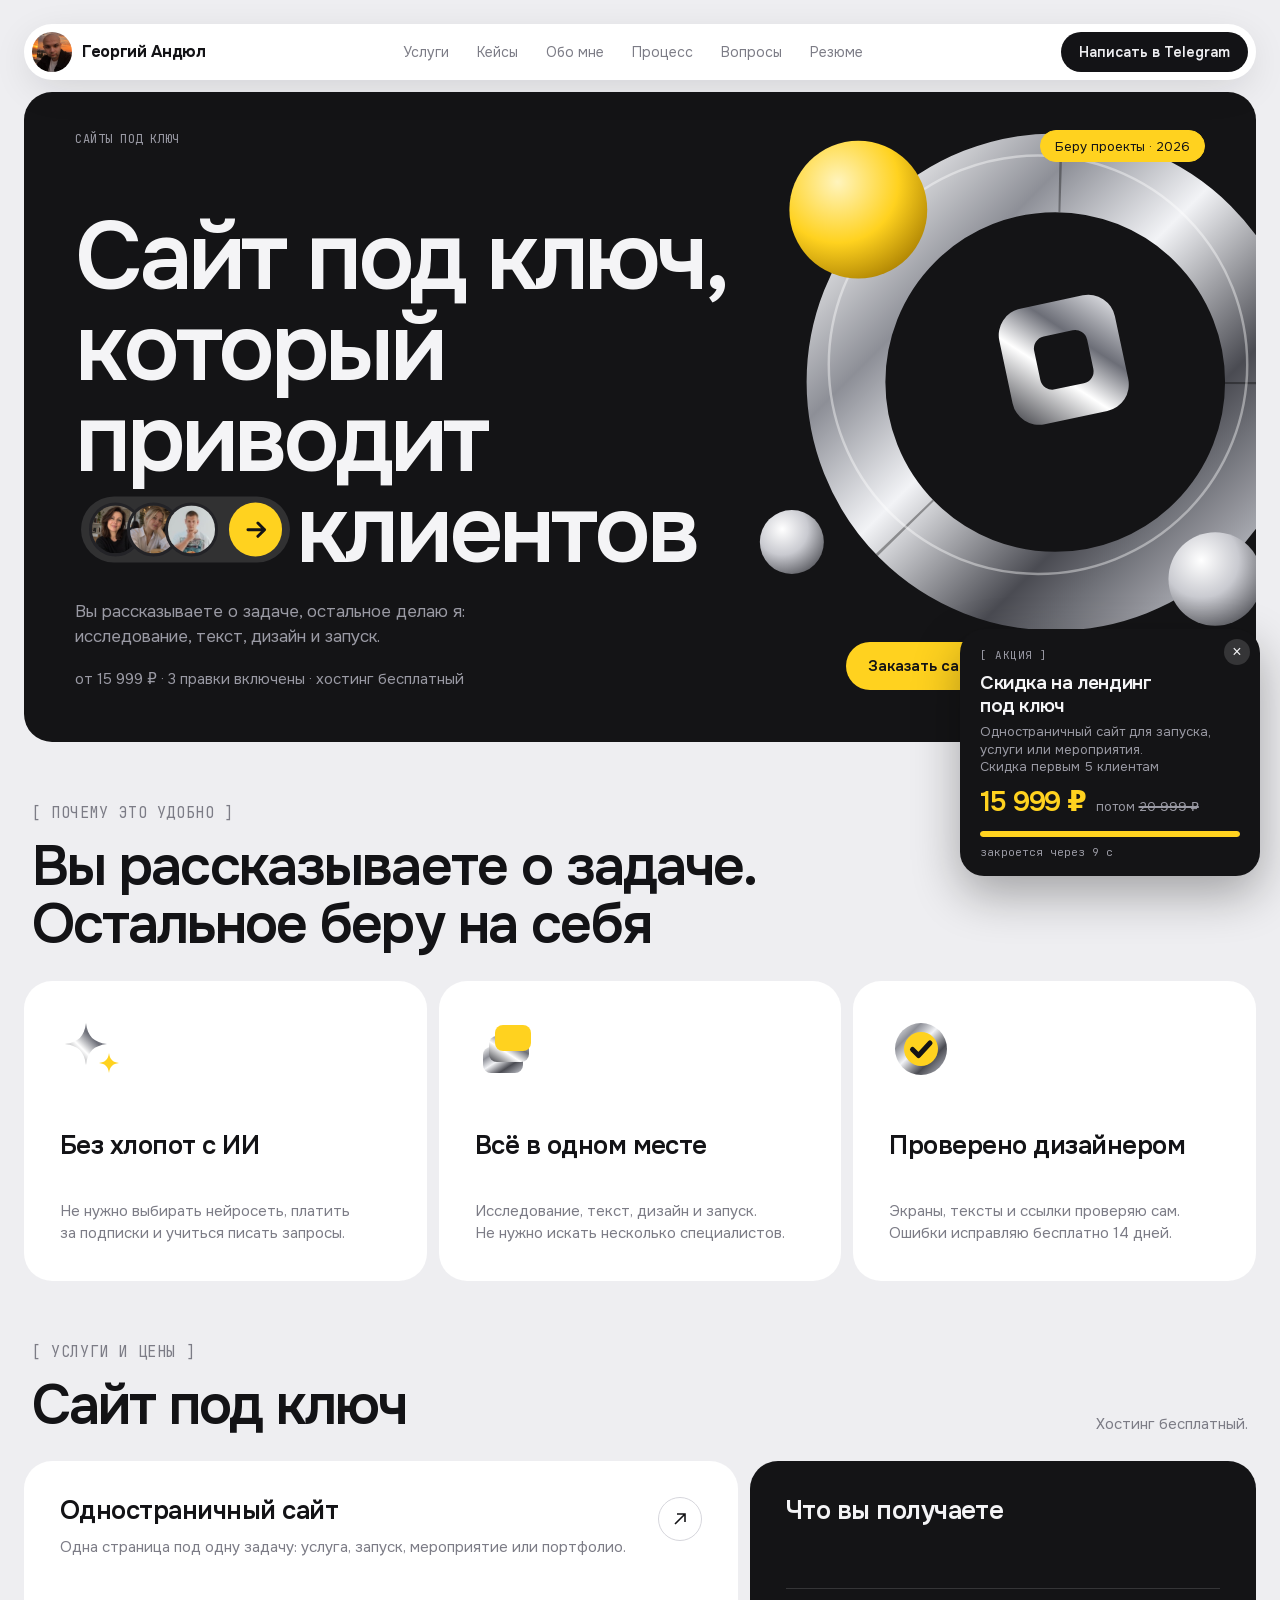
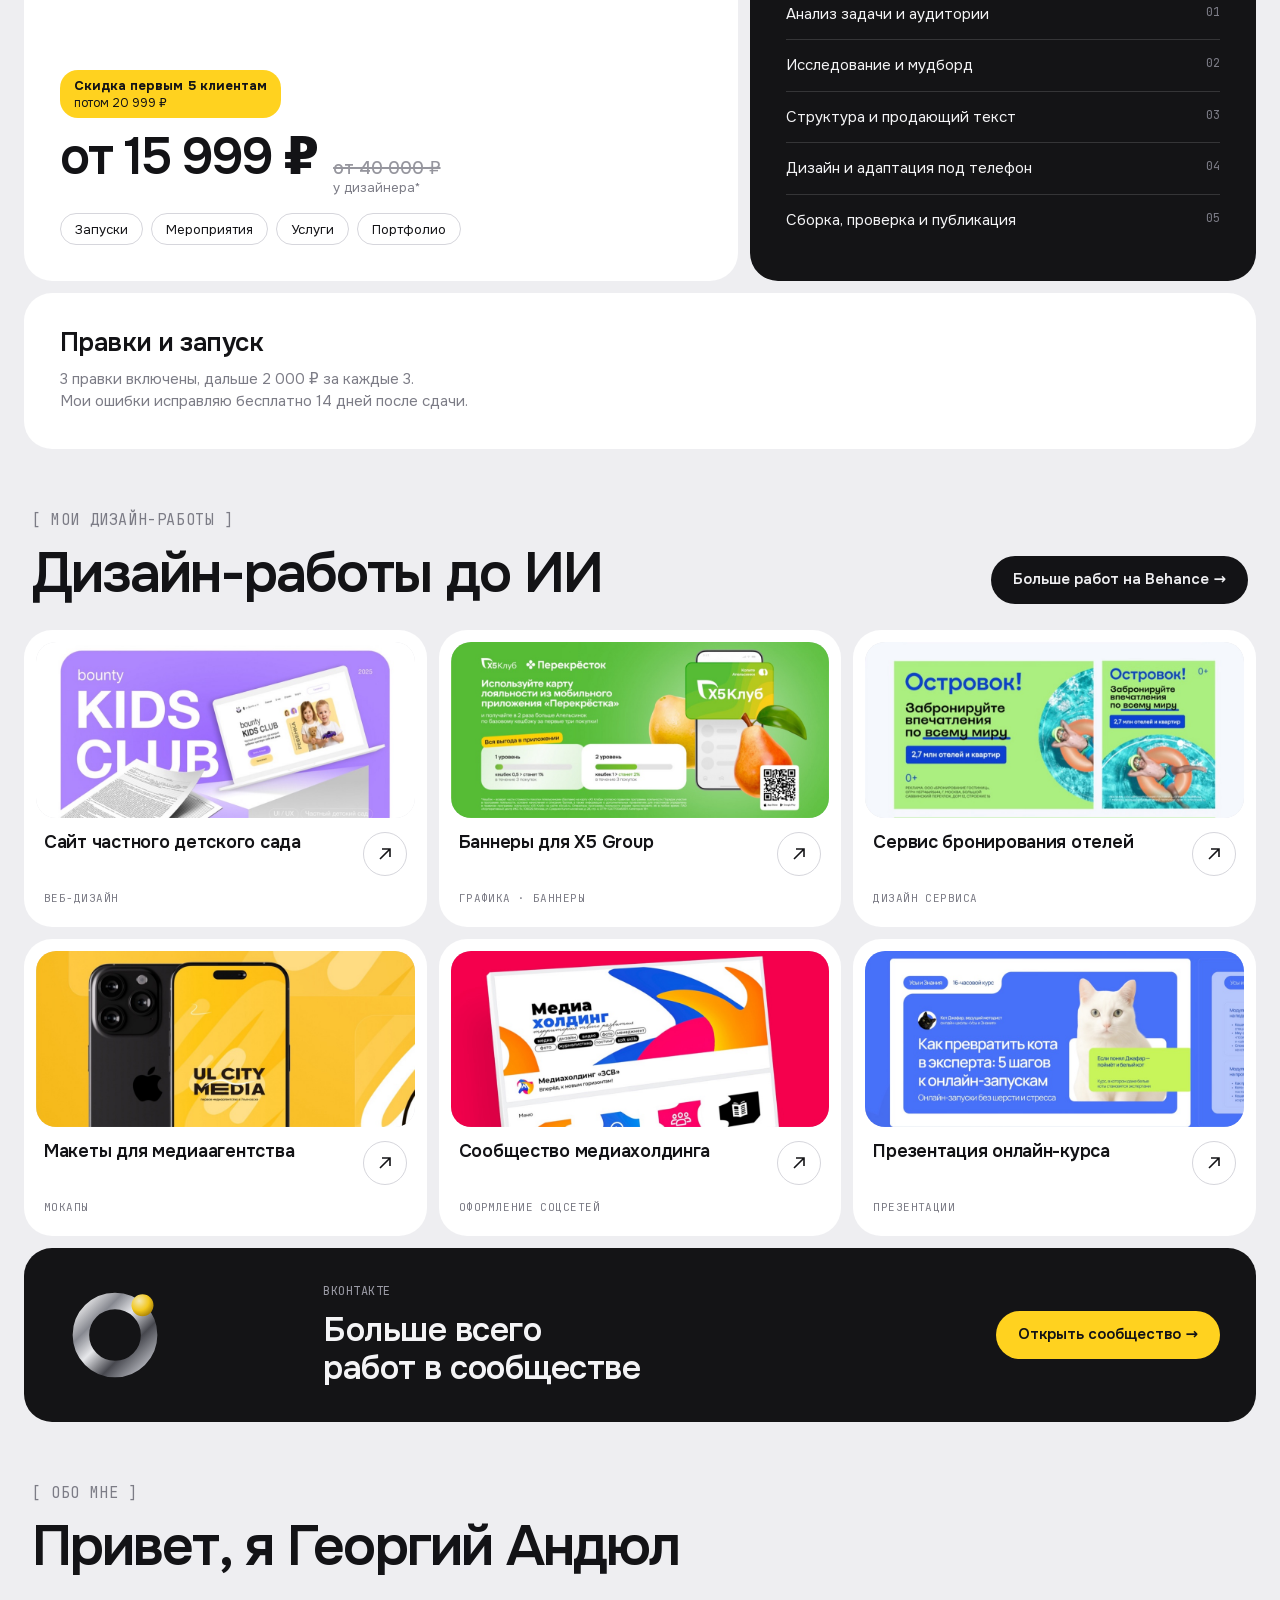
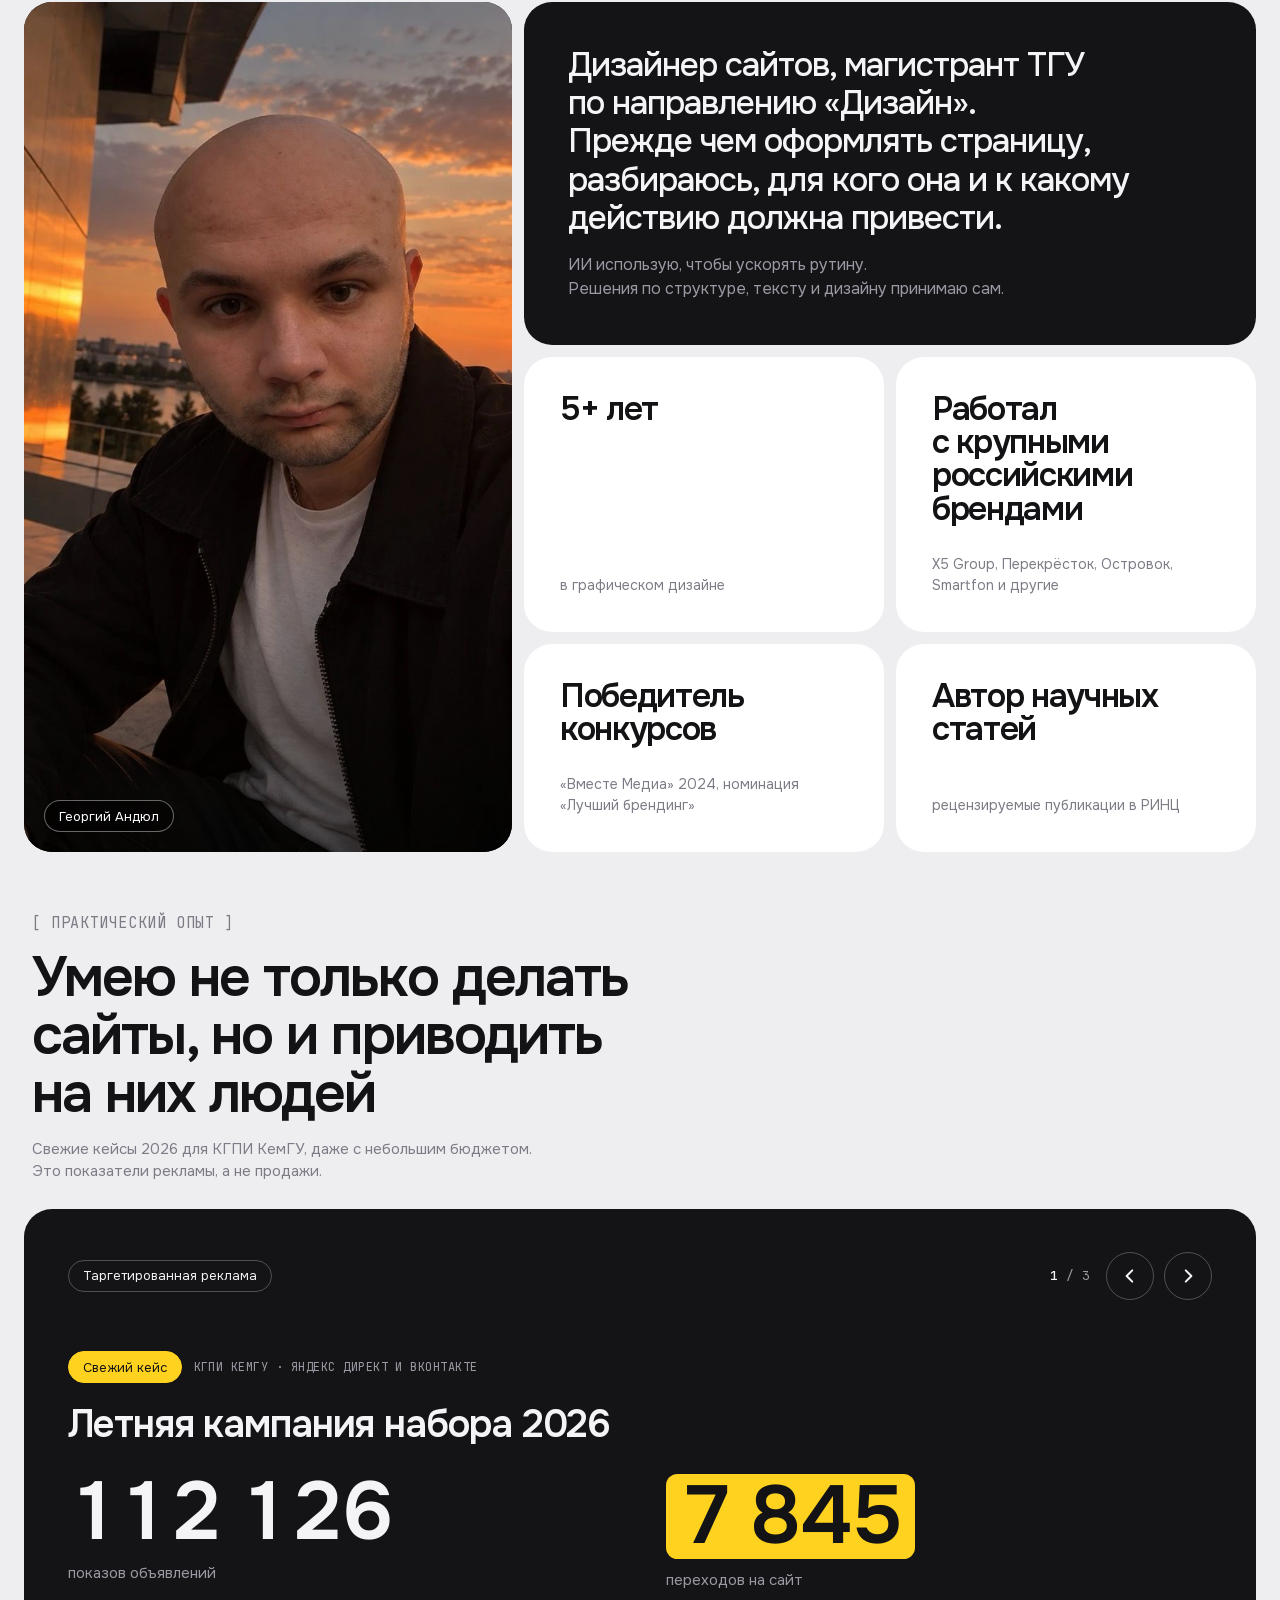
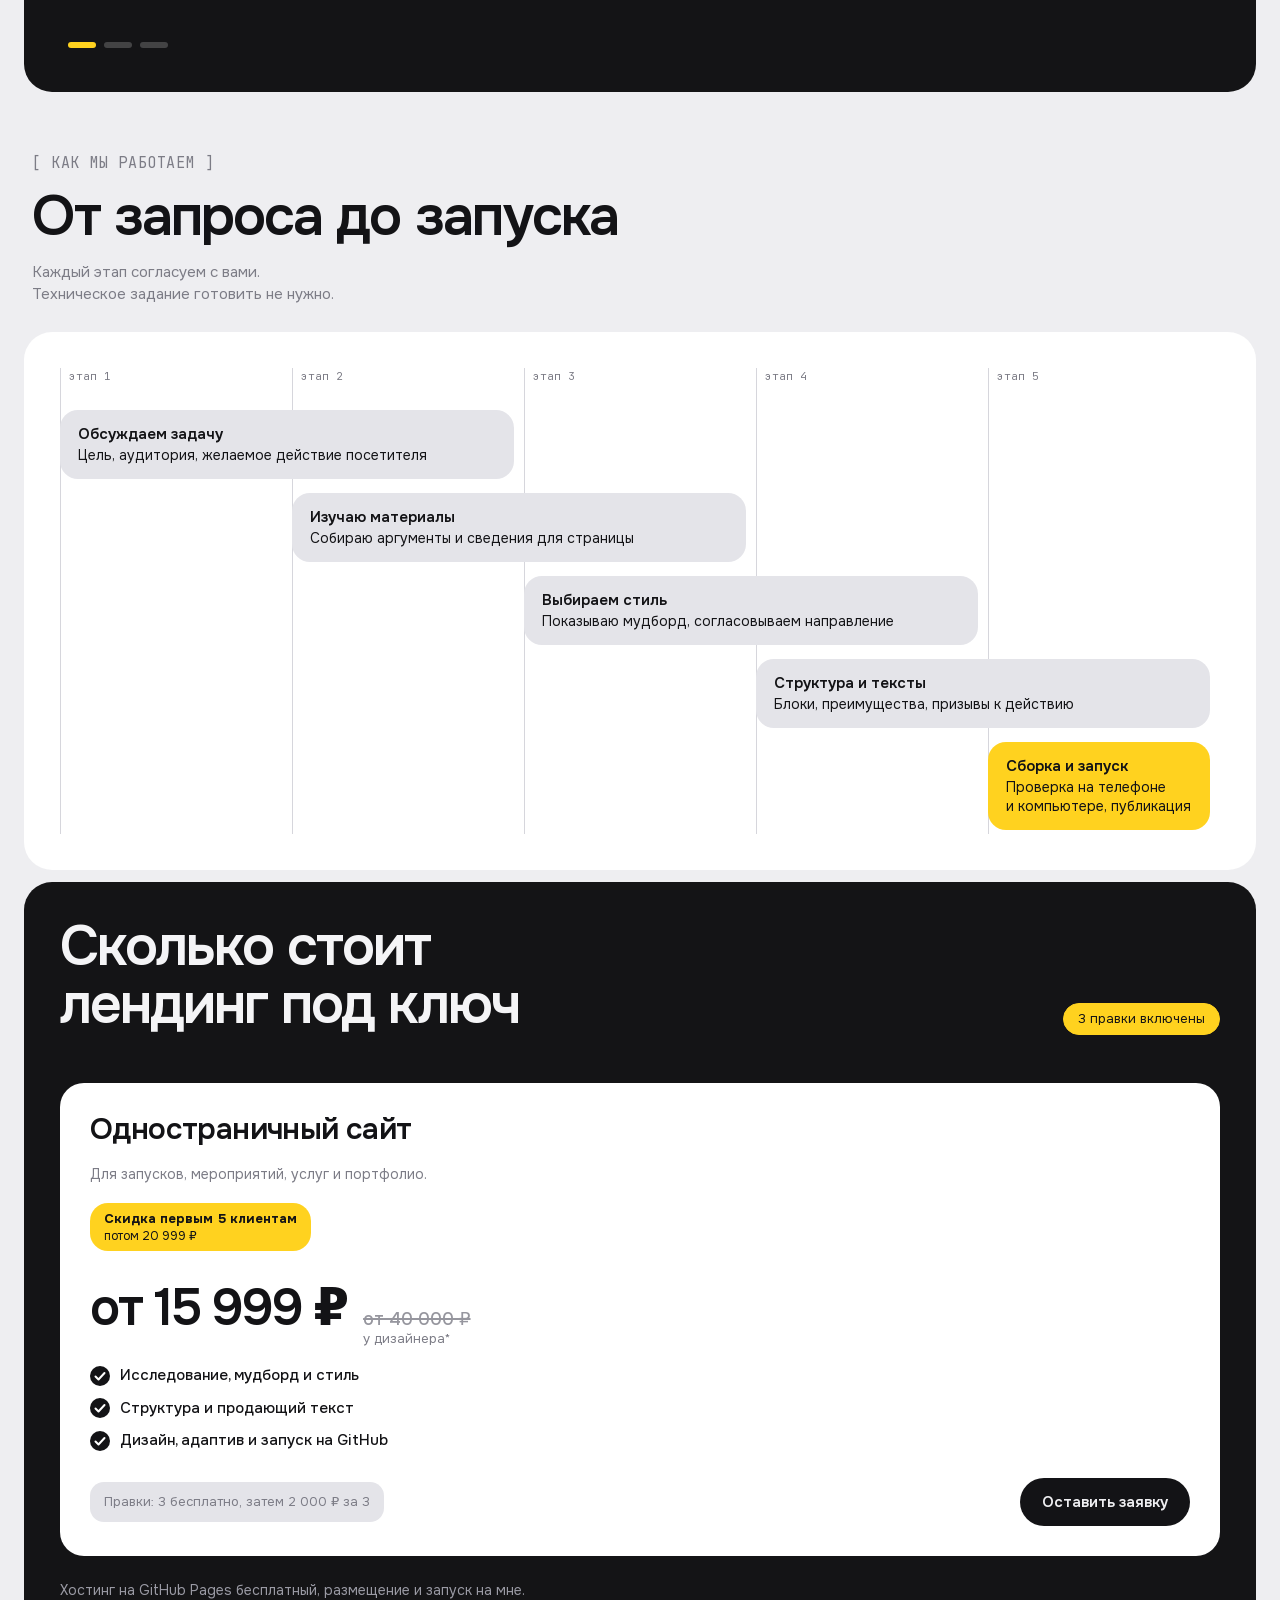
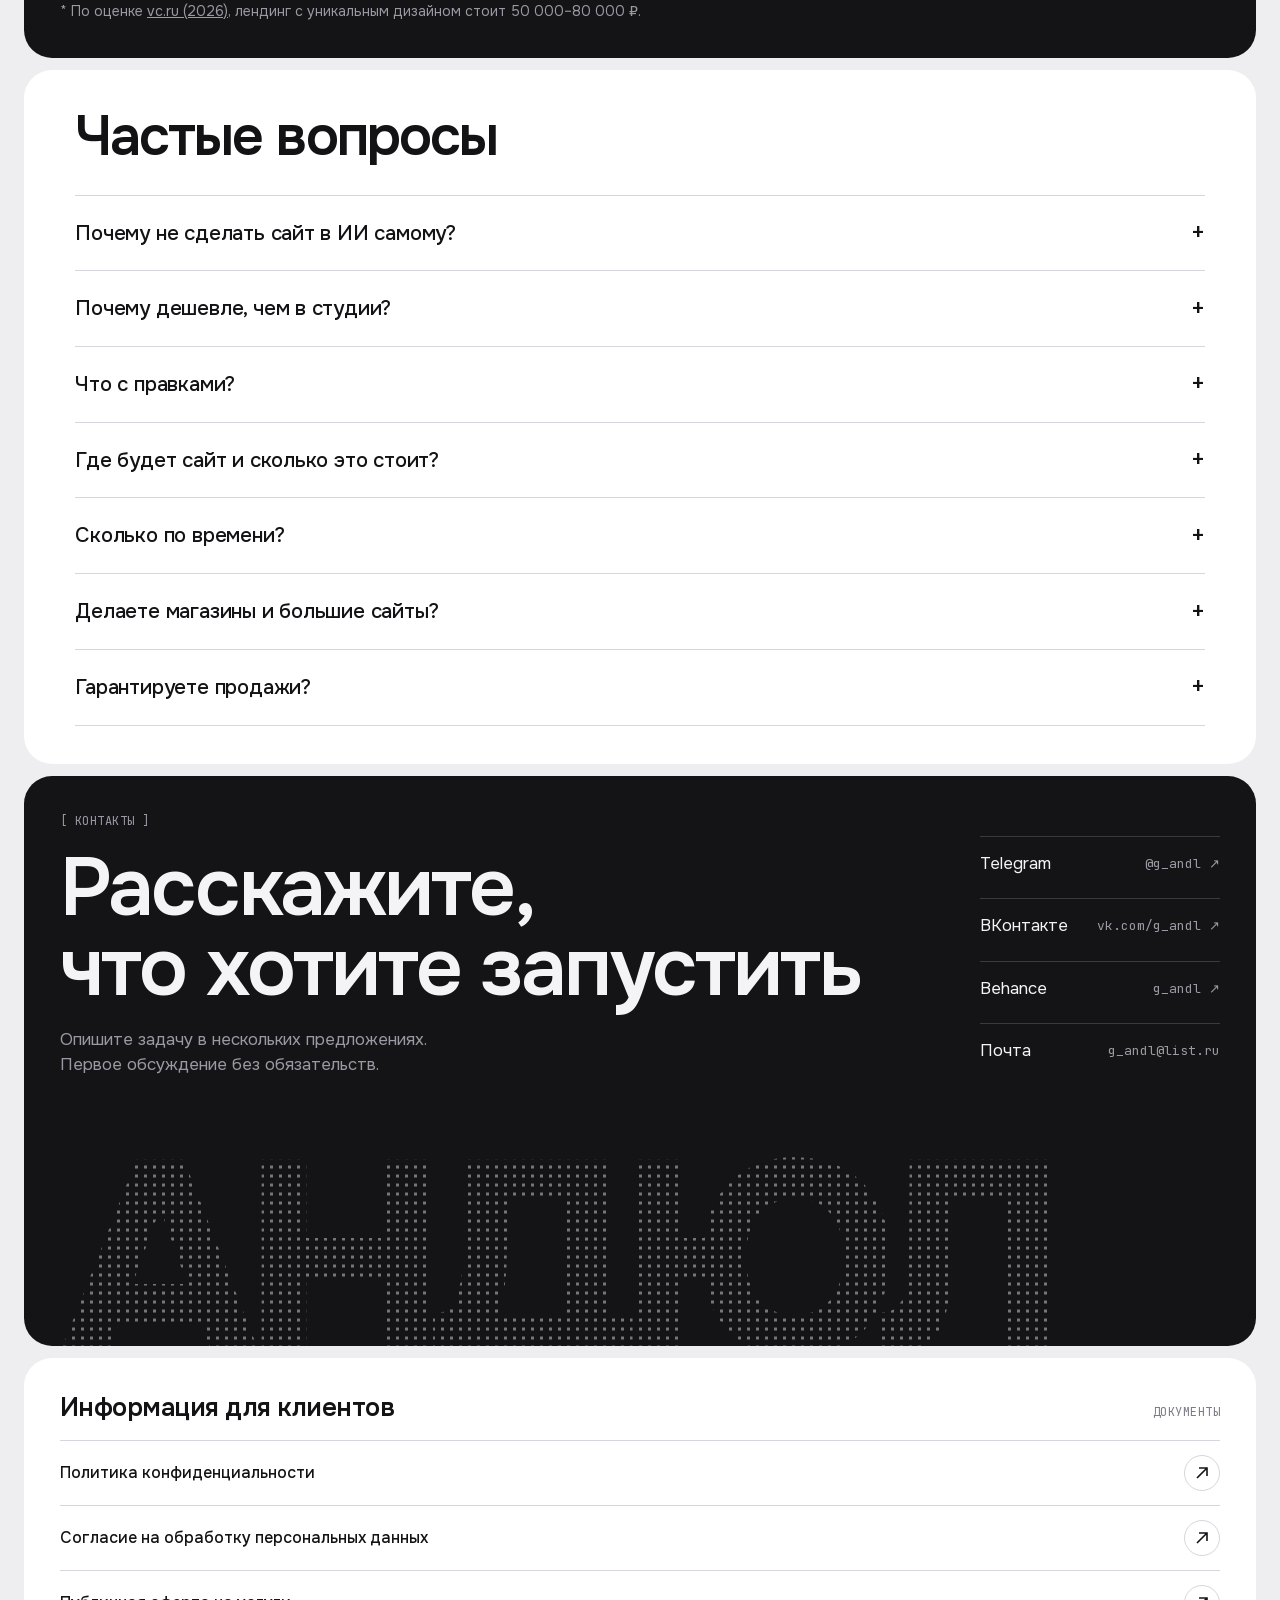
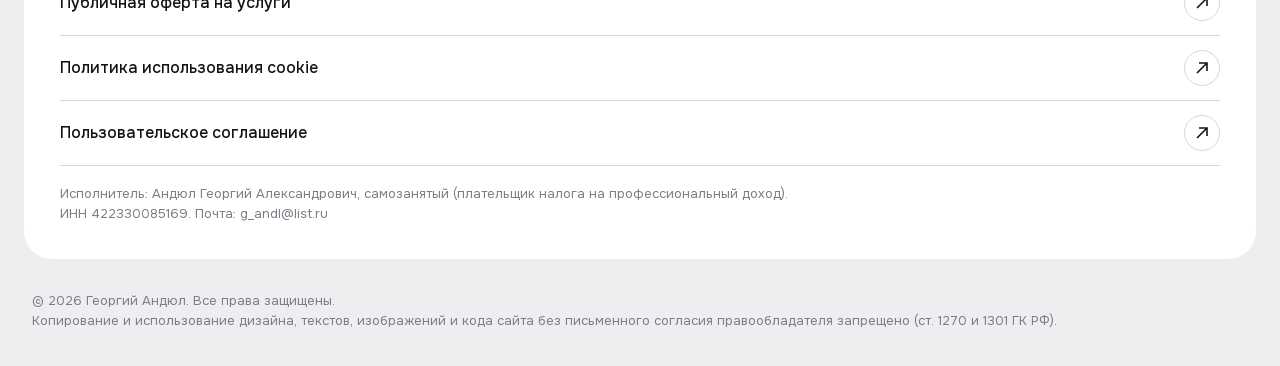
==== index.html @ c2d17c7f "Add files via upload" ====
<!doctype html>
<html lang="ru"><head>
<meta charset="utf-8">
<meta name="viewport" content="width=device-width, initial-scale=1">
<title>Георгий Андюл — дизайнер сайтов и лендингов</title>
<meta name="description" content="Георгий Андюл — дизайнер сайтов, магистрант ТГУ. Делаю лендинги и одностраничные сайты под ключ: от исследования и дизайна до запуска.">
<meta name="keywords" content="Георгий Андюл, Андюл Георгий, Андюл, Andyul, Georgy Andyul, сайт под ключ, лендинг под ключ, заказать лендинг, заказать сайт, одностраничный сайт, сайт с помощью ИИ, лендинг с нейросетью, сколько стоит лендинг, дизайнер сайтов, графический дизайнер">
<meta name="author" content="Георгий Андюл">
<meta name="robots" content="index,follow,max-image-preview:large,max-snippet:-1">
<link rel="canonical" href="https://andyul.ru/">
<meta name="theme-color" content="#EEEEF1" media="(prefers-color-scheme: light)">
<meta name="theme-color" content="#0B0B0D" media="(prefers-color-scheme: dark)">
<meta name="color-scheme" content="light dark">
<meta name="referrer" content="strict-origin-when-cross-origin">
<meta http-equiv="Content-Security-Policy" content="default-src 'self'; script-src 'self' 'unsafe-inline'; style-src 'self' 'unsafe-inline'; img-src 'self' data:; font-src 'self'; connect-src 'self'; object-src 'none'; base-uri 'self'; form-action 'none'">
<meta http-equiv="X-Content-Type-Options" content="nosniff">
<meta property="og:type" content="website">
<meta property="og:locale" content="ru_RU">
<meta property="og:site_name" content="Георгий Андюл">
<meta property="og:title" content="Георгий Андюл — дизайнер сайтов и лендингов">
<meta property="og:description" content="Георгий Андюл — дизайнер сайтов, магистрант ТГУ. Делаю лендинги и одностраничные сайты под ключ: от исследования и дизайна до запуска.">
<meta property="og:url" content="https://andyul.ru/">
<meta property="og:image" content="https://andyul.ru/me.jpg">
<meta property="og:image:width" content="1200">
<meta property="og:image:height" content="1200">
<meta property="og:image:alt" content="Георгий Андюл, графический дизайнер">
<meta name="twitter:card" content="summary_large_image">
<meta name="twitter:title" content="Георгий Андюл — дизайнер сайтов и лендингов">
<meta name="twitter:description" content="Георгий Андюл — дизайнер сайтов, магистрант ТГУ. Делаю лендинги и одностраничные сайты под ключ: от исследования и дизайна до запуска.">
<meta name="twitter:image" content="https://andyul.ru/me.jpg">
<link rel="preload" href="onest-lat-400.woff2" as="font" type="font/woff2" crossorigin>
<link rel="preload" href="onest-cyr-400.woff2" as="font" type="font/woff2" crossorigin>
<link rel="preload" href="avatar.jpg" as="image">
<script type="application/ld+json">{"@context":"https://schema.org","@type":"Person","@id":"https://andyul.ru/#person","name":"Георгий Андюл","alternateName":["Андюл","Андюл Георгий","Георгий Андюл","Андюл Георгий Александрович","Георгий Александрович Андюл","Georgy Andyul","Georgiy Andyul","Andyul"],"jobTitle":"Дизайнер сайтов","description":"Георгий Андюл — дизайнер сайтов, магистрант ТГУ. Делает лендинги и одностраничные сайты под ключ.","url":"https://andyul.ru/","image":"https://andyul.ru/me.jpg","sameAs":["https://vk.ru/andyul","https://vk.com/g_andl","https://www.behance.net/g_andl","https://t.me/g_andl"],"knowsAbout":["графический дизайн","веб-дизайн","лендинг","одностраничный сайт","ИИ"],"mainEntityOfPage":"https://andyul.ru/"}</script>
<script type="application/ld+json">{"@context":"https://schema.org","@type":"WebSite","@id":"https://andyul.ru/#website","url":"https://andyul.ru/","name":"Георгий Андюл","inLanguage":"ru","publisher":{"@id":"https://andyul.ru/#person"}}</script>
<script type="application/ld+json">{"@context":"https://schema.org","@type":"ProfessionalService","@id":"https://andyul.ru/#service","name":"Сайт под ключ: лендинг с ИИ","url":"https://andyul.ru/","image":"https://andyul.ru/me.jpg","provider":{"@id":"https://andyul.ru/#person"},"areaServed":"RU","serviceType":"Разработка одностраничных сайтов","offers":{"@type":"Offer","priceCurrency":"RUB","price":"15999","description":"Одностраничный сайт под ключ, 3 правки включены","url":"https://andyul.ru/#services","availability":"https://schema.org/InStock"}}</script>
<script type="application/ld+json">{"@context":"https://schema.org","@type":"FAQPage","mainEntity":[{"@type":"Question","name":"Почему не сделать сайт в ИИ самому?","acceptedAnswer":{"@type":"Answer","text":"Придётся выбрать нейросеть, платить за подписку или токены, учиться писать запросы, а потом ещё разместить сайт. Я беру это на себя: вы платите один раз и получаете готовый запущенный сайт."}},{"@type":"Question","name":"Почему дешевле, чем в студии?","acceptedAnswer":{"@type":"Answer","text":"Работаю один и использую ИИ на рутине, поэтому затрат меньше. Тексты, дизайн и проверку делаю сам."}},{"@type":"Question","name":"Что с правками?","acceptedAnswer":{"@type":"Answer","text":"3 правки включены, каждые следующие 3 стоят 2 000 ₽. Мои ошибки исправляю бесплатно 14 дней после сдачи."}},{"@type":"Question","name":"Где будет сайт и сколько это стоит?","acceptedAnswer":{"@type":"Answer","text":"На GitHub Pages: хостинг бесплатный. За доплату 5 000 ₽ могу перенести сайт на Тильду."}},{"@type":"Question","name":"Сколько по времени?","acceptedAnswer":{"@type":"Answer","text":"Зависит от задачи и материалов. Срок называю до начала работы."}},{"@type":"Question","name":"Делаете магазины и большие сайты?","acceptedAnswer":{"@type":"Answer","text":"Нет, только одностраничные сайты (лендинги). Для магазина или большого сайта лучше обратиться к другому специалисту."}},{"@type":"Question","name":"Гарантируете продажи?","acceptedAnswer":{"@type":"Answer","text":"Нет: они зависят ещё и от продукта, цены и трафика. Моя задача сделать страницу понятной и убедительной."}}]}</script>
<link rel="icon" href="/favicon.ico" sizes="any">
<link rel="icon" type="image/svg+xml" href="/favicon.svg">
<link rel="icon" type="image/png" sizes="48x48" href="/favicon-48.png">
<link rel="icon" type="image/png" sizes="32x32" href="/favicon-32.png">
<link rel="apple-touch-icon" sizes="180x180" href="/apple-touch-icon.png">
<link rel="manifest" href="/manifest.webmanifest">
<link rel="stylesheet" href="fonts.css">
<style>
/* Layout: bento-сетка скруглённых карточек на мягком сером; чёрные блоки для героя, стиля и цен; один акцент — лайм на чёрном */
:root{
  --bg:#EEEEF1; --card:#FFFFFF; --soft:#E4E4E9; --ink:#131316; --mute:#7C7C86; --line:#D6D6DC;
  --black:#141416; --on-black:#F4F4F6; --on-black-mute:#9A9AA4; --lime:#FFD21F; --on-lime:#131316;
  --font:'Onest',system-ui,-apple-system,'Segoe UI',sans-serif; --mono:'JetBrains Mono',ui-monospace,Menlo,monospace;
  --r:28px;
}
@media (prefers-color-scheme: dark){:root:not([data-theme="light"]){
  --bg:#0B0B0D; --card:#18181B; --soft:#232327; --ink:#F2F2F4; --mute:#8D8D97; --line:#2B2B30;
  --black:#000; --on-black:#F4F4F6; color-scheme:dark}}
:root[data-theme="dark"]{
  --bg:#0B0B0D; --card:#18181B; --soft:#232327; --ink:#F2F2F4; --mute:#8D8D97; --line:#2B2B30;
  --black:#000; --on-black:#F4F4F6; color-scheme:dark}

*{box-sizing:border-box}
body{background:var(--bg);color:var(--ink);font-family:var(--font);font-size:16px;line-height:1.5;
  padding-block:16px 24px;padding-left:max(16px,env(safe-area-inset-left,0px));padding-right:max(16px,env(safe-area-inset-right,0px));
  -webkit-font-smoothing:antialiased}
a{color:inherit;text-decoration:none}
.wrap{max-width:1240px;margin:0 auto;display:flex;flex-direction:column;gap:12px}
h1,h2,h3{margin:0;text-wrap:balance}
p{margin:0;text-wrap:pretty}
h2{font-size:clamp(30px,4.6vw,56px);line-height:1.04;letter-spacing:-.035em;font-weight:600}
h3{font-size:clamp(20px,2vw,26px);line-height:1.12;letter-spacing:-.02em;font-weight:600}
.label{font-family:var(--mono);font-size:12px;letter-spacing:.04em;color:var(--mute);text-transform:uppercase}
.card{background:var(--card);border-radius:var(--r);padding:clamp(20px,3vw,36px);min-width:0}
.dark{background:var(--black);color:var(--on-black)}
.dark .label{color:var(--on-black-mute)}
:focus-visible{outline:2px solid var(--lime);outline-offset:3px}

/* buttons / pills */
.btn{display:inline-flex;align-items:center;gap:10px;height:48px;padding:0 22px;border-radius:999px;font-weight:600;font-size:15px;white-space:nowrap;transition:transform .2s}
.btn:hover{transform:translateY(-2px)}
.btn-lime{background:var(--lime);color:var(--on-lime)}
.btn-ink{background:var(--ink);color:var(--bg)}
.btn-ghost{background:rgba(255,255,255,.1);color:var(--on-black)}
.pills{display:flex;flex-wrap:wrap;gap:8px}
.promo{display:flex;flex-direction:column;gap:2px;align-self:flex-start;width:fit-content;padding:8px 14px;margin-bottom:14px;border-radius:18px;background:var(--lime);color:var(--on-lime);font-size:12px;line-height:1.2}
.promo b{font-size:13px;font-weight:700}
.pill{display:inline-flex;align-items:center;height:32px;padding:0 14px;border-radius:999px;border:1px solid var(--line);font-size:13px;color:var(--ink);background:transparent}
.pill.fill{background:var(--ink);color:var(--bg);border-color:var(--ink)}
.dark .pill{border-color:rgba(255,255,255,.2);color:var(--on-black)}
.dark .pill.lime{background:var(--lime);color:var(--on-lime);border-color:var(--lime)}
.arrow{width:44px;height:44px;border-radius:50%;display:grid;place-items:center;border:1px solid var(--line);flex:none;transition:.2s}
.arrow svg{width:16px;height:16px}
.dark .arrow{border-color:rgba(255,255,255,.25)}
a:hover>.arrow,.hov:hover .arrow{background:var(--lime);border-color:var(--lime);color:var(--on-lime)}

/* header */
header.nav{background:var(--card);border-radius:999px;padding:8px;display:flex;align-items:center;gap:16px;justify-content:space-between;position:sticky;top:max(8px,env(safe-area-inset-top,0px));z-index:20;box-shadow:0 10px 40px -8px rgba(19,19,22,.16)}
.logo span{white-space:nowrap}
.logo{font-weight:700;letter-spacing:-.02em;display:flex;align-items:center;gap:10px}
.logo img{width:40px;height:40px;border-radius:50%;object-fit:cover;display:block}
.logo i{width:30px;height:30px;border-radius:9px;background:var(--black);color:var(--lime);display:grid;place-items:center;font-style:normal;font-size:12px;font-weight:800}
.nav nav{display:flex;gap:28px;font-size:14px;color:var(--mute)}
.nav nav a:hover{color:var(--ink)}
.nav .btn{height:40px;padding:0 18px;font-size:14px}

.nav-r{display:flex;align-items:center;gap:8px}
.burger{display:none;width:40px;height:40px;border-radius:50%;border:1px solid var(--line);background:transparent;color:var(--ink);cursor:pointer;padding:0;position:relative}
.burger i{position:absolute;left:12px;right:12px;height:2px;border-radius:2px;background:currentColor;transition:transform .25s,top .25s}
.burger i:nth-child(1){top:15px}.burger i:nth-child(2){top:22px}
.burger[aria-expanded="true"] i:nth-child(1){top:19px;transform:rotate(45deg)}
.burger[aria-expanded="true"] i:nth-child(2){top:19px;transform:rotate(-45deg)}
.mnav{position:absolute;left:0;right:0;top:calc(100% + 8px);background:var(--card);border-radius:24px;padding:8px 20px;display:flex;flex-direction:column;box-shadow:0 12px 40px rgba(0,0,0,.18)}
.mnav[hidden]{display:none}
.mnav a{padding:16px 0;font-size:20px;font-weight:500;letter-spacing:-.02em;border-top:1px solid var(--line)}
.mnav a:first-child{border-top:0}
.amount-row{display:flex;align-items:baseline;gap:16px;flex-wrap:wrap}
.was{display:flex;flex-direction:column;font-size:13px;line-height:1.2;color:var(--mute)}
.was s{font-size:18px;font-weight:500;text-decoration-thickness:2px;opacity:.8}
.dark .was{color:var(--on-black-mute)}
.plan .was{color:var(--mute)}
.amount{font-size:clamp(34px,4vw,52px);font-weight:600;letter-spacing:-.04em;line-height:1}
.tilda-note{font-size:14px;color:var(--on-black-mute);margin-top:4px}
/* motion */
.rv{transition:opacity .7s ease,transform .7s cubic-bezier(.2,.7,.2,1)}
.js .rv:not(.in){opacity:.3;transform:translateY(22px)}
.rv.in{opacity:1;transform:none}
@media (hover:hover){
  .ben.rv.in:hover,.plan.rv.in:hover,.tile.rv.in:hover,.case.rv.in:hover,.svc.rv.in:hover{transform:translateY(-4px)}
}
@keyframes rise{from{opacity:.35;transform:translateY(18px)}to{opacity:1;transform:none}}
.hero-copy>*,.facts .fact{animation:rise .8s cubic-bezier(.2,.7,.2,1) backwards}
.hero-copy>*:nth-child(2){animation-delay:.08s}.hero-copy>*:nth-child(3){animation-delay:.16s}
.facts .fact:nth-child(1){animation-delay:.2s}.facts .fact:nth-child(2){animation-delay:.3s}.facts .fact:nth-child(3){animation-delay:.4s}
@keyframes spin{to{transform:rotate(360deg)}}
.hero-art circle:first-of-type{transform-origin:300px 260px;animation:spin 40s linear infinite}
.word{cursor:default}
.word::after{content:"АНДЮЛ";position:absolute;left:0;top:0;white-space:nowrap;background:none;-webkit-text-fill-color:#fff;color:#fff;opacity:0;transition:opacity .3s;pointer-events:none;
  -webkit-mask-image:radial-gradient(circle 170px at var(--mx,50%) var(--my,50%),#000 0,#000 30%,transparent 100%);mask-image:radial-gradient(circle 170px at var(--mx,50%) var(--my,50%),#000 0,#000 30%,transparent 100%)}
.word.hov::after{opacity:1}
@media (prefers-reduced-motion:reduce){.rv,.hero-copy>*,.facts .fact,.hero-art circle:first-of-type{animation:none!important;transition:none!important}.js .rv:not(.in){opacity:1;transform:none}}
.lead.dark .lead-sub{color:var(--on-black-mute)}
.lead .lead-sub{font-size:16px;line-height:1.5;color:var(--mute);margin-top:16px;letter-spacing:0;font-weight:400}
.cta-sub{font-size:17px;color:var(--on-black-mute);margin-top:18px;max-width:780px}
.hero-pills{margin-top:18px;position:relative;z-index:2}
.hero-ctas{align-self:end;justify-self:end;display:flex;gap:10px;position:relative;z-index:2}
.hero-meta{font-size:15px;color:var(--on-black-mute);margin-top:18px;position:relative;z-index:2}
.hero-card{align-self:end;justify-self:end;width:100%;max-width:320px;position:relative;z-index:2;display:flex;flex-direction:column;gap:14px;padding:24px;border-radius:24px;background:rgba(255,255,255,.07);border:1px solid rgba(255,255,255,.12);-webkit-backdrop-filter:blur(14px);backdrop-filter:blur(14px)}
.hero-card p{font-size:22px;line-height:1.15;letter-spacing:-.03em;font-weight:600;color:var(--on-black)}
.hero-card small{font-size:13px;color:var(--on-black-mute)}
.hc-btns{display:flex;gap:8px;flex-wrap:wrap}
.hc-btns .btn{height:44px;padding:0 18px;font-size:14px}
#practice,#process{flex-direction:column;align-items:flex-start;gap:14px}
#practice p,#process p{max-width:900px}
@media (max-width:640px){.sub br,.sec-head p br,.cta-sub br,.lead br,.lead-sub br,.svc p br,.faq p br{display:none}}
/* hero */
.hero{position:relative;overflow:hidden;min-height:560px;display:grid;grid-template-columns:1.25fr .75fr;gap:20px;align-items:end;padding:clamp(24px,4vw,56px)}
.hero h1{font-size:clamp(40px,7.4vw,100px);line-height:.96;letter-spacing:-.045em;font-weight:600;position:relative;z-index:2}
.hero h1 .chip{display:inline-flex;vertical-align:middle;align-items:center;gap:0;background:rgba(255,255,255,.12);border-radius:999px;padding:6px 8px;margin:0 6px;transform:translateY(-.08em)}
.hero h1 .chip img{width:.56em;height:.56em;border-radius:50%;border:3px solid #232327;margin-left:-.16em;object-fit:cover;display:block}
.hero h1 .chip img:first-child{margin:0}
.hero h1 .chip em{width:.56em;height:.56em;border-radius:50%;background:var(--lime);margin-left:.12em;display:grid;place-items:center;color:var(--on-lime)}
.hero h1 .chip em svg{width:.28em;height:.28em;display:block}
.hero .sub{max-width:680px;color:var(--on-black-mute);font-size:17px;margin-top:22px;position:relative;z-index:2}
.hero .ctas{display:flex;flex-wrap:wrap;gap:10px;margin-top:26px;position:relative;z-index:2}
.hero .top{position:absolute;left:clamp(24px,4vw,56px);top:clamp(24px,3vw,40px);right:clamp(24px,4vw,56px);display:flex;justify-content:space-between;gap:12px;z-index:2}
.hero-copy{padding-top:70px;min-width:0}
.hero-art{position:absolute;right:-70px;top:-30px;width:min(52%,640px);z-index:1;pointer-events:none}
.facts{display:flex;flex-direction:column;gap:2px;align-self:end;position:relative;z-index:2;justify-self:end;width:100%;max-width:260px;background:var(--black);box-shadow:0 0 28px 22px var(--black)}
.fact{display:flex;flex-direction:column;align-items:flex-start;gap:4px;padding:14px 0;border-top:1px solid rgba(255,255,255,.14)}
.fact b{font-size:22px;line-height:1.1;letter-spacing:-.03em;font-weight:600}
.fact span{font-size:13px;color:var(--on-black-mute);line-height:1.3;margin:0}

/* trust */
.trust{display:flex;align-items:center;justify-content:space-between;gap:24px;flex-wrap:wrap;padding-block:22px}
.brands{display:flex;gap:clamp(20px,4vw,56px);flex-wrap:wrap;align-items:center}
.brands span{font-weight:800;font-size:clamp(20px,2.4vw,28px);letter-spacing:-.04em;color:var(--ink);opacity:.82}
.brands span:nth-child(2){font-weight:500;letter-spacing:.02em;font-style:italic}
.brands span:nth-child(3){font-weight:600;letter-spacing:.08em;text-transform:uppercase;font-size:clamp(16px,1.8vw,22px)}

/* section head */
.sec-head{display:flex;justify-content:space-between;align-items:flex-end;gap:24px;flex-wrap:wrap;padding:48px 8px 14px}
.sec-head h2{max-width:760px}
.sec-head p{max-width:780px;color:var(--mute);font-size:15px}

/* benefits */
.grid3{display:grid;grid-template-columns:repeat(3,1fr);gap:12px}
.ben{min-height:300px;display:flex;flex-direction:column;justify-content:space-between;gap:30px}
.ben .ico{width:64px;height:64px}
.ben h3{min-height:2.24em}
.ben p{color:var(--mute);font-size:15px;margin-top:10px;min-height:3em}

/* services bento */
.bento{display:grid;grid-template-columns:repeat(12,1fr);gap:12px}
.svc{min-width:0;display:flex;flex-direction:column;justify-content:space-between;gap:28px;position:relative;overflow:hidden}
.svc .row{display:flex;justify-content:space-between;gap:16px;align-items:flex-start}
.svc p{color:var(--mute);font-size:15px;max-width:620px;margin-top:10px}
.svc .row>div{min-width:0}
.svc .arrow{flex:none}
.dark.svc p{color:var(--on-black-mute)}
.svc .art{width:100%;max-width:260px;align-self:flex-end;margin-top:-10px}
.s1{grid-column:span 7;min-height:420px}
.s2{grid-column:span 5;min-height:420px}
.s3{grid-column:span 5;min-height:300px}
.s4{grid-column:1/-1;min-height:0}
.list{list-style:none;margin:0;padding:0;display:flex;flex-direction:column}
.list li{display:flex;justify-content:space-between;gap:16px;padding:14px 0;border-top:1px solid var(--line);font-size:15px}
.list li span:last-child{color:var(--mute);font-family:var(--mono);font-size:12px;white-space:nowrap}
.dark .list li{border-color:rgba(255,255,255,.14)}

/* cases */
.cases{display:grid;grid-template-columns:repeat(3,1fr);gap:12px}
.case{display:flex;flex-direction:column;gap:14px;padding:12px 12px 20px;border-radius:var(--r);background:var(--card);transition:transform .25s;min-width:0}
.case:hover{transform:translateY(-4px)}
.case .vis{aspect-ratio:1680/783;border-radius:20px;overflow:hidden;position:relative;background:var(--soft)}
.case .vis img{position:absolute;inset:0;width:100%;height:100%;object-fit:cover;display:block}
.case .meta{display:flex;justify-content:space-between;gap:12px;align-items:flex-start;padding:0 8px}
.case h3{font-size:18px;letter-spacing:-.015em}
.case .tag{font-family:var(--mono);font-size:11px;color:var(--mute);text-transform:uppercase;letter-spacing:.04em;padding:0 8px}
.case.more{grid-column:1/-1;flex-direction:row;align-items:center;justify-content:space-between;gap:24px;flex-wrap:wrap;background:var(--black);color:var(--on-black);padding:32px 36px;min-height:0;position:relative;overflow:hidden}
.case.more .label{color:var(--on-black-mute);margin-bottom:12px}
.case.more h3{font-size:clamp(24px,2.6vw,34px);max-width:260px}
.case.more .btn{align-self:center}
.case.more h3{max-width:520px}
.more-art{width:110px;opacity:.95}

/* about */
.about{display:grid;grid-template-columns:.8fr 1.2fr;gap:12px}
.photo{margin:0;padding:0;position:relative;overflow:hidden;min-height:520px;background:var(--black)}
.photo img{width:100%;height:100%;object-fit:cover;object-position:38% 0%;position:absolute;inset:0}
.photo::after{content:"";position:absolute;inset:auto 0 0 0;height:30%;background:linear-gradient(to top,rgba(0,0,0,.45),transparent);pointer-events:none}
.photo figcaption.pill{z-index:1;color:#fff;background:rgba(0,0,0,.35);-webkit-backdrop-filter:blur(8px);backdrop-filter:blur(8px);border-color:rgba(255,255,255,.4)}
.photo figcaption{position:absolute;left:20px;bottom:20px}
.about-r{display:flex;flex-direction:column;gap:12px;min-width:0}
.lead{padding:clamp(24px,3.4vw,44px)}
.lead p{font-size:clamp(22px,2.6vw,34px);line-height:1.15;letter-spacing:-.03em;font-weight:500;max-width:640px}
.tiles{display:grid;grid-template-columns:1fr 1fr;gap:12px;flex:1}
.tile{display:flex;flex-direction:column;justify-content:space-between;gap:28px;min-height:180px}
.tile b{font-size:clamp(24px,2.6vw,34px);letter-spacing:-.04em;font-weight:600;line-height:1}
.tile span{font-size:14px;color:var(--mute)}
.tile.wide{grid-column:1/-1}
.tile.dark span{color:var(--on-black-mute)}

/* ads */
.ads{display:grid;grid-template-columns:1fr 1fr;gap:12px}
.ads-main{grid-column:1/-1;display:flex;flex-direction:column;gap:36px;padding:clamp(24px,3.4vw,44px)}
.ads-top{display:flex;justify-content:space-between;gap:12px;flex-wrap:wrap;align-items:center}
.ads-stats{display:grid;grid-template-columns:repeat(3,1fr);gap:24px}
.ads-stats div{display:flex;flex-direction:column;gap:10px;min-width:0}
.ads-stats b{font-size:clamp(44px,6vw,88px);font-weight:600;letter-spacing:-.05em;line-height:.95;font-variant-numeric:tabular-nums}
.ads-stats div:first-child b{color:var(--lime)}
.ads-stats span{font-size:14px;color:var(--on-black-mute);max-width:220px}
.ads-lead{font-size:clamp(17px,1.6vw,21px);line-height:1.35;letter-spacing:-.01em;max-width:680px;color:var(--on-black)}
.ads-top .pill{border-color:rgba(255,255,255,.2);color:var(--on-black)}
.ads-top .pill.lime{background:var(--lime);color:var(--on-lime);border-color:var(--lime)}
.ads-split .bar{height:12px;border-radius:99px;background:rgba(255,255,255,.18);overflow:hidden}
.ads-split .bar i{display:block;height:100%;background:var(--lime);border-radius:99px}
.ads-split .legend{display:flex;gap:24px;flex-wrap:wrap;margin-top:12px;font-size:13px;color:var(--on-black-mute)}
.ads-split .dot{display:inline-block;width:10px;height:10px;border-radius:50%;margin-right:8px}
.ads-split .dot.y{background:var(--lime)}.ads-split .dot.w{background:rgba(255,255,255,.45)}
.ads-ch{display:flex;flex-direction:column;gap:18px}
.ads-ch .list li{align-items:baseline}
.ads-ch .list .v{font-family:var(--font);font-size:20px;font-weight:600;letter-spacing:-.02em;color:var(--ink);font-variant-numeric:tabular-nums}
.ads-note{font-size:13px;color:var(--mute)}
.car{grid-column:1/-1;padding:clamp(24px,3.4vw,44px);display:flex;flex-direction:column;gap:clamp(28px,4vw,56px)}
.car-head{display:flex;justify-content:space-between;align-items:center;gap:16px;flex-wrap:wrap}
.car-nav{display:flex;align-items:center;gap:10px}
.car-count{font-family:var(--mono);font-size:13px;color:var(--on-black-mute);margin-right:6px;font-variant-numeric:tabular-nums}
.car-count b{color:var(--on-black);font-weight:500}
.car-btn{width:48px;height:48px;border-radius:50%;border:1px solid rgba(255,255,255,.25);background:transparent;color:var(--on-black);display:grid;place-items:center;cursor:pointer;padding:0;transition:background .2s,border-color .2s}
.car-btn svg{width:18px;height:18px}
.car-btn:hover{background:var(--lime);border-color:var(--lime);color:var(--on-lime)}
.car-view{overflow:hidden}
.car-track{display:flex;transition:transform .45s cubic-bezier(.3,.7,.2,1)}
.slide{flex:0 0 100%;min-width:0;display:flex;flex-direction:column;gap:20px}
.slide-title{font-size:clamp(26px,3vw,40px);letter-spacing:-.03em}
.car .ads-stats{grid-template-columns:repeat(2,1fr);gap:clamp(20px,4vw,56px);margin-top:8px}
.car .ads-stats b,.car .ads-stats div:first-child b{font-size:clamp(40px,6.4vw,104px);color:var(--on-black);white-space:nowrap}
.car .ads-stats b.hl{background:var(--lime);color:var(--on-lime);border-radius:.14em;padding:.04em .16em;align-self:flex-start;display:inline-block;width:fit-content}
.car .ads-stats span{color:var(--on-black-mute);font-size:15px}
.car-dots{display:flex;gap:8px}
.dot-b{width:28px;height:6px;border-radius:99px;border:0;background:rgba(255,255,255,.2);padding:0;cursor:pointer}
.dot-b[aria-current="true"]{background:var(--lime)}
.slide-meta{display:flex;align-items:center;gap:12px;flex-wrap:wrap;min-height:32px}
.slide-meta .label{margin:0}
.car-head .pill{border-color:rgba(255,255,255,.25);color:var(--on-black)}
@media (prefers-reduced-motion:reduce){.car-track{transition:none}}
/* process timeline */
.tl{position:relative;padding:8px 0 4px}
.tl-cols{display:grid;grid-template-columns:repeat(5,1fr);position:absolute;inset:0;pointer-events:none}
.tl-cols i{border-left:1px solid var(--line);position:relative;font-style:normal;font-family:var(--mono);font-size:11px;color:var(--mute);padding:0 0 0 8px}
.tl-rows{position:relative;display:grid;grid-template-columns:repeat(5,1fr);row-gap:14px;padding-top:34px}
.tp{background:var(--soft);border-radius:18px;padding:14px 18px;font-size:14px;line-height:1.35;min-width:0;margin-right:10px}
.tp b{display:block;font-weight:600;font-size:15px;margin-bottom:2px}
.tp.l{background:var(--lime);color:var(--on-lime)}
.tp:nth-child(1){grid-column:1/3}.tp:nth-child(2){grid-column:2/4}.tp:nth-child(3){grid-column:3/5}.tp:nth-child(4){grid-column:4/6}.tp:nth-child(5){grid-column:5/6;min-width:0}

/* pricing */
.price{display:flex;flex-direction:column;gap:20px}
.price-wrap{display:grid;grid-template-columns:1fr;gap:12px;margin-top:28px}
.plan{background:var(--card);color:var(--ink);border-radius:24px;padding:clamp(20px,2.4vw,30px);display:flex;flex-direction:column;gap:18px;min-width:0}
.plan h3{font-size:clamp(22px,2.4vw,30px)}
.plan .d{color:var(--mute);font-size:14px}
.checks{list-style:none;margin:0;padding:0;display:flex;flex-direction:column;gap:10px;font-size:15px;font-weight:500}
.checks li{display:flex;gap:10px;align-items:center}
.checks li::before{content:"";width:20px;height:20px;border-radius:50%;background:var(--ink) url("data:image/svg+xml,%3Csvg xmlns='http://www.w3.org/2000/svg' viewBox='0 0 20 20'%3E%3Cpath d='M5.5 10.5l3 3 6-6.5' fill='none' stroke='white' stroke-width='2' stroke-linecap='round' stroke-linejoin='round'/%3E%3C/svg%3E") center/100% no-repeat;flex:none}
@media (prefers-color-scheme:dark){:root:not([data-theme="light"]) .checks li::before{background-image:url("data:image/svg+xml,%3Csvg xmlns='http://www.w3.org/2000/svg' viewBox='0 0 20 20'%3E%3Cpath d='M5.5 10.5l3 3 6-6.5' fill='none' stroke='%23131316' stroke-width='2' stroke-linecap='round' stroke-linejoin='round'/%3E%3C/svg%3E")}}
:root[data-theme="dark"] .checks li::before{background-image:url("data:image/svg+xml,%3Csvg xmlns='http://www.w3.org/2000/svg' viewBox='0 0 20 20'%3E%3Cpath d='M5.5 10.5l3 3 6-6.5' fill='none' stroke='%23131316' stroke-width='2' stroke-linecap='round' stroke-linejoin='round'/%3E%3C/svg%3E")}
.plan .foot{margin-top:auto;display:flex;align-items:center;justify-content:space-between;gap:12px;flex-wrap:wrap;padding-top:8px}
.plan .foot .p{background:var(--soft);border-radius:14px;padding:10px 14px;font-size:13px;color:var(--mute)}

/* faq */
.faq{padding:clamp(20px,3vw,40px) clamp(20px,4vw,56px)}
.faq details{border-top:1px solid var(--line)}
.faq details:last-child{border-bottom:1px solid var(--line)}
.faq summary{list-style:none;cursor:pointer;display:flex;justify-content:space-between;align-items:center;gap:20px;padding:22px 0;font-size:clamp(17px,1.6vw,21px);font-weight:500;letter-spacing:-.01em}
.faq summary::-webkit-details-marker{display:none}
.faq summary::after{content:"+";font-size:28px;font-weight:300;transition:transform .25s;line-height:1}
.faq details[open] summary::after{transform:rotate(45deg)}
.faq details p{color:var(--mute);padding:0 40px 24px 0;max-width:720px}

/* contact / footer */
.cta{overflow:hidden;position:relative;padding-bottom:0}
.cta-top{display:flex;justify-content:space-between;gap:24px;flex-wrap:wrap;align-items:flex-end}
.cta h2{font-size:clamp(36px,6.4vw,88px);line-height:.98;max-width:820px}
.contacts{display:flex;flex-direction:column;gap:8px;min-width:240px}
.contacts a{display:flex;justify-content:space-between;align-items:center;gap:20px;padding:14px 0;border-top:1px solid rgba(255,255,255,.16);font-size:17px}
.contacts a span:last-child{color:var(--on-black-mute);font-family:var(--mono);font-size:13px}
.contacts a:hover span:first-child{color:var(--lime)}
.word{position:relative;font-size:clamp(70px,21.5vw,290px);font-weight:800;letter-spacing:-.065em;line-height:.8;margin-top:48px;white-space:nowrap;
  background:radial-gradient(circle at 50% 50%,rgba(255,255,255,.42) 1.6px,transparent 2px) 0 0/9px 9px;-webkit-background-clip:text;background-clip:text;color:transparent;transform:translateY(.1em);user-select:none}
.legal-card{display:flex;flex-direction:column;gap:18px}
.legal-head{display:flex;justify-content:space-between;align-items:baseline;gap:16px;flex-wrap:wrap}
.docs a{display:flex;justify-content:space-between;align-items:center;gap:16px;padding:14px 0;border-top:1px solid var(--line);font-size:16px;font-weight:500}
.docs a .arrow{width:36px;height:36px}
.docs a:hover span:first-child{text-decoration:underline;text-underline-offset:4px}
.docs a:last-child{border-bottom:1px solid var(--line)}
.docs details{border-top:1px solid var(--line)}
.docs summary{list-style:none;cursor:pointer;display:flex;justify-content:space-between;align-items:center;gap:16px;padding:16px 0;font-size:16px;font-weight:500}
.docs summary::-webkit-details-marker{display:none}
.docs summary::after{content:"+";font-size:24px;font-weight:300;line-height:1;transition:transform .25s}
.docs details[open] summary::after{transform:rotate(45deg)}
.doc{display:flex;flex-direction:column;gap:10px;padding:0 0 22px;max-width:760px;font-size:14px;color:var(--mute)}
.doc b{color:var(--ink);font-weight:600}
.req{font-size:13px;color:var(--mute);max-width:760px}
.legal{display:flex;justify-content:space-between;gap:16px;flex-wrap:wrap;padding:20px 8px 4px;font-size:13px;color:var(--mute)}

@media (max-width:960px){
  .hero-ctas{justify-self:stretch;flex-wrap:wrap}
  .ben h3{min-height:0}
  .ads{grid-template-columns:1fr}
  .ads-stats{grid-template-columns:1fr;gap:20px}
  .car .ads-stats{grid-template-columns:1fr}
  .nav nav{display:none}
  .burger{display:block}
  .hero{grid-template-columns:1fr;min-height:0}
  .hero-art{width:70%;right:-60px;top:20px;opacity:.9}
  .facts{max-width:none;justify-self:stretch;flex-direction:column;gap:0}
  .fact{flex:1;flex-direction:column;gap:2px}
  .grid3,.price-wrap{grid-template-columns:1fr}
  .ben{min-height:0}
  .bento{grid-template-columns:minmax(0,1fr)}
  .s1,.s2,.s3,.s4{grid-column:1/-1;min-height:0}
  .cases{grid-template-columns:repeat(2,1fr)}.case.more{grid-column:1/-1;min-height:0}
  .about{grid-template-columns:1fr}
  .photo{min-height:0;aspect-ratio:3/4}
}
@media (max-width:640px){
  .cases{grid-template-columns:1fr}
  .tiles{grid-template-columns:1fr}
  .tl-cols{display:none}
  .tl-rows{grid-template-columns:1fr;padding-top:6px}
  .tp:nth-child(n){grid-column:auto;margin-right:0}
  .hero .top .pill{display:none}
  .hero{padding:20px}
  .hero .top{left:20px;right:20px;top:20px}
  .hero-copy{padding-top:236px}
  .hero h1{font-size:clamp(36px,11.5vw,56px)}
  .hero-art{width:74%;right:-22px;top:28px;opacity:.95}
  .hero .sub{font-size:16px}
  .hero-ctas .btn{flex:1;justify-content:center}
  .facts{flex-direction:column;gap:0}
  .sec-head{padding:36px 4px 12px}
  .hide-sm{display:none}
  .tile{min-height:130px;gap:18px}
  header.nav{padding:6px}
  .logo{font-size:15px;gap:8px}
  .nav .btn{height:38px;padding:0 16px}
  .trust{padding:20px}
  .brands{gap:18px}
  .card{padding:20px}
  .s1,.s2,.s3,.s4{min-height:0}
  .svc .art{display:none}
  .case{padding:10px 10px 18px}
  .cta h2{font-size:clamp(30px,9vw,44px)}
  .contacts{min-width:0;width:100%}
  .word{margin-top:32px;transform:none;font-size:21vw;line-height:.95;padding-bottom:20px;background-size:6px 6px;background-image:radial-gradient(circle at 50% 50%,rgba(255,255,255,.6) 1.3px,transparent 1.7px)}
  .cta{padding-bottom:8px}
  .faq{padding:20px}
  .faq details p{padding-right:0}
  .legal{padding-inline:4px}
}
@media (prefers-reduced-motion:reduce){*{transition:none!important;animation:none!important}}
@keyframes float{0%,100%{transform:translateY(0) rotate(0)}50%{transform:translateY(-10px) rotate(2deg)}}
.float{animation:float 7s ease-in-out infinite;transform-origin:center}

.promo-pop{position:fixed;right:20px;bottom:24px;z-index:60;width:300px;padding:18px 20px 16px;border-radius:24px;background:var(--black);color:var(--on-black);box-shadow:0 18px 48px rgba(0,0,0,.32);overflow:hidden;opacity:0;transform:translateX(28px);pointer-events:none;transition:opacity .4s,transform .4s}
.promo-pop.show{opacity:1;transform:none;pointer-events:auto}
.promo-pop.out{opacity:0;transform:none;pointer-events:none;transition:opacity 1s ease}
.promo-pop .tag{position:relative;font-family:var(--mono);font-size:11px;letter-spacing:.5px;text-transform:uppercase;color:var(--on-black-mute)}
.promo-pop b{position:relative;display:block;margin-top:8px;font-size:19px;font-weight:600;line-height:1.2;letter-spacing:-.02em;padding-right:30px}
.promo-pop p{position:relative;margin-top:6px;font-size:13px;line-height:1.35;color:var(--on-black-mute)}
.promo-pop .pr{position:relative;display:flex;align-items:baseline;gap:10px;margin-top:12px}
.promo-pop .pr strong{font-size:28px;font-weight:600;letter-spacing:-.04em;color:var(--lime);line-height:1}
.promo-pop .pr span{font-size:13px;color:var(--on-black-mute)}
.promo-pop .pr s{text-decoration-thickness:2px}
.promo-pop .x{position:absolute;top:10px;right:10px;z-index:2;width:26px;height:26px;border:0;border-radius:50%;background:rgba(255,255,255,.14);color:var(--on-black);font-size:16px;line-height:1;cursor:pointer;display:grid;place-items:center;padding:0}
.promo-pop .x:hover{background:rgba(255,255,255,.26)}
.promo-pop .bars{position:relative;margin-top:14px;height:6px;border-radius:3px;background:rgba(255,255,255,.16);overflow:hidden}
.promo-pop .bars i{position:absolute;inset:0;border-radius:3px;background:var(--lime);transform-origin:left;transform:scaleX(0)}
.promo-pop.run .bars i{animation:pfill 10s linear forwards}
@keyframes pfill{to{transform:scaleX(1)}}
.promo-pop .left{position:relative;margin-top:7px;font-family:var(--mono);font-size:11px;color:var(--on-black-mute)}
@media (max-width:640px){.promo-pop{right:10px;bottom:12px;width:min(236px,calc(100vw - 20px));padding:14px 16px 13px;border-radius:20px}.promo-pop b{font-size:16px}.promo-pop .pr strong{font-size:22px}}
@media (prefers-reduced-motion:reduce){.promo-pop{transition:none;transform:none}}

html.is-loading{overflow:hidden}
#loader{position:fixed;inset:0;z-index:200;display:grid;place-items:center;background:#0B0B0D;color:#F4F4F6;transition:opacity .5s,visibility .5s}
#loader.done{opacity:0;visibility:hidden;pointer-events:none}
#loader .ld{display:flex;flex-direction:column;align-items:center;gap:22px;padding:24px;width:min(340px,100%)}
#loader .win{position:relative;width:100%;height:210px;flex:none;border-radius:18px;background:#18181B;border:1px solid #2B2B30;padding:12px;display:flex;flex-direction:column;gap:8px;box-shadow:0 20px 60px rgba(0,0,0,.5)}
#loader .tb{display:flex;align-items:center;gap:5px}
#loader .tb i{width:7px;height:7px;border-radius:50%;background:#3A3A40}
#loader .tb span{flex:1;height:8px;border-radius:4px;background:#232327;margin-left:8px}
#loader .bk{border-radius:10px;background:#232327;opacity:0;animation:ldpop 3.2s ease-in-out infinite}
#loader .lhero{flex:1.25;position:relative;overflow:hidden;background:#141416;animation-delay:.1s}
#loader .lhero em{position:absolute;left:14px;top:14px;width:46px;height:46px;border-radius:50%;border:7px solid #D9DADF;border-right-color:transparent;animation:ldspin 1.2s linear infinite}
#loader .lhero b{position:absolute;left:50px;top:8px;width:14px;height:14px;border-radius:50%;background:#FFD21F;animation:ldbob 1.1s ease-in-out infinite}
#loader .lhero u{position:absolute;right:14px;bottom:14px;width:46%;height:9px;border-radius:5px;background:#2F2F34;box-shadow:0 -16px 0 #2F2F34}
#loader .lrow{display:flex;gap:8px;flex:1}
#loader .lrow .bk{flex:1}
#loader .lrow .bk:nth-child(1){animation-delay:.9s}
#loader .lrow .bk:nth-child(2){animation-delay:1.3s;background:#FFD21F}
#loader .cur{position:absolute;left:0;top:0;width:20px;height:20px;animation:ldcur 3.2s ease-in-out infinite;filter:drop-shadow(0 2px 4px rgba(0,0,0,.6))}
#loader .nm{font-weight:600;font-size:19px;letter-spacing:-.02em}
#loader .ph{min-height:20px;font-family:var(--mono);font-size:13px;color:#9A9AA4;text-align:center}
#loader .pc{display:flex;align-items:center;gap:12px;width:100%}
#loader .bar{flex:1;height:4px;border-radius:2px;background:#2B2B30;overflow:hidden}
#loader .bar i{display:block;height:100%;width:100%;background:#FFD21F;transform-origin:left;transform:scaleX(0)}
#loader .n{font-family:var(--mono);font-size:12px;color:#9A9AA4;min-width:34px;text-align:right}
@keyframes ldspin{to{transform:rotate(360deg)}}
@keyframes ldbob{50%{transform:translate(-5px,6px)}}
@keyframes ldpop{0%{opacity:0;transform:translateY(10px) scale(.9)}14%,82%{opacity:1;transform:none}96%,100%{opacity:0;transform:translateY(-6px) scale(.97)}}
@keyframes ldcur{0%{transform:translate(220px,150px)}18%{transform:translate(60px,50px)}30%{transform:translate(60px,50px) scale(.8)}34%{transform:translate(60px,50px)}52%{transform:translate(120px,120px)}60%{transform:translate(120px,120px) scale(.8)}64%{transform:translate(120px,120px)}85%{transform:translate(230px,125px)}100%{transform:translate(260px,170px)}}
@media (prefers-reduced-motion:reduce){#loader .bk,#loader .lhero em,#loader .lhero b,#loader .cur{animation:none;opacity:1}}
</style>
</head><body>
<div id="loader" role="status" aria-live="polite"><div class="ld">
<div class="win" aria-hidden="true"><div class="tb"><i></i><i></i><i></i><span></span></div><div class="bk lhero"><em></em><b></b><u></u></div><div class="lrow"><div class="bk"></div><div class="bk"></div></div>
<svg class="cur" viewBox="0 0 20 20"><path d="M3 2l13 6.5-5.5 1.8L8.2 16z" fill="#fff" stroke="#0B0B0D" stroke-width="1.2" stroke-linejoin="round"/></svg></div>
<div class="nm">Георгий Андюл</div><div class="ph" id="ldPh"></div>
<div class="pc"><div class="bar" aria-hidden="true"><i id="ldBar"></i></div><div class="n" id="ldN">0%</div></div>
</div></div>
<noscript><style>#loader{display:none}html.is-loading{overflow:auto}</style></noscript>
<script>
(function(){
  var de=document.documentElement,L=document.getElementById('loader'),ph=document.getElementById('ldPh'),bar=document.getElementById('ldBar'),nn=document.getElementById('ldN');
  if(!L)return;
  de.classList.add('is-loading');
  var P=['Расставляю пиксели по\u00a0линейке','Уговариваю шрифты загрузиться','Наливаю кофе в\u00a0код','Полирую скругления до\u00a0блеска','Чешу затылок над\u00a0отступами','Проверяю, что кнопки нажимаются','Грею пиксели перед\u00a0показом'],pi=0,ci=0,t0=Date.now(),done=false,loaded=false,pct=0;
  var reduce=window.matchMedia&&matchMedia('(prefers-reduced-motion: reduce)').matches;
  function show(){if(done)return;ph.textContent=P[pi];pi=(pi+1)%P.length}
  show();
  var pv=setInterval(show,650);
  var iv=setInterval(function(){
    var el=Date.now()-t0,target=loaded?100:Math.min(94,el/1800*94);
    pct+=(target-pct)*.2;if(loaded&&pct>99)pct=100;
    var v=Math.round(pct);bar.style.transform='scaleX('+(pct/100)+')';nn.textContent=v+'%';
    if(loaded&&v>=100){hide()}
  },50);
  function hide(){
    if(done)return;done=true;clearInterval(iv);clearInterval(pv);
    bar.style.transform='scaleX(1)';nn.textContent='100%';
    L.classList.add('done');de.classList.remove('is-loading');
    setTimeout(function(){if(L.parentNode)L.parentNode.removeChild(L)},700);
  }
  function ready(){var w=Math.max(0,1800-(Date.now()-t0));setTimeout(function(){loaded=true},w)}
  if(document.readyState==='complete')ready();else window.addEventListener('load',ready);
  setTimeout(hide,4500);
})();
</script>


<svg width="0" height="0" style="position:absolute" aria-hidden="true">
  <defs>
    <linearGradient id="chrome" x1="0" y1="0" x2="1" y2="1">
      <stop offset="0" stop-color="#fff"/><stop offset=".25" stop-color="#8d8f97"/><stop offset=".45" stop-color="#f2f3f6"/>
      <stop offset=".7" stop-color="#4a4b52"/><stop offset="1" stop-color="#c9cbd2"/>
    </linearGradient>
    <linearGradient id="chrome2" x1="1" y1="0" x2="0" y2="1">
      <stop offset="0" stop-color="#e9eaee"/><stop offset=".35" stop-color="#6c6e77"/><stop offset=".6" stop-color="#fff"/><stop offset="1" stop-color="#3c3d43"/>
    </linearGradient>
    <radialGradient id="ball" cx=".35" cy=".3" r=".8">
      <stop offset="0" stop-color="#fff"/><stop offset=".5" stop-color="#c9cad0"/><stop offset="1" stop-color="#55565c"/>
    </radialGradient>
    <radialGradient id="ballL" cx=".35" cy=".3" r=".8">
      <stop offset="0" stop-color="#FFF4BD"/><stop offset=".55" stop-color="#FFD21F"/><stop offset="1" stop-color="#A67C00"/>
    </radialGradient>
  </defs>
</svg>

<div class="wrap">

<header class="nav">
  <a class="logo" href="#top"><img decoding="async" src="avatar.jpg" alt=""><span>Георгий Андюл</span></a>
  <nav>
    <a href="#services">Услуги</a><a href="#cases">Кейсы</a><a href="#about">Обо мне</a><a href="#process">Процесс</a><a href="#faq">Вопросы</a><a href="/resume">Резюме</a>
  </nav>
  <div class="nav-r"><a class="btn btn-ink" href="https://t.me/g_andl"><span>Написать<span class="hide-sm"> в Telegram</span></span></a><button class="burger" id="burger" type="button" aria-label="Открыть меню" aria-expanded="false" aria-controls="mnav"><i></i><i></i></button></div>

  <div class="mnav" id="mnav" hidden>
    <a href="#services">Услуги</a><a href="#cases">Кейсы</a><a href="#about">Обо мне</a><a href="#process">Процесс</a><a href="#faq">Вопросы</a><a href="#contact">Контакты</a><a href="/resume">Резюме</a>
  </div>
</header>

<!-- HERO -->
<section class="card dark hero" id="top">
  <div class="top"><span class="label">Сайты под ключ</span><span class="pill lime">Беру проекты · 2026</span></div>
  <svg class="hero-art float" viewBox="0 0 520 520" aria-hidden="true">
    <circle cx="300" cy="260" r="170" fill="none" stroke="url(#chrome)" stroke-width="64"/>
    <circle cx="300" cy="260" r="170" fill="none" stroke="rgba(0,0,0,.35)" stroke-width="64" stroke-dasharray="2 400"/>
    <ellipse cx="300" cy="260" rx="170" ry="170" fill="none" stroke="rgba(255,255,255,.4)" stroke-width="2" transform="translate(-14 -14)"/>
    <circle cx="140" cy="120" r="56" fill="url(#ballL)"/>
    <circle cx="430" cy="420" r="38" fill="url(#ball)"/>
    <circle cx="86" cy="390" r="26" fill="url(#ball)"/>
    <g transform="translate(250 205) rotate(-12)"><rect width="96" height="96" rx="22" fill="url(#chrome2)"/><rect x="26" y="26" width="44" height="44" rx="10" fill="#141416"/></g>
  </svg>
  <div class="hero-copy">
    <h1>Сайт под ключ, который приводит <span class="chip"><img decoding="async" src="client1.jpg" alt="" style="object-position:50% 35%"><img decoding="async" src="client2.jpg" alt="" style="object-position:50% 40%"><img decoding="async" src="client3.jpg" alt="" style="object-position:50% 40%"><em><svg viewBox="0 0 16 16" aria-hidden="true"><path d="M3 8h10M9 4l4 4-4 4" fill="none" stroke="currentColor" stroke-width="1.8" stroke-linecap="round" stroke-linejoin="round"/></svg></em></span>клиентов</h1>
    <p class="sub">Вы рассказываете о задаче, остальное делаю я: <br>исследование, текст, дизайн и запуск.</p>
    <p class="hero-meta">от 15&nbsp;999 ₽ · 3 правки включены · хостинг бесплатный</p>
  </div>
  <div class="hero-ctas"><a class="btn btn-lime" href="https://t.me/g_andl">Заказать сайт →</a><a class="btn btn-ghost" href="#cases">Смотреть работы</a></div>
</section>

<!-- BENEFITS -->
<div class="sec-head"><div><p class="label" style="margin-bottom:14px">[ почему это удобно ]</p><h2>Вы рассказываете о задаче. Остальное беру на себя</h2></div></div>
<section class="grid3">
  <article class="card ben">
    <svg class="ico" viewBox="0 0 64 64" aria-hidden="true"><path d="M26 6c1.8 13.5 7.5 19.2 21 21-13.5 1.8-19.2 7.5-21 21-1.8-13.5-7.5-19.2-21-21 13.5-1.8 19.2-7.5 21-21z" fill="url(#chrome2)"/><path d="M49 36c.9 6.4 3.6 9.1 10 10-6.4.9-9.1 3.6-10 10-.9-6.4-3.6-9.1-10-10 6.4-.9 9.1-3.6 10-10z" fill="var(--lime)"/></svg>
    <div><h3>Без хлопот с ИИ</h3><p>Не нужно выбирать нейросеть, платить за подписки и учиться писать запросы.</p></div>
  </article>
  <article class="card ben">
    <svg class="ico" viewBox="0 0 64 64" aria-hidden="true"><rect x="8" y="30" width="40" height="26" rx="8" fill="url(#chrome)"/><rect x="14" y="19" width="40" height="26" rx="8" fill="url(#chrome2)"/><rect x="20" y="8" width="36" height="26" rx="8" fill="var(--lime)"/></svg>
    <div><h3>Всё в одном месте</h3><p>Исследование, текст, дизайн и запуск. Не нужно искать несколько специалистов.</p></div>
  </article>
  <article class="card ben">
    <svg class="ico" viewBox="0 0 64 64" aria-hidden="true"><circle cx="32" cy="32" r="26" fill="url(#chrome)"/><circle cx="32" cy="32" r="17" fill="var(--lime)"/><path d="M23.5 32.5l6 6 11.5-12.5" fill="none" stroke="#131316" stroke-width="5" stroke-linecap="round" stroke-linejoin="round"/></svg>
    <div><h3>Проверено дизайнером</h3><p>Экраны, тексты и ссылки проверяю сам. <br>Ошибки исправляю бесплатно 14 дней.</p></div>
  </article>
</section>

<!-- SERVICES -->
<div class="sec-head" id="services"><div><p class="label" style="margin-bottom:14px">[ услуги и цены ]</p><h2>Сайт под ключ</h2></div><p>Хостинг бесплатный.</p></div>
<section class="bento">
  <article class="card svc s1">
    <div class="row"><div><h3>Одностраничный сайт</h3><p>Одна страница под одну задачу: услуга, запуск, мероприятие или портфолио.</p></div><a class="arrow" href="https://t.me/g_andl" aria-label="Заказать сайт"><svg viewBox="0 0 16 16"><path d="M3 13L13 3M5 3h8v8" fill="none" stroke="currentColor" stroke-width="1.6"/></svg></a></div>
    <div><div class="promo"><b>Скидка первым 5 клиентам</b><span>потом 20&nbsp;999&nbsp;₽</span></div><div class="amount-row"><div class="amount">от 15&nbsp;999&nbsp;₽</div><div class="was"><s>от 40&nbsp;000&nbsp;₽</s><span>у дизайнера*</span></div></div><div class="pills" style="margin-top:18px"><span class="pill">Запуски</span><span class="pill">Мероприятия</span><span class="pill">Услуги</span><span class="pill">Портфолио</span></div></div>
  </article>
  <article class="card dark svc s2">
    <div class="row"><div><h3>Что вы получаете</h3></div></div>
    <ul class="list"><li><span>Анализ задачи и аудитории</span><span>01</span></li><li><span>Исследование и мудборд</span><span>02</span></li><li><span>Структура и продающий текст</span><span>03</span></li><li><span>Дизайн и адаптация под телефон</span><span>04</span></li><li><span>Сборка, проверка и публикация</span><span>05</span></li></ul>
  </article>
  <article class="card svc s4">
    <div class="row"><div><h3>Правки и запуск</h3><p>3 правки включены, дальше 2 000 ₽ за каждые 3. <br>Мои ошибки исправляю бесплатно 14 дней после сдачи.</p></div></div>
  </article>
</section>

<!-- CASES -->
<div class="sec-head" id="cases"><div><p class="label" style="margin-bottom:14px">[ мои дизайн-работы ]</p><h2>Дизайн-работы до ИИ</h2></div><a class="btn btn-ink" href="https://www.behance.net/g_andl" target="_blank" rel="noopener">Больше работ на Behance →</a></div>
<section class="cases">
  <a class="case hov" href="https://www.behance.net/gallery/225764279/dizajn-sajta-chastnogo-detskogo-sada">
    <div class="vis"><img src="case1.jpg" alt="Сайт частного детского сада Bounty Kids Club" loading="lazy"></div>
    <div class="meta"><h3>Сайт частного детского сада</h3><span class="arrow"><svg viewBox="0 0 16 16"><path d="M3 13L13 3M5 3h8v8" fill="none" stroke="currentColor" stroke-width="1.6"/></svg></span></div>
    <span class="tag">Веб-дизайн</span>
  </a>
  <a class="case hov" href="https://vk.ru/wall575166598_302" target="_blank" rel="noopener"><div class="vis"><img src="case3.jpg" alt="Баннер X5 Клуб и Перекрёсток" loading="lazy"></div><div class="meta"><h3>Баннеры для X5 Group</h3><span class="arrow"><svg viewBox="0 0 16 16"><path d="M3 13L13 3M5 3h8v8" fill="none" stroke="currentColor" stroke-width="1.6"/></svg></span></div><span class="tag">Графика · Баннеры</span></a>
  <a class="case hov" href="https://vk.ru/wall575166598_309" target="_blank" rel="noopener"><div class="vis"><img src="case4.jpg" alt="Баннеры Островок" loading="lazy"></div><div class="meta"><h3>Сервис бронирования отелей</h3><span class="arrow"><svg viewBox="0 0 16 16"><path d="M3 13L13 3M5 3h8v8" fill="none" stroke="currentColor" stroke-width="1.6"/></svg></span></div><span class="tag">Дизайн сервиса</span></a>
  <a class="case hov" href="https://vk.ru/wall575166598_268" target="_blank" rel="noopener"><div class="vis"><img src="case5.jpg" alt="Макеты UL City Media" loading="lazy"></div><div class="meta"><h3>Макеты для медиаагентства</h3><span class="arrow"><svg viewBox="0 0 16 16"><path d="M3 13L13 3M5 3h8v8" fill="none" stroke="currentColor" stroke-width="1.6"/></svg></span></div><span class="tag">Мокапы</span></a>
  <a class="case hov" href="https://vk.ru/wall575166598_194" target="_blank" rel="noopener"><div class="vis"><img src="case6.jpg" alt="Оформление сообщества медиахолдинга" loading="lazy"></div><div class="meta"><h3>Сообщество медиахолдинга</h3><span class="arrow"><svg viewBox="0 0 16 16"><path d="M3 13L13 3M5 3h8v8" fill="none" stroke="currentColor" stroke-width="1.6"/></svg></span></div><span class="tag">Оформление соцсетей</span></a>
  <a class="case hov" href="https://vk.ru/wall-219478167_84" target="_blank" rel="noopener"><div class="vis"><img src="case8.jpg" alt="Презентация онлайн-курса" loading="lazy"></div><div class="meta"><h3>Презентация онлайн-курса</h3><span class="arrow"><svg viewBox="0 0 16 16"><path d="M3 13L13 3M5 3h8v8" fill="none" stroke="currentColor" stroke-width="1.6"/></svg></span></div><span class="tag">Презентации</span></a>
  <a class="case more hov" href="https://vk.ru/andyul" target="_blank" rel="noopener">
    <svg class="more-art" viewBox="0 0 200 200" aria-hidden="true"><circle cx="100" cy="100" r="62" fill="none" stroke="url(#chrome)" stroke-width="30"/><circle cx="150" cy="46" r="20" fill="url(#ballL)"/></svg>
    <div><p class="label">ВКонтакте</p><h3>Больше всего работ в&nbsp;сообществе</h3></div>
    <span class="btn btn-lime">Открыть сообщество →</span>
  </a>
</section>

<!-- ABOUT -->
<div class="sec-head" id="about"><div><p class="label" style="margin-bottom:14px">[ обо мне ]</p><h2>Привет, я Георгий Андюл</h2></div></div>
<section class="about">
  <figure class="card photo" aria-label="Фото Георгия Андюла"><img loading="lazy" decoding="async" src="me.jpg" alt="Георгий Андюл"><figcaption class="pill lime">Георгий Андюл</figcaption></figure>
  <div class="about-r">
    <article class="card dark lead"><p>Дизайнер сайтов, магистрант ТГУ по направлению «Дизайн». <br>Прежде чем оформлять страницу, разбираюсь, для кого она и к какому действию должна привести.</p><p class="lead-sub">ИИ использую, чтобы ускорять рутину. <br>Решения по структуре, тексту и дизайну принимаю сам.</p></article>
    <div class="tiles">
      <article class="card tile"><b>5+ лет</b><span>в графическом дизайне</span></article>
      <article class="card tile"><b>Работал с крупными российскими брендами</b><span>X5 Group, Перекрёсток, Островок, Smartfon и другие</span></article>
      <article class="card tile"><b>Победитель конкурсов</b><span>«Вместе Медиа» 2024, номинация «Лучший брендинг»</span></article>
      <article class="card tile"><b>Автор научных статей</b><span>рецензируемые публикации в РИНЦ</span></article>
    </div>
  </div>
</section>

<!-- ADS -->
<div class="sec-head" id="practice"><div><p class="label" style="margin-bottom:14px">[ практический опыт ]</p><h2>Умею не только делать сайты, но и приводить на них людей</h2></div><p>Свежие кейсы 2026 для КГПИ КемГУ, даже с небольшим бюджетом. <br>Это показатели рекламы, а не продажи.</p></div>
<section class="ads">
  <div class="card dark car" id="adsCar" aria-roledescription="карусель" aria-label="Рекламные кейсы">
    <div class="car-head">
      <div class="pills"><span class="pill">Таргетированная реклама</span></div>
      <div class="car-nav"><span class="car-count"><b id="carIdx">1</b> / 3</span>
        <button class="car-btn" id="carPrev" type="button" aria-label="Предыдущий кейс"><svg viewBox="0 0 16 16" aria-hidden="true"><path d="M10 3L5 8l5 5" fill="none" stroke="currentColor" stroke-width="1.8" stroke-linecap="round" stroke-linejoin="round"/></svg></button>
        <button class="car-btn" id="carNext" type="button" aria-label="Следующий кейс"><svg viewBox="0 0 16 16" aria-hidden="true"><path d="M6 3l5 5-5 5" fill="none" stroke="currentColor" stroke-width="1.8" stroke-linecap="round" stroke-linejoin="round"/></svg></button></div>
    </div>
    <div class="car-view" aria-live="polite"><div class="car-track" id="carTrack">
      <div class="slide" role="group" aria-roledescription="слайд" aria-label="1 из 3">
        <div class="slide-meta"><span class="pill lime">Свежий кейс</span><p class="label">КГПИ КемГУ · Яндекс Директ и ВКонтакте</p></div>
        <h3 class="slide-title">Летняя кампания набора 2026</h3>
        <div class="ads-stats"><div><b data-n="112126">112 126</b><span>показов объявлений</span></div><div><b class="hl" data-n="7845">7 845</b><span>переходов на сайт</span></div></div>
      </div>
      <div class="slide" role="group" aria-roledescription="слайд" aria-label="2 из 3">
        <div class="slide-meta"><p class="label">КГПИ КемГУ · ВКонтакте · 25 марта – 9 апреля 2026</p></div>
        <h3 class="slide-title">День открытых дверей</h3>
        <div class="ads-stats"><div><b data-n="62076">62 076</b><span>показов объявлений</span></div><div><b class="hl" data-n="2703">2 703</b><span>переходов на сайт</span></div></div>
      </div>
      <div class="slide" role="group" aria-roledescription="слайд" aria-label="3 из 3">
        <div class="slide-meta"><p class="label">КГПИ КемГУ · ВКонтакте · апрель 2026</p></div>
        <h3 class="slide-title">День открытых дверей</h3>
        <div class="ads-stats"><div><b data-n="44923">44 923</b><span>показов объявлений</span></div><div><b class="hl" data-n="1165">1 165</b><span>переходов на сайт</span></div></div>
      </div>
      </div></div>
    <div class="car-dots"><button class="dot-b" type="button" aria-label="Кейс 1" aria-current="true"></button><button class="dot-b" type="button" aria-label="Кейс 2"></button><button class="dot-b" type="button" aria-label="Кейс 3"></button></div>
  </div>
</section>

<!-- PROCESS -->
<div class="sec-head" id="process"><div><p class="label" style="margin-bottom:14px">[ как мы работаем ]</p><h2>От запроса до запуска</h2></div><p>Каждый этап согласуем с вами. <br>Техническое задание готовить не нужно.</p></div>
<section class="card">
  <div class="tl">
    <div class="tl-cols"><i>этап 1</i><i>этап 2</i><i>этап 3</i><i>этап 4</i><i>этап 5</i></div>
    <div class="tl-rows">
      <div class="tp"><b>Обсуждаем задачу</b>Цель, аудитория, желаемое действие посетителя</div>
      <div class="tp"><b>Изучаю материалы</b>Собираю аргументы и сведения для страницы</div>
      <div class="tp"><b>Выбираем стиль</b>Показываю мудборд, согласовываем направление</div>
      <div class="tp"><b>Структура и тексты</b>Блоки, преимущества, призывы к действию</div>
      <div class="tp l"><b>Сборка и запуск</b>Проверка на телефоне и компьютере, публикация</div>
    </div>
  </div>
</section>

<!-- PRICING -->
<section class="card dark price">
  <div style="display:flex;justify-content:space-between;gap:20px;flex-wrap:wrap;align-items:flex-end"><h2 style="max-width:680px">Сколько стоит лендинг под ключ</h2><span class="pill lime">3 правки включены</span></div>
  <div class="price-wrap">
    <article class="plan">
      <h3>Одностраничный сайт</h3>
      <p class="d">Для запусков, мероприятий, услуг и портфолио.</p>
            <div class="promo"><b>Скидка первым 5 клиентам</b><span>потом 20&nbsp;999&nbsp;₽</span></div><div class="amount-row"><div class="amount">от 15&nbsp;999&nbsp;₽</div><div class="was"><s>от 40&nbsp;000&nbsp;₽</s><span>у дизайнера*</span></div></div>
      <ul class="checks"><li>Исследование, мудборд и стиль</li><li>Структура и продающий текст</li><li>Дизайн, адаптив и запуск на GitHub</li></ul>
      <div class="foot"><span class="p">Правки: 3 бесплатно, затем 2 000 ₽ за 3</span><a class="btn btn-ink" href="https://t.me/g_andl">Оставить заявку</a></div>
    </article>
    </div>
  <p class="tilda-note">Хостинг на GitHub Pages бесплатный, размещение и запуск на мне. <br>* По оценке <a href="https://vc.ru/dev/2802478-chestnye-tseny-na-razrabotku-sayta" target="_blank" rel="noopener" style="text-decoration:underline">vc.ru (2026)</a>, лендинг с уникальным дизайном стоит 50 000–80 000 ₽.</p>
</section>

<!-- FAQ -->
<section class="card faq" id="faq">
  <h2 style="margin-bottom:28px">Частые вопросы</h2>
  <details><summary>Почему не сделать сайт в ИИ самому?</summary><p>Придётся выбрать нейросеть, платить за подписку или токены, учиться писать запросы, а потом ещё разместить сайт. Я беру это на себя: вы платите один раз и получаете готовый запущенный сайт.</p></details>
  <details><summary>Почему дешевле, чем в студии?</summary><p>Работаю один и использую ИИ на рутине, поэтому затрат меньше. Тексты, дизайн и проверку делаю сам.</p></details>
  <details><summary>Что с правками?</summary><p>3 правки включены, каждые следующие 3 стоят 2 000 ₽. <br>Мои ошибки исправляю бесплатно 14 дней после сдачи.</p></details>
  <details><summary>Где будет сайт и сколько это стоит?</summary><p>На GitHub Pages: хостинг бесплатный. <br>За&nbsp;доплату 5&nbsp;000 ₽ могу перенести сайт на&nbsp;Тильду.</p></details>
  <details><summary>Сколько по времени?</summary><p>Зависит от задачи и материалов. Срок называю до начала работы.</p></details>
  <details><summary>Делаете магазины и большие сайты?</summary><p>Нет, только одностраничные сайты (лендинги). Для магазина или большого сайта лучше обратиться к другому специалисту.</p></details>
  <details><summary>Гарантируете продажи?</summary><p>Нет: они зависят ещё и от продукта, цены и трафика. Моя задача сделать страницу понятной и убедительной.</p></details>
</section>

<!-- CONTACT -->
<section class="card dark cta" id="contact">
  <div class="cta-top">
    <div><p class="label" style="margin-bottom:18px">[ контакты ]</p><h2>Расскажите, что хотите запустить</h2><p class="cta-sub">Опишите задачу в нескольких предложениях. <br>Первое обсуждение без обязательств.</p></div>
    <div class="contacts">
      <a href="https://t.me/g_andl"><span>Telegram</span><span>@g_andl ↗</span></a>
      <a href="https://vk.com/g_andl"><span>ВКонтакте</span><span>vk.com/g_andl ↗</span></a>
      <a href="https://www.behance.net/g_andl"><span>Behance</span><span>g_andl ↗</span></a>
      <a href="mailto:g_andl@list.ru"><span>Почта</span><span>g_andl@list.ru</span></a>
    </div>
  </div>
  <!--noindex--><div class="word" aria-hidden="true" data-nosnippet>АНДЮЛ</div><!--/noindex-->
</section>
<!--noindex--><section class="card legal-card" id="legal" data-nosnippet>
  <div class="legal-head"><h3>Информация для клиентов</h3><span class="label">Документы</span></div>
  <div class="docs">
    <a href="/privacy"><span>Политика конфиденциальности</span><span class="arrow"><svg viewBox="0 0 16 16"><path d="M3 13L13 3M5 3h8v8" fill="none" stroke="currentColor" stroke-width="1.6"/></svg></span></a>
    <a href="/consent"><span>Согласие на обработку персональных данных</span><span class="arrow"><svg viewBox="0 0 16 16"><path d="M3 13L13 3M5 3h8v8" fill="none" stroke="currentColor" stroke-width="1.6"/></svg></span></a>
    <a href="/offer"><span>Публичная оферта на услуги</span><span class="arrow"><svg viewBox="0 0 16 16"><path d="M3 13L13 3M5 3h8v8" fill="none" stroke="currentColor" stroke-width="1.6"/></svg></span></a>
    <a href="/cookies"><span>Политика использования cookie</span><span class="arrow"><svg viewBox="0 0 16 16"><path d="M3 13L13 3M5 3h8v8" fill="none" stroke="currentColor" stroke-width="1.6"/></svg></span></a>
    <a href="/terms"><span>Пользовательское соглашение</span><span class="arrow"><svg viewBox="0 0 16 16"><path d="M3 13L13 3M5 3h8v8" fill="none" stroke="currentColor" stroke-width="1.6"/></svg></span></a>
    </div>
  <p class="req">Исполнитель: Андюл Георгий Александрович, самозанятый (плательщик налога на профессиональный доход). <br>ИНН 422330085169. Почта: g_andl@list.ru</p>
</section><!--/noindex-->
<!--noindex--><div class="legal" data-nosnippet><span>© 2026 Георгий Андюл. Все права защищены. <br>Копирование и использование дизайна, текстов, изображений и кода сайта без письменного согласия правообладателя запрещено (ст. 1270 и 1301 ГК РФ).</span></div><!--/noindex-->

</div>
<script>
(function(){
  var b=document.getElementById('burger'),m=document.getElementById('mnav');
  if(!b||!m)return;
  function set(o){b.setAttribute('aria-expanded',o?'true':'false');b.setAttribute('aria-label',o?'Закрыть меню':'Открыть меню');m.hidden=!o}
  b.addEventListener('click',function(){set(m.hidden)});
  m.addEventListener('click',function(e){if(e.target.tagName==='A')set(false)});
  document.addEventListener('keydown',function(e){if(e.key==='Escape')set(false)});
  window.addEventListener('resize',function(){if(innerWidth>960)set(false)});
})();
</script>
<script>
(function(){
  var car=document.getElementById('adsCar');if(!car)return;
  var track=document.getElementById('carTrack'),idx=document.getElementById('carIdx'),
      dots=car.querySelectorAll('.dot-b'),n=dots.length,i=0;
  function go(k){i=(k+n)%n;track.style.transform='translateX(-'+(i*100)+'%)';idx.textContent=i+1;
    dots.forEach(function(d,j){if(j===i)d.setAttribute('aria-current','true');else d.removeAttribute('aria-current')});}
  document.getElementById('carPrev').addEventListener('click',function(){go(i-1)});
  document.getElementById('carNext').addEventListener('click',function(){go(i+1)});
  dots.forEach(function(d,j){d.addEventListener('click',function(){go(j)})});
  car.addEventListener('keydown',function(e){if(e.key==='ArrowLeft')go(i-1);if(e.key==='ArrowRight')go(i+1)});
  var x0=null;
  track.addEventListener('touchstart',function(e){x0=e.touches[0].clientX},{passive:true});
  track.addEventListener('touchend',function(e){if(x0===null)return;var dx=e.changedTouches[0].clientX-x0;if(Math.abs(dx)>40)go(i+(dx<0?1:-1));x0=null});
})();
</script>
<script>
(function(){
  var car=document.getElementById('adsCar');if(!car)return;
  var reduce=window.matchMedia&&matchMedia('(prefers-reduced-motion: reduce)').matches;
  function fmt(n){return String(n).replace(/\B(?=(\d{3})+(?!\d))/g,'\u00a0')}
  function run(el){
    var end=+el.getAttribute('data-n');if(!end)return;
    if(!el.style.minWidth)el.style.minWidth=el.offsetWidth+'px';
    var t0=null,dur=900;
    function step(t){if(t0===null)t0=t;var p=Math.min(1,(t-t0)/dur),e=1-Math.pow(1-p,3);
      el.textContent=fmt(Math.round(end*e));if(p<1)requestAnimationFrame(step);else el.textContent=fmt(end)}
    el.textContent='0';requestAnimationFrame(step);
  }
  function play(slide){if(reduce||!slide)return;slide.querySelectorAll('b[data-n]').forEach(run)}
  var slides=car.querySelectorAll('.slide'),idx=document.getElementById('carIdx'),started=false;
  function current(){return slides[(+idx.textContent||1)-1]}
  function onNav(){setTimeout(function(){play(current())},60)}
  ['carPrev','carNext'].forEach(function(id){document.getElementById(id).addEventListener('click',onNav)});
  car.querySelectorAll('.dot-b').forEach(function(d){d.addEventListener('click',onNav)});
  car.addEventListener('keydown',onNav);
  car.addEventListener('touchend',onNav);
  if('IntersectionObserver' in window){
    new IntersectionObserver(function(es,ob){es.forEach(function(e){if(e.isIntersecting&&!started){started=true;play(current());ob.disconnect()}})},{threshold:.4}).observe(car);
  }
})();
</script>
<script>
(function(){
  var root=document.documentElement,reduce=window.matchMedia&&matchMedia('(prefers-reduced-motion: reduce)').matches;
  if('IntersectionObserver' in window&&!reduce){
    var sel=['.sec-head','.grid3>*','.bento>*','.about>*','.tiles>*','.ads>*','.tl-rows>*','.price>h2','.price-wrap>*','.faq>*','.legal-card','.cta'];
    var els=[].slice.call(document.querySelectorAll(sel.join(',')));
    els.forEach(function(el){
      var sib=[].slice.call(el.parentNode.children),k=Math.max(0,sib.indexOf(el));
      el.classList.add('rv');el.style.transitionDelay=Math.min(k,5)*70+'ms';
    });
    root.classList.add('js');
    var io=new IntersectionObserver(function(es){es.forEach(function(e){if(e.isIntersecting){e.target.classList.add('in');io.unobserve(e.target)}})},{threshold:.12,rootMargin:'0px 0px -6% 0px'});
    els.forEach(function(el){io.observe(el)});
    setTimeout(function(){els.forEach(function(el){el.classList.add('in')})},6000);
  }
  var w=document.querySelector('.word');
  if(w&&window.matchMedia&&matchMedia('(hover:hover)').matches){
    w.addEventListener('pointermove',function(e){var r=w.getBoundingClientRect();w.style.setProperty('--mx',(e.clientX-r.left)+'px');w.style.setProperty('--my',(e.clientY-r.top)+'px');w.classList.add('hov')});
    w.addEventListener('pointerleave',function(){w.classList.remove('hov')});
  }
})();
</script>
<script>
(function(){
  var fine=window.matchMedia&&matchMedia('(hover:hover) and (pointer:fine)').matches,
      reduce=window.matchMedia&&matchMedia('(prefers-reduced-motion: reduce)').matches;
  if(!fine||reduce)return;
  /* плавный скролл колесом */
  var cur=scrollY,tar=scrollY,raf=0,own=false;
  function max(){return document.documentElement.scrollHeight-innerHeight}
  var an=null;
  function ease(t){return t<.5?4*t*t*t:1-Math.pow(-2*t+2,3)/2}
  function tick(now){
    if(an){
      var t=Math.min(1,(now-an.t0)/an.dur);
      cur=an.from+(an.to-an.from)*ease(t);own=true;scrollTo(0,cur);
      if(t>=1){tar=cur=an.to;an=null;own=false}
    }else{
      var d=tar-cur;
      if(Math.abs(d)>.4){cur+=d*.1;own=true;scrollTo(0,cur)}else if(own){cur=tar;scrollTo(0,cur);own=false}
    }
    requestAnimationFrame(tick);
  }
  addEventListener('scroll',function(){if(!own){cur=tar=scrollY}},{passive:true});
  addEventListener('wheel',function(e){
    if(e.ctrlKey||Math.abs(e.deltaX)>Math.abs(e.deltaY))return;
    e.preventDefault();an=null;
    var dy=e.deltaMode===1?e.deltaY*32:e.deltaMode===2?e.deltaY*innerHeight:e.deltaY;
    tar=Math.max(0,Math.min(max(),tar+dy));
  },{passive:false});
  document.addEventListener('click',function(e){
    var a=e.target.closest&&e.target.closest('a[href^="#"]');
    if(!a||a.getAttribute('href').length<2)return;
    var el=document.querySelector(a.getAttribute('href'));
    if(!el)return;
    e.preventDefault();
    var to=Math.max(0,Math.min(max(),el.getBoundingClientRect().top+scrollY-84));
    an={from:scrollY,to:to,t0:performance.now(),dur:Math.max(700,Math.min(1400,Math.abs(to-scrollY)*.45))};cur=scrollY;tar=to;
    if(history.replaceState)history.replaceState(null,'',a.getAttribute('href'));
  });
  requestAnimationFrame(tick);
})();
</script>
<div class="promo-pop" id="promoPop" role="status" aria-live="polite">
<button class="x" type="button" aria-label="Закрыть">×</button>
<div class="tag">[ акция ]</div>
<b>Скидка на&nbsp;лендинг под&nbsp;ключ</b>
<p>Одностраничный сайт для&nbsp;запуска, услуги или&nbsp;мероприятия.<br>Скидка первым 5&nbsp;клиентам</p>
<div class="pr"><strong>15&nbsp;999&nbsp;₽</strong><span>потом&nbsp;<s>20&nbsp;999&nbsp;₽</s></span></div>
<div class="bars"><i></i></div>
<div class="left">закроется через <span id="promoLeft">10</span> с</div>
</div>
<script>
(function(){
  var pop=document.getElementById('promoPop'),sec=document.querySelector('section.price');
  if(!pop||!sec||!('IntersectionObserver' in window))return;
  var left=document.getElementById('promoLeft'),T=10000,tick=null,end=null,shown=false;
  function close(){pop.classList.remove('show');pop.classList.add('out');clearInterval(tick);clearTimeout(end)}
  function open(){
    if(shown)return;shown=true;
    var t0=Date.now();
    pop.classList.add('show','run');
    tick=setInterval(function(){left.textContent=Math.max(0,Math.ceil((T-(Date.now()-t0))/1000))},200);
    end=setTimeout(close,T);
  }
  pop.querySelector('.x').addEventListener('click',close);
  var io=new IntersectionObserver(function(es){
    if(es[0].isIntersecting){open();io.disconnect()}
  },{threshold:.25});
  io.observe(sec);
})();
</script>
</body></html>
---- fonts.css ----
@font-face {
  font-family: 'JetBrains Mono';
  font-style: normal;
  font-weight: 400;
  font-display: swap;
  src: url(jetbrains-mono-cyr-400.woff2) format('woff2');
  unicode-range: U+0301, U+0400-045F, U+0490-0491, U+04B0-04B1, U+2116;
}
@font-face {
  font-family: 'JetBrains Mono';
  font-style: normal;
  font-weight: 400;
  font-display: swap;
  src: url(jetbrains-mono-lat-400.woff2) format('woff2');
  unicode-range: U+0000-00FF, U+0131, U+0152-0153, U+02BB-02BC, U+02C6, U+02DA, U+02DC, U+0304, U+0308, U+0329, U+2000-206F, U+20AC, U+2122, U+2191, U+2193, U+2212, U+2215, U+FEFF, U+FFFD;
}
@font-face {
  font-family: 'JetBrains Mono';
  font-style: normal;
  font-weight: 500;
  font-display: swap;
  src: url(jetbrains-mono-cyr-400.woff2) format('woff2');
  unicode-range: U+0301, U+0400-045F, U+0490-0491, U+04B0-04B1, U+2116;
}
@font-face {
  font-family: 'JetBrains Mono';
  font-style: normal;
  font-weight: 500;
  font-display: swap;
  src: url(jetbrains-mono-lat-400.woff2) format('woff2');
  unicode-range: U+0000-00FF, U+0131, U+0152-0153, U+02BB-02BC, U+02C6, U+02DA, U+02DC, U+0304, U+0308, U+0329, U+2000-206F, U+20AC, U+2122, U+2191, U+2193, U+2212, U+2215, U+FEFF, U+FFFD;
}
@font-face {
  font-family: 'Onest';
  font-style: normal;
  font-weight: 400;
  font-display: swap;
  src: url(onest-cyr-400.woff2) format('woff2');
  unicode-range: U+0301, U+0400-045F, U+0490-0491, U+04B0-04B1, U+2116;
}
@font-face {
  font-family: 'Onest';
  font-style: normal;
  font-weight: 400;
  font-display: swap;
  src: url(onest-lat-400.woff2) format('woff2');
  unicode-range: U+0000-00FF, U+0131, U+0152-0153, U+02BB-02BC, U+02C6, U+02DA, U+02DC, U+0304, U+0308, U+0329, U+2000-206F, U+20AC, U+2122, U+2191, U+2193, U+2212, U+2215, U+FEFF, U+FFFD;
}
@font-face {
  font-family: 'Onest';
  font-style: normal;
  font-weight: 500;
  font-display: swap;
  src: url(onest-cyr-400.woff2) format('woff2');
  unicode-range: U+0301, U+0400-045F, U+0490-0491, U+04B0-04B1, U+2116;
}
@font-face {
  font-family: 'Onest';
  font-style: normal;
  font-weight: 500;
  font-display: swap;
  src: url(onest-lat-400.woff2) format('woff2');
  unicode-range: U+0000-00FF, U+0131, U+0152-0153, U+02BB-02BC, U+02C6, U+02DA, U+02DC, U+0304, U+0308, U+0329, U+2000-206F, U+20AC, U+2122, U+2191, U+2193, U+2212, U+2215, U+FEFF, U+FFFD;
}
@font-face {
  font-family: 'Onest';
  font-style: normal;
  font-weight: 600;
  font-display: swap;
  src: url(onest-cyr-400.woff2) format('woff2');
  unicode-range: U+0301, U+0400-045F, U+0490-0491, U+04B0-04B1, U+2116;
}
@font-face {
  font-family: 'Onest';
  font-style: normal;
  font-weight: 600;
  font-display: swap;
  src: url(onest-lat-400.woff2) format('woff2');
  unicode-range: U+0000-00FF, U+0131, U+0152-0153, U+02BB-02BC, U+02C6, U+02DA, U+02DC, U+0304, U+0308, U+0329, U+2000-206F, U+20AC, U+2122, U+2191, U+2193, U+2212, U+2215, U+FEFF, U+FFFD;
}
@font-face {
  font-family: 'Onest';
  font-style: normal;
  font-weight: 700;
  font-display: swap;
  src: url(onest-cyr-400.woff2) format('woff2');
  unicode-range: U+0301, U+0400-045F, U+0490-0491, U+04B0-04B1, U+2116;
}
@font-face {
  font-family: 'Onest';
  font-style: normal;
  font-weight: 700;
  font-display: swap;
  src: url(onest-lat-400.woff2) format('woff2');
  unicode-range: U+0000-00FF, U+0131, U+0152-0153, U+02BB-02BC, U+02C6, U+02DA, U+02DC, U+0304, U+0308, U+0329, U+2000-206F, U+20AC, U+2122, U+2191, U+2193, U+2212, U+2215, U+FEFF, U+FFFD;
}
@font-face {
  font-family: 'Onest';
  font-style: normal;
  font-weight: 800;
  font-display: swap;
  src: url(onest-cyr-400.woff2) format('woff2');
  unicode-range: U+0301, U+0400-045F, U+0490-0491, U+04B0-04B1, U+2116;
}
@font-face {
  font-family: 'Onest';
  font-style: normal;
  font-weight: 800;
  font-display: swap;
  src: url(onest-lat-400.woff2) format('woff2');
  unicode-range: U+0000-00FF, U+0131, U+0152-0153, U+02BB-02BC, U+02C6, U+02DA, U+02DC, U+0304, U+0308, U+0329, U+2000-206F, U+20AC, U+2122, U+2191, U+2193, U+2212, U+2215, U+FEFF, U+FFFD;
}
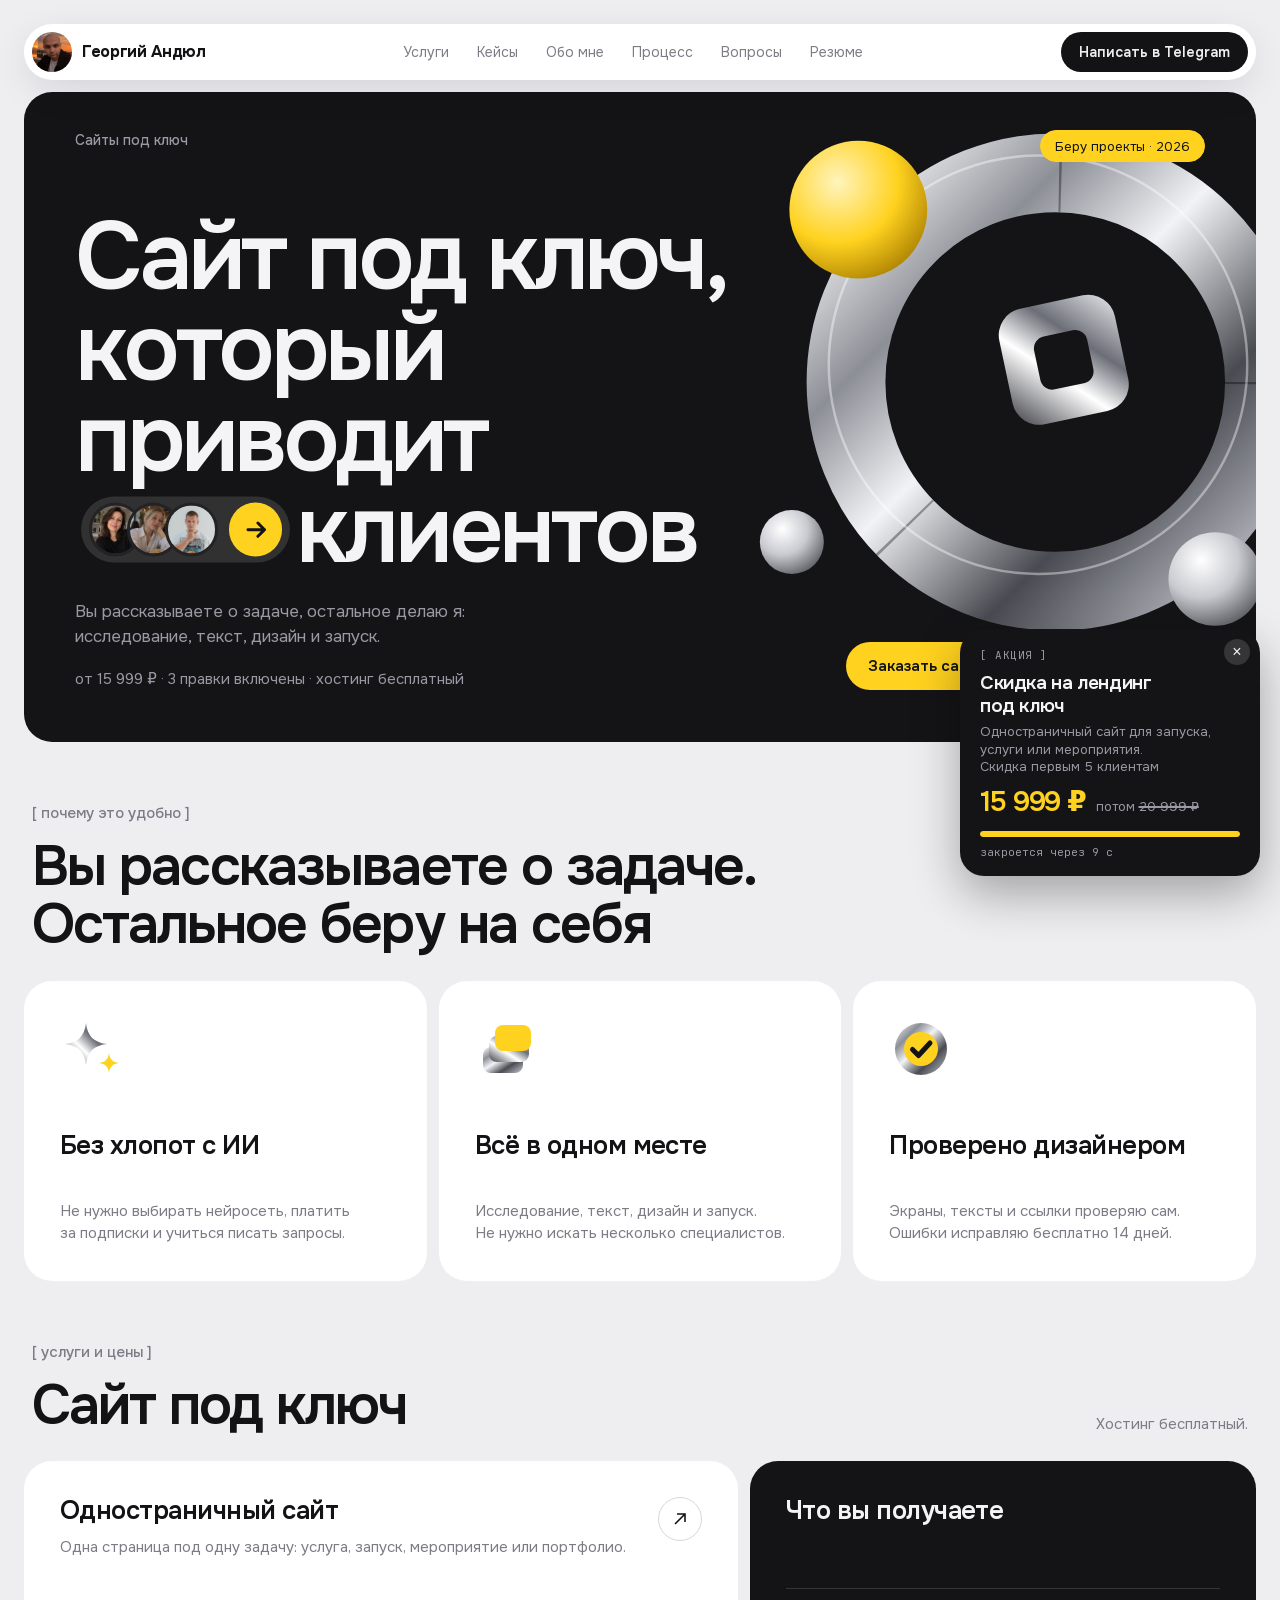
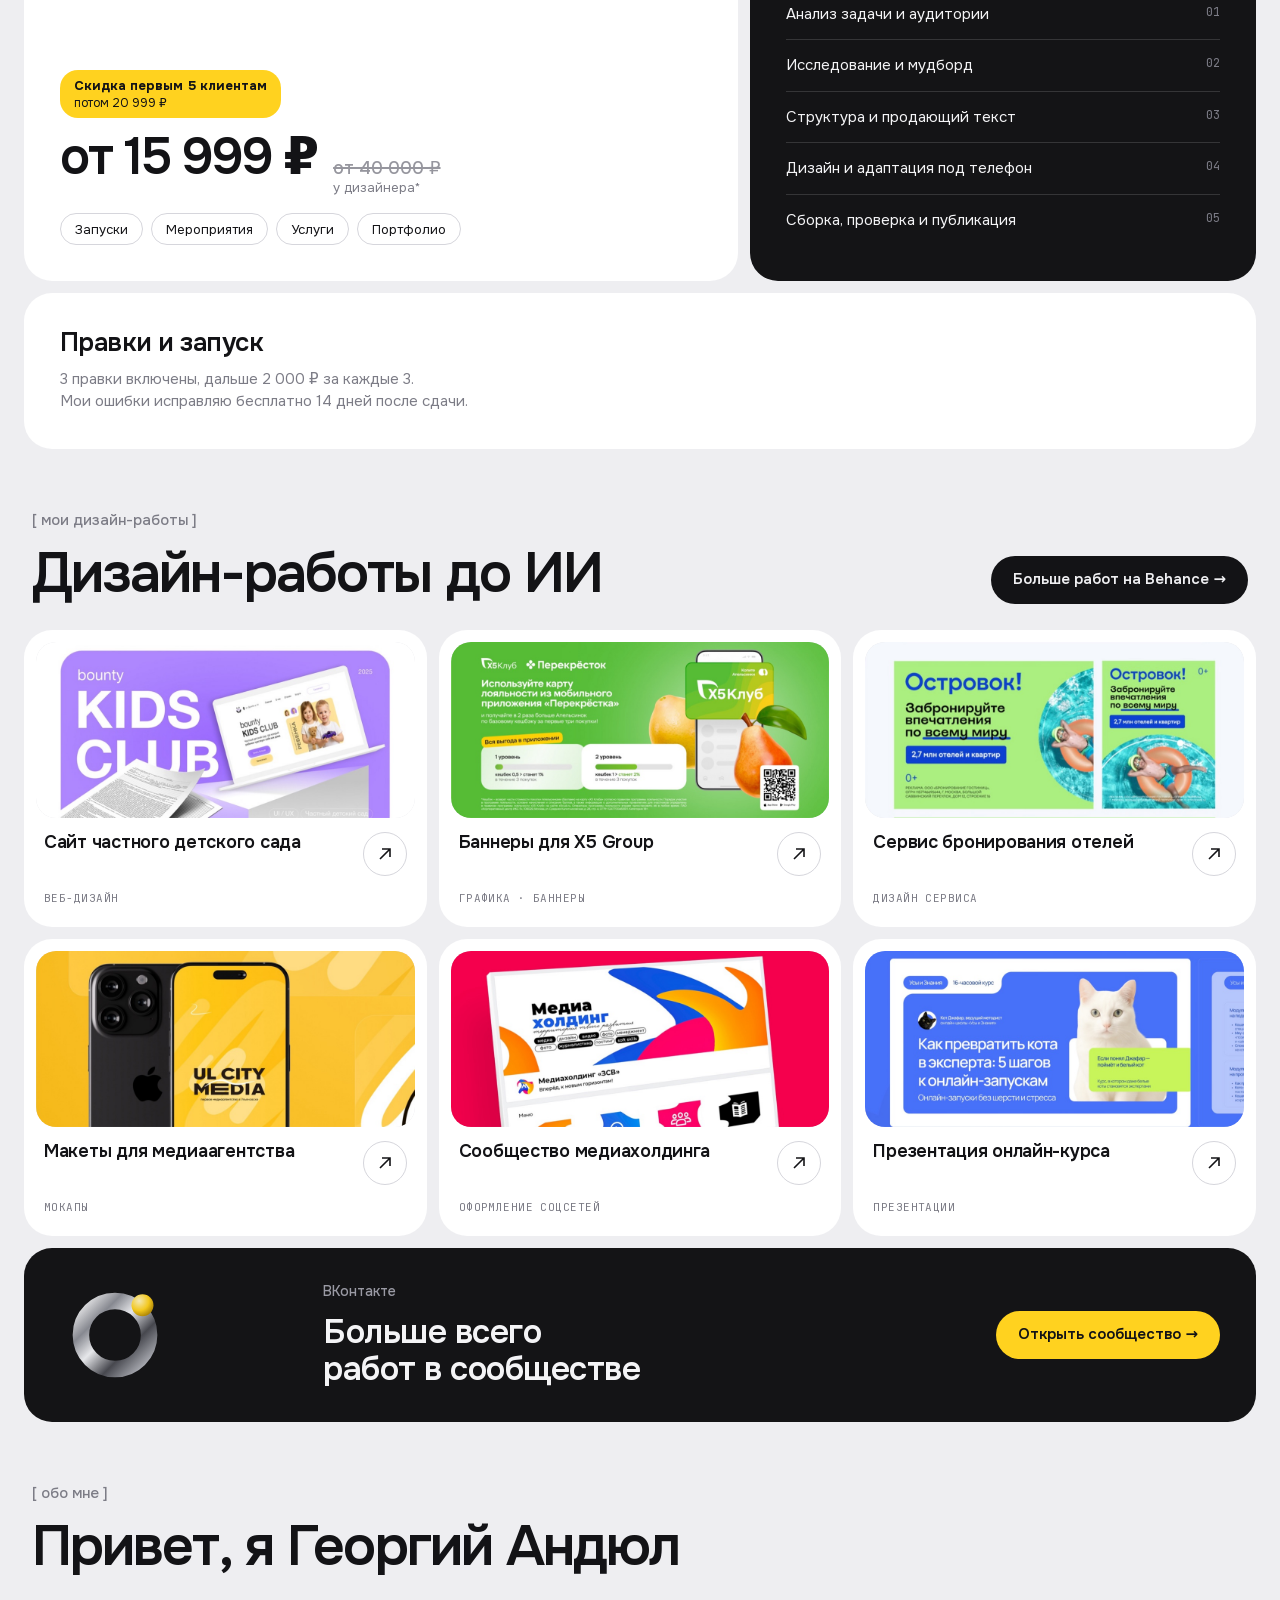
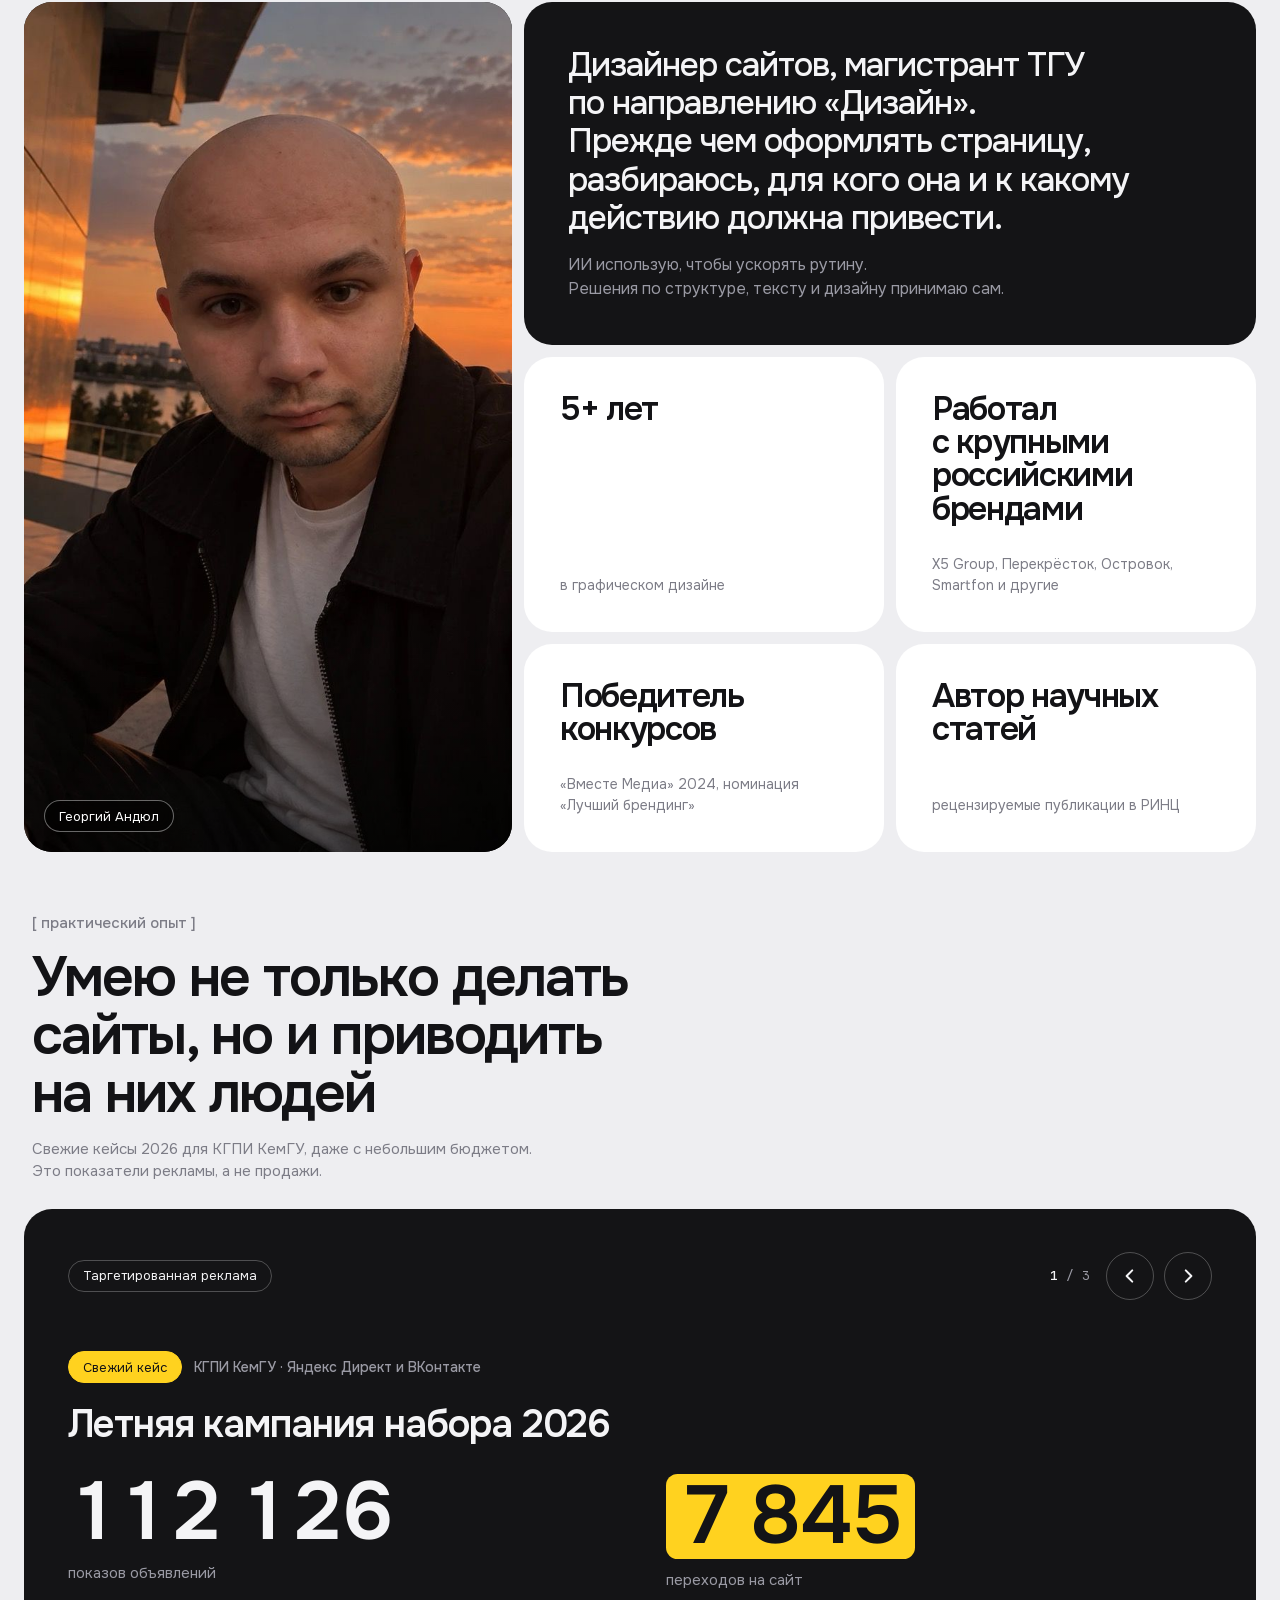
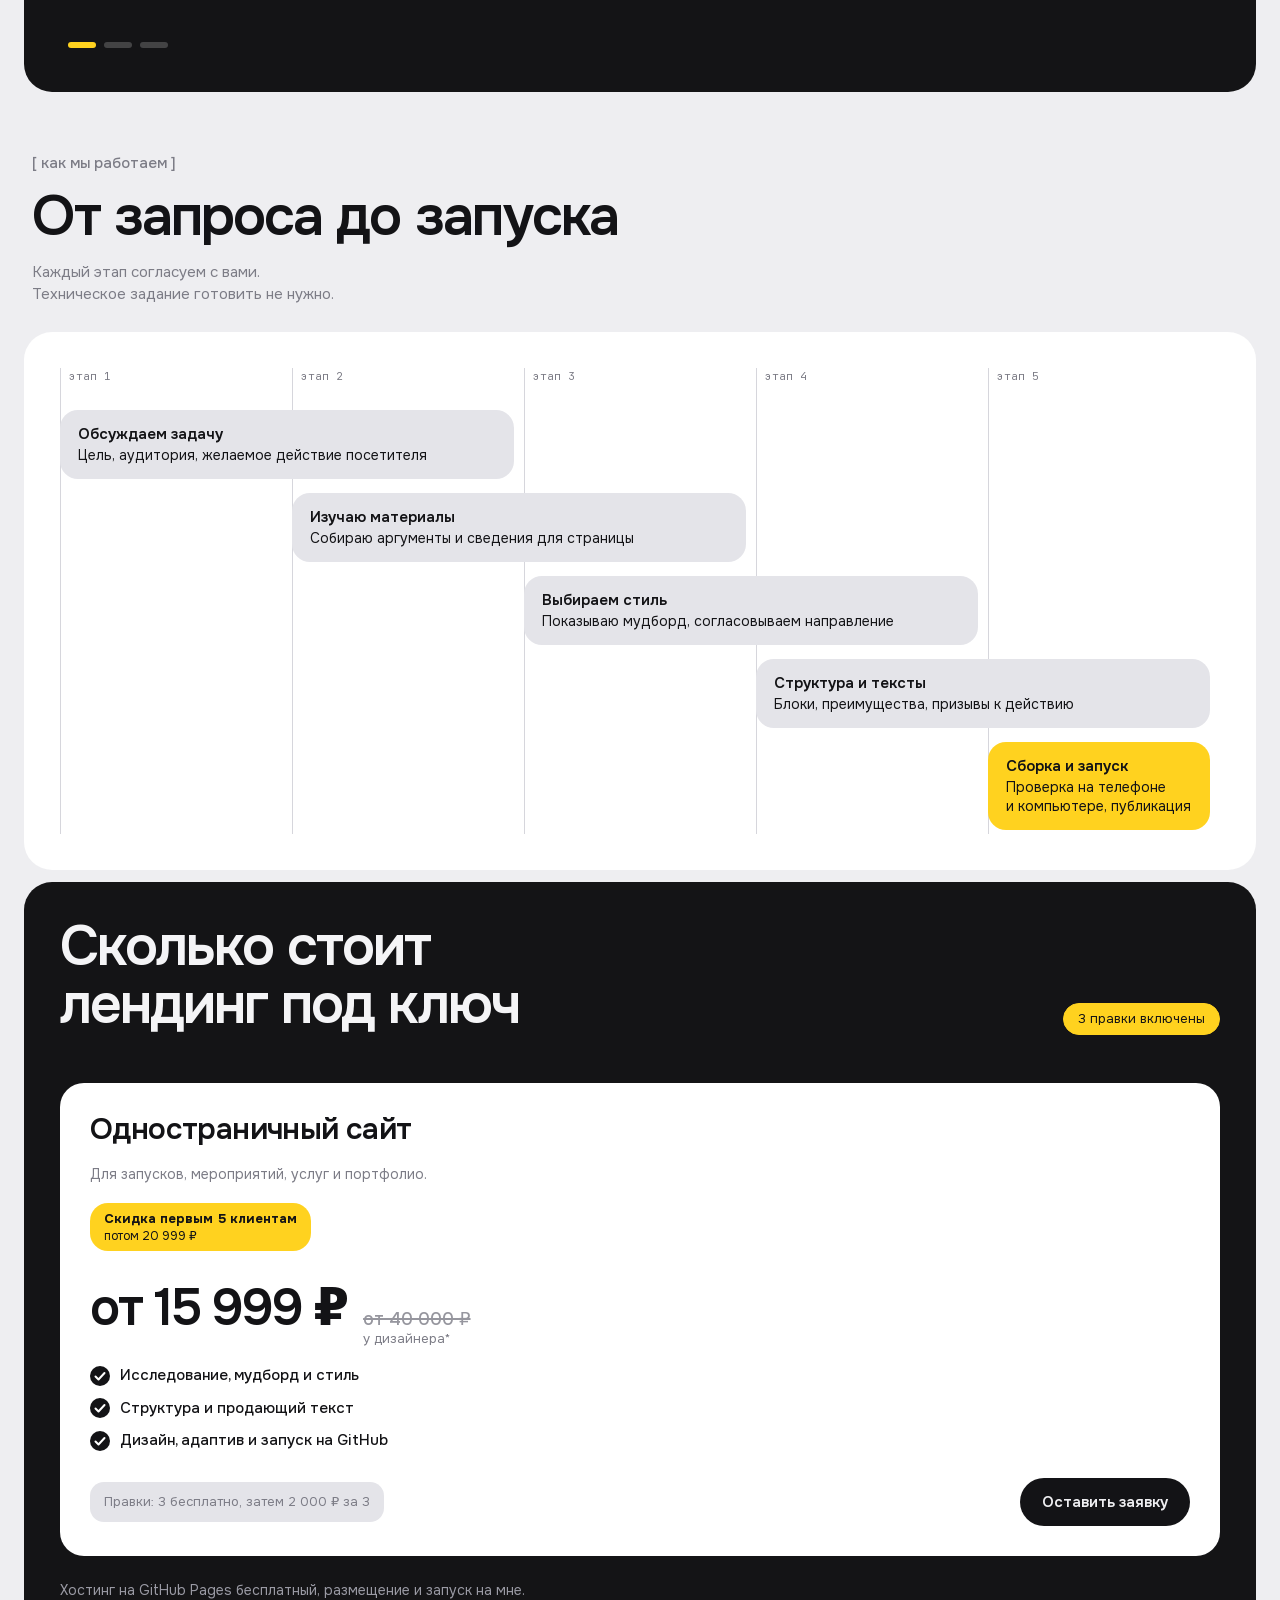
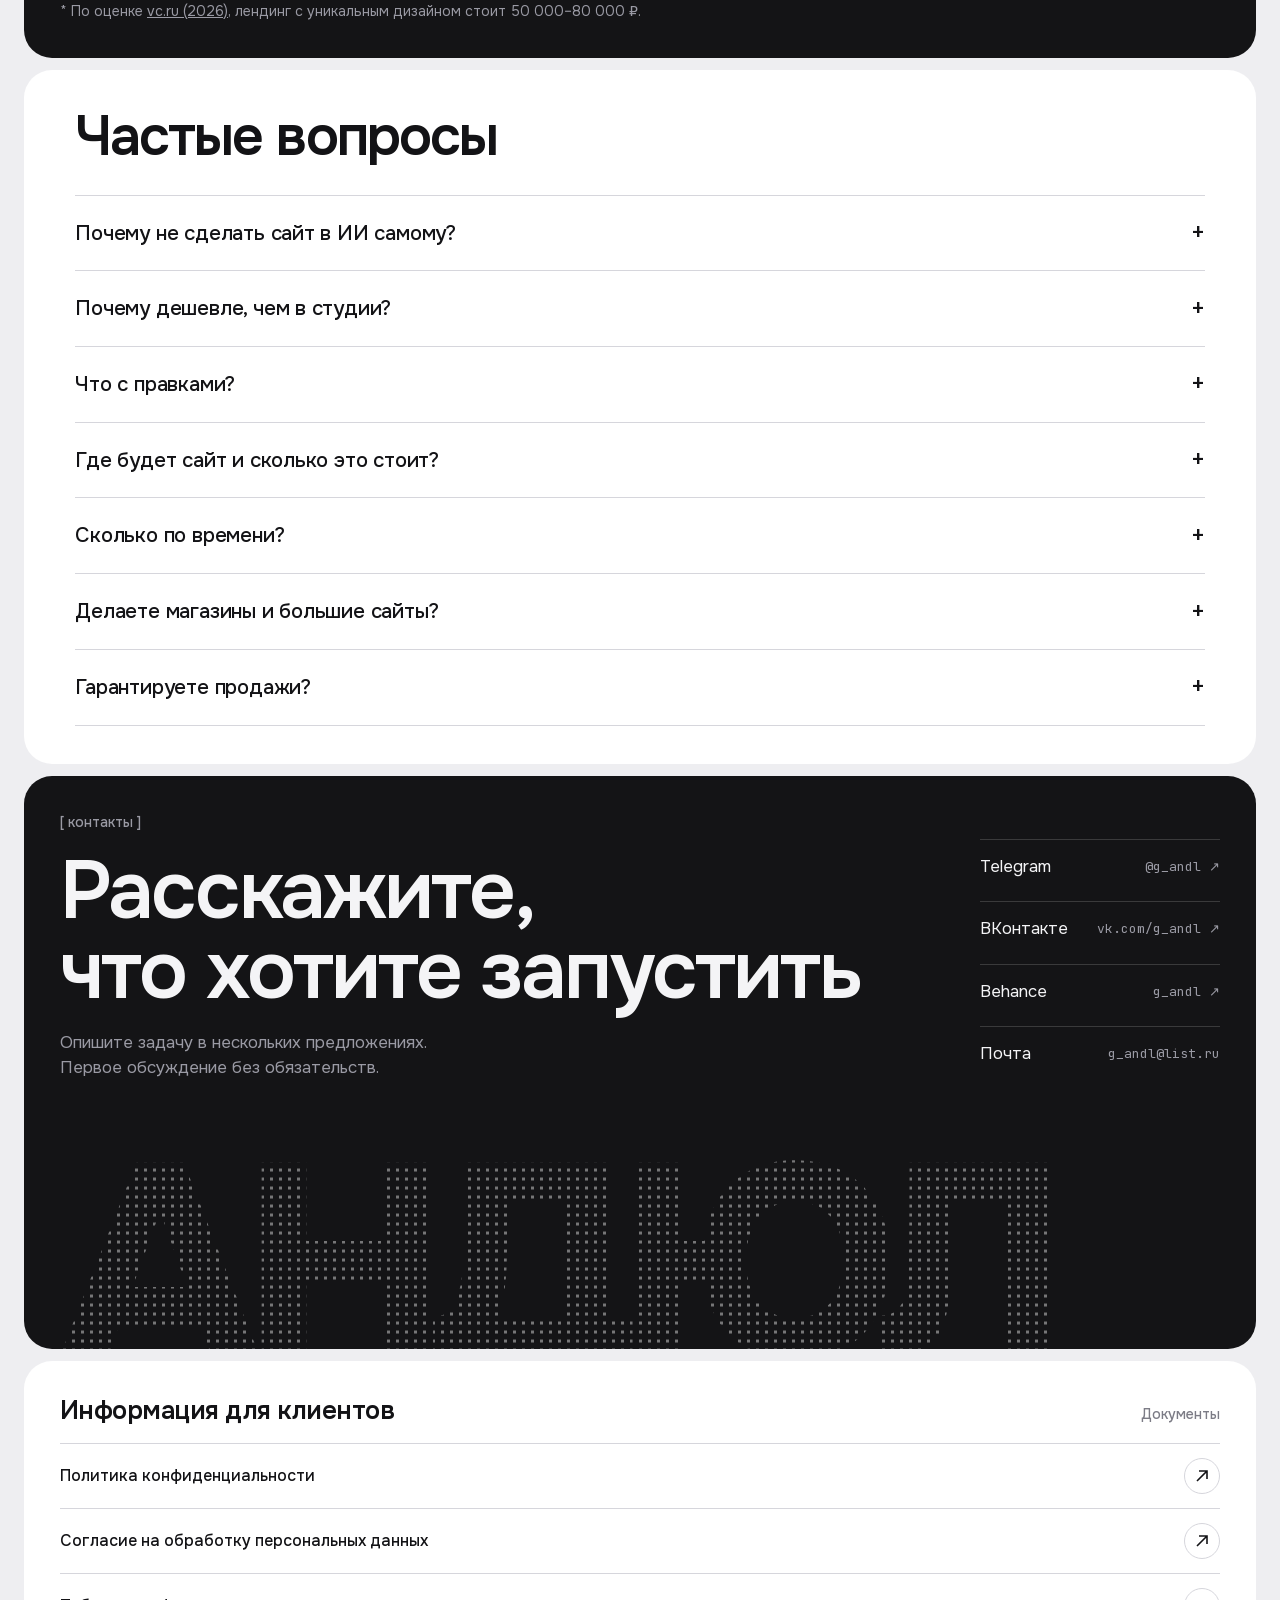
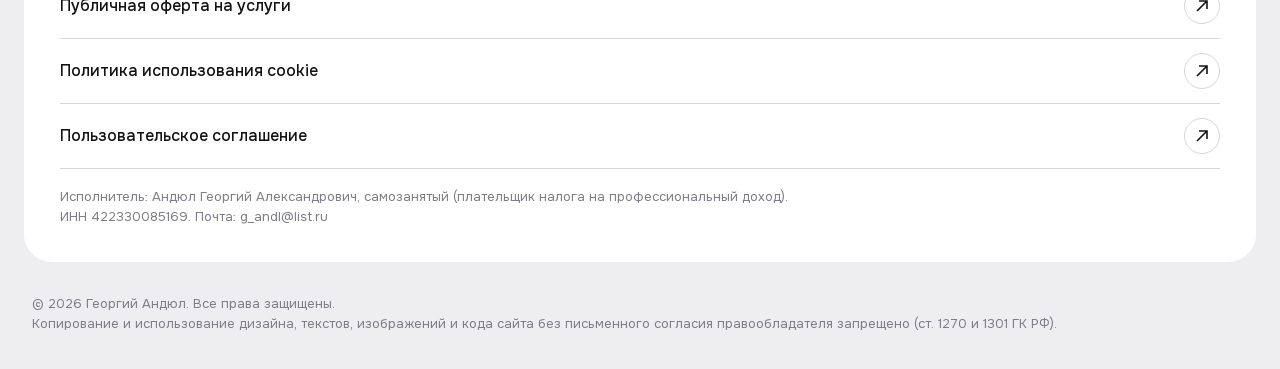
==== commit 18157a37: "Add files via upload" ====
--- a/index.html
+++ b/index.html
@@ -67,7 +67,7 @@
 p{margin:0;text-wrap:pretty}
 h2{font-size:clamp(30px,4.6vw,56px);line-height:1.04;letter-spacing:-.035em;font-weight:600}
 h3{font-size:clamp(20px,2vw,26px);line-height:1.12;letter-spacing:-.02em;font-weight:600}
-.label{font-family:var(--mono);font-size:12px;letter-spacing:.04em;color:var(--mute);text-transform:uppercase}
+.label{font-family:var(--font);font-size:14px;font-weight:500;letter-spacing:0;color:var(--mute)}
 .card{background:var(--card);border-radius:var(--r);padding:clamp(20px,3vw,36px);min-width:0}
 .dark{background:var(--black);color:var(--on-black)}
 .dark .label{color:var(--on-black-mute)}
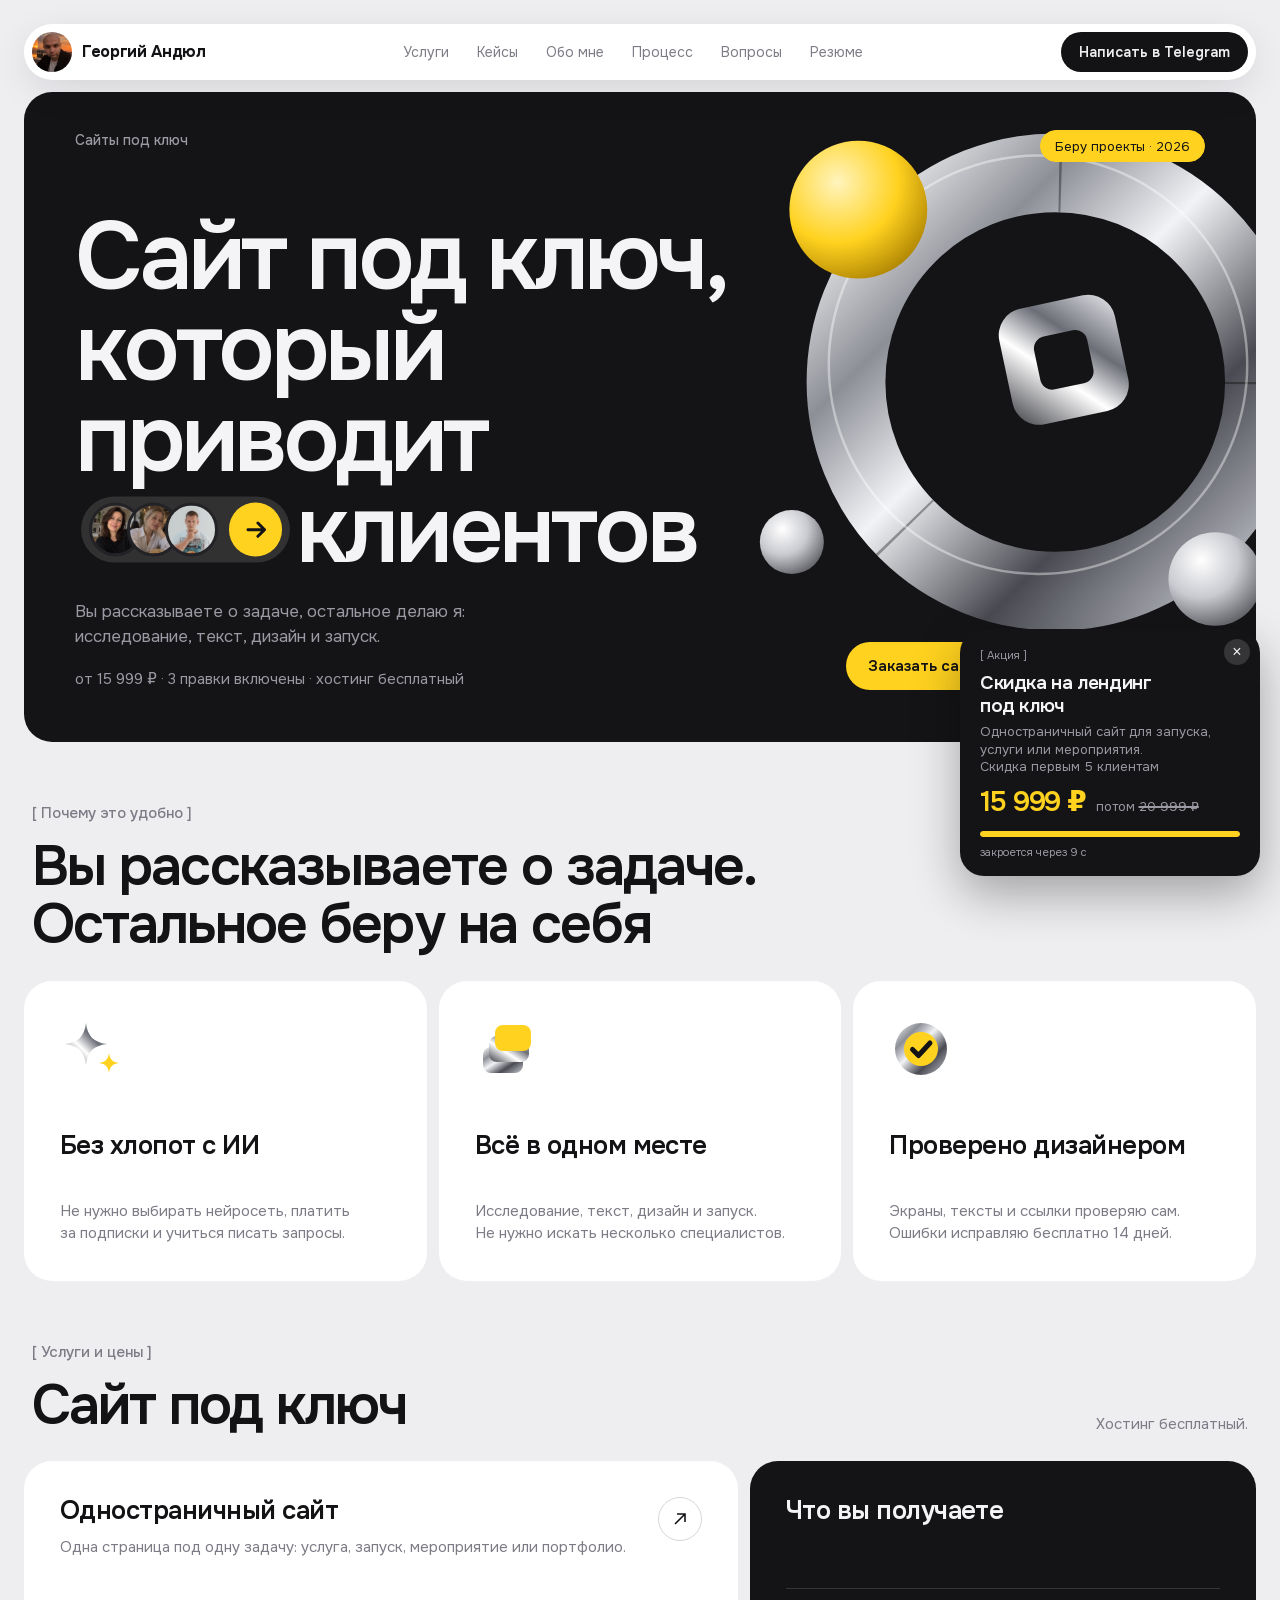
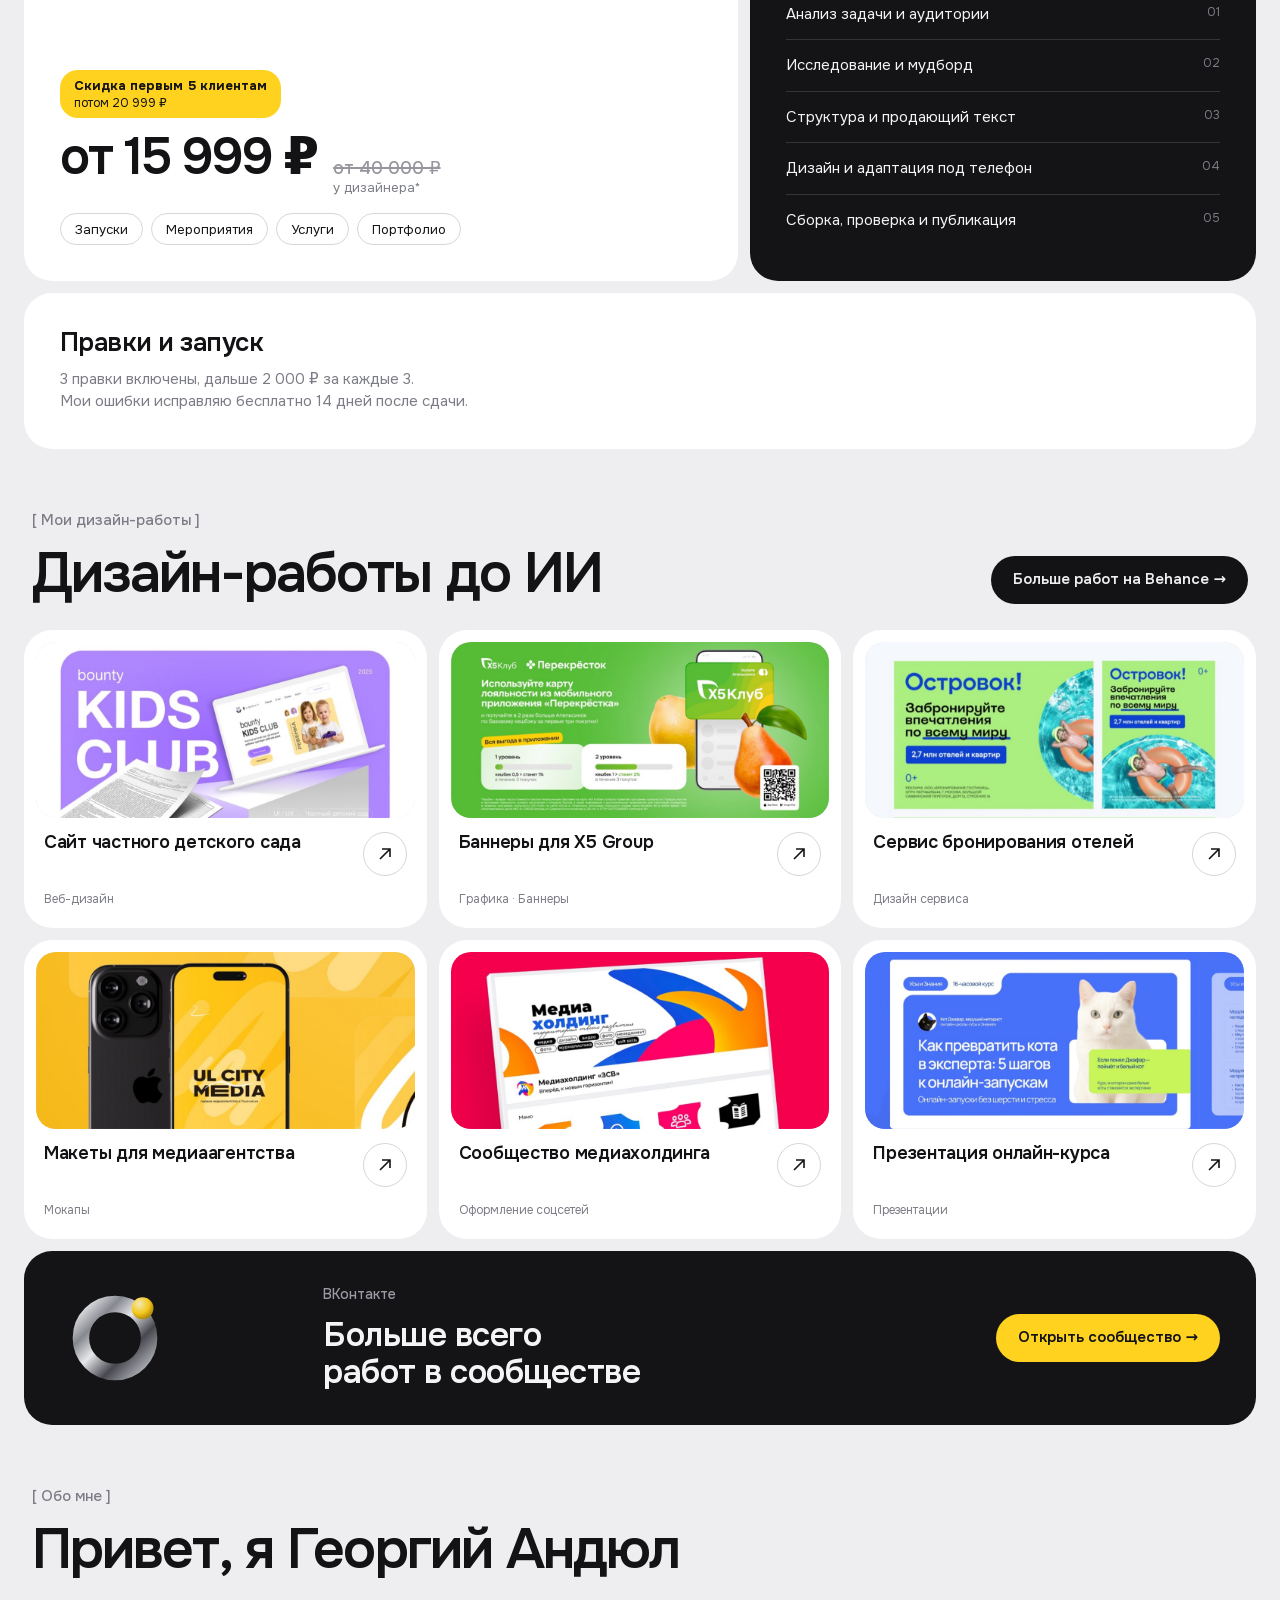
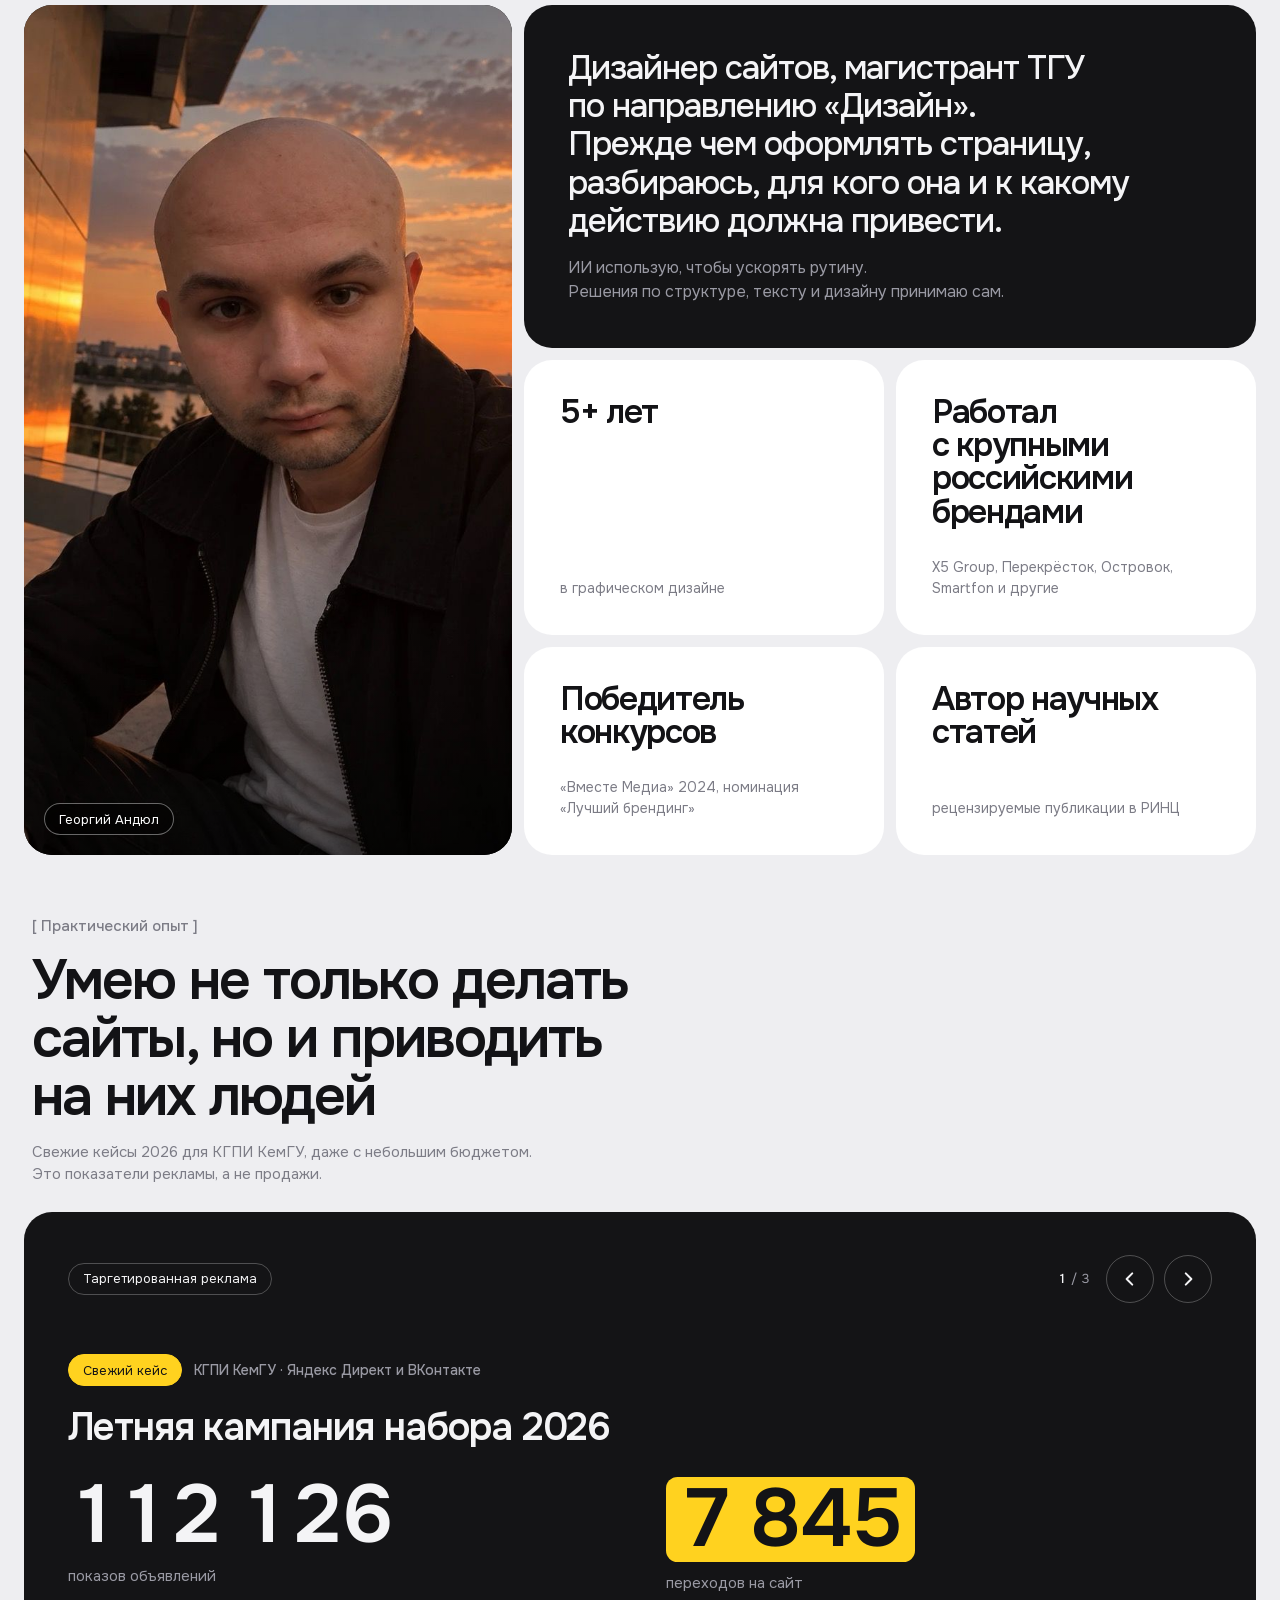
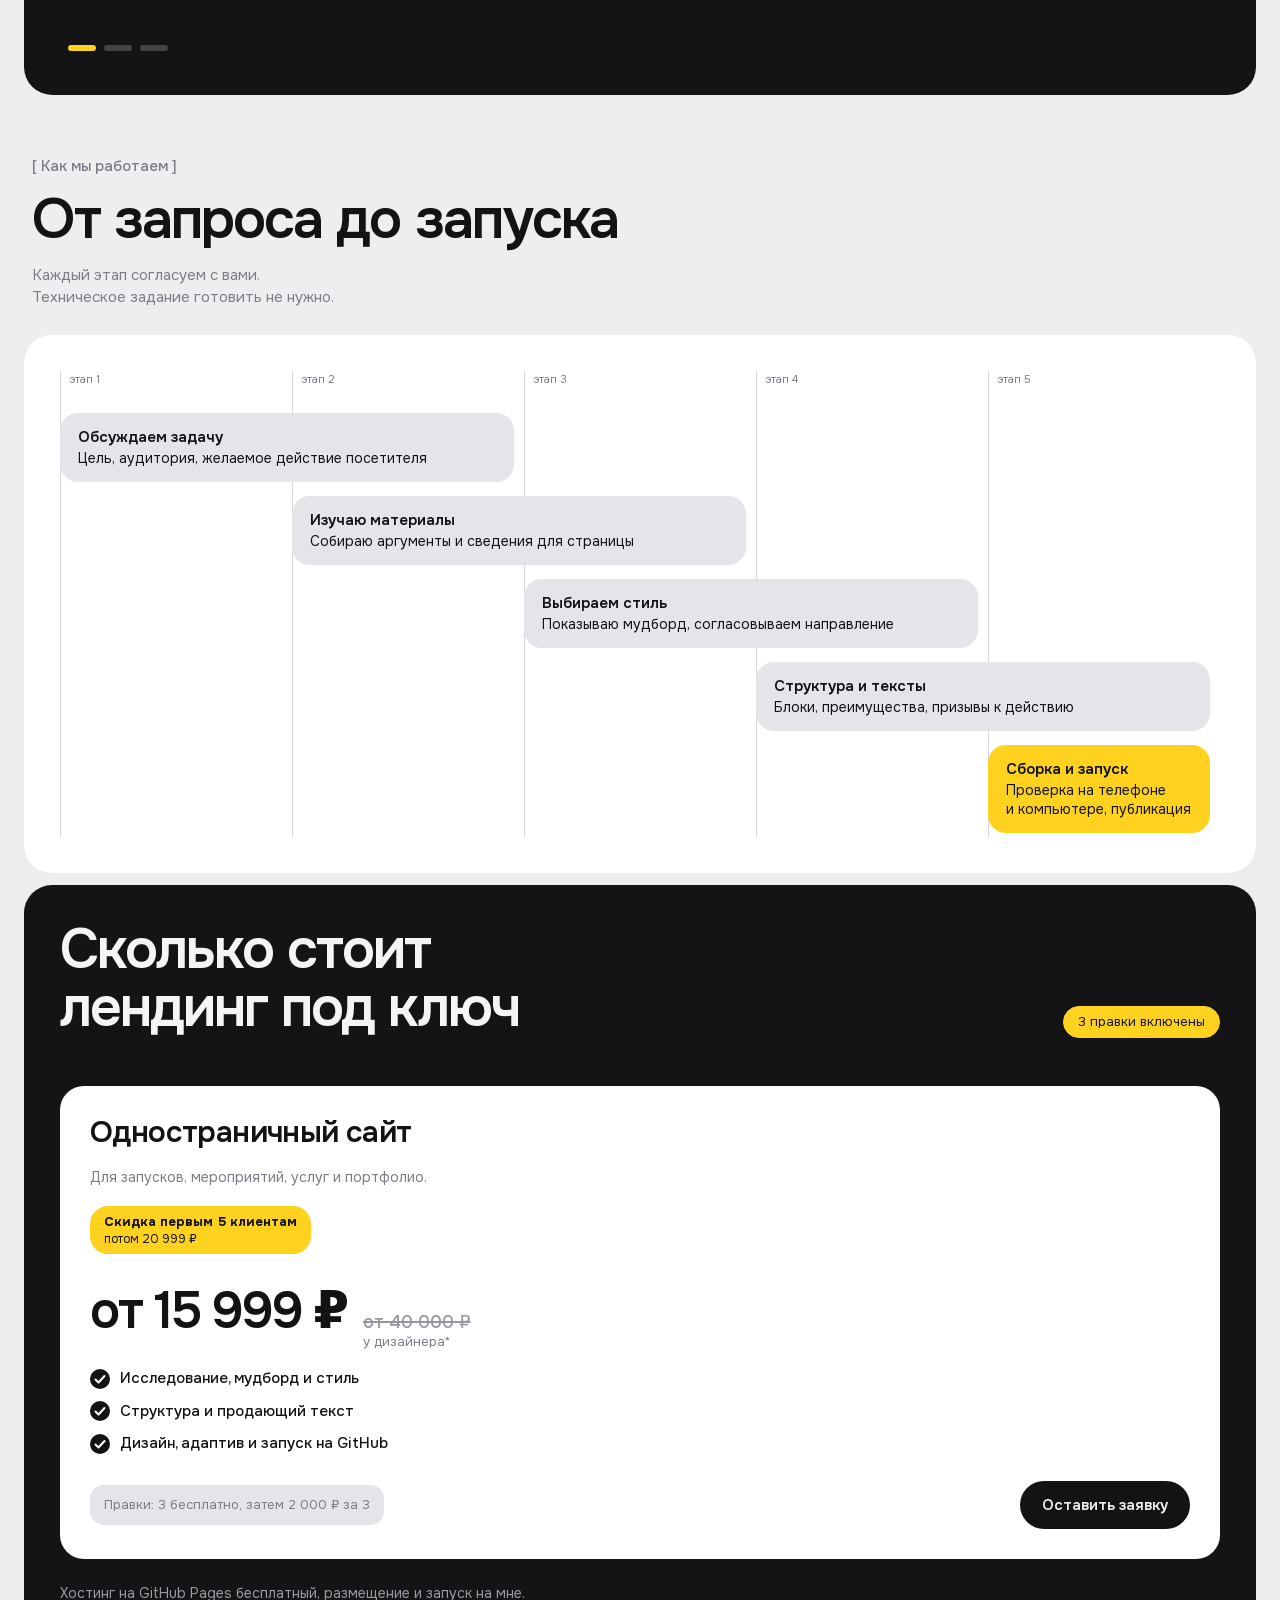
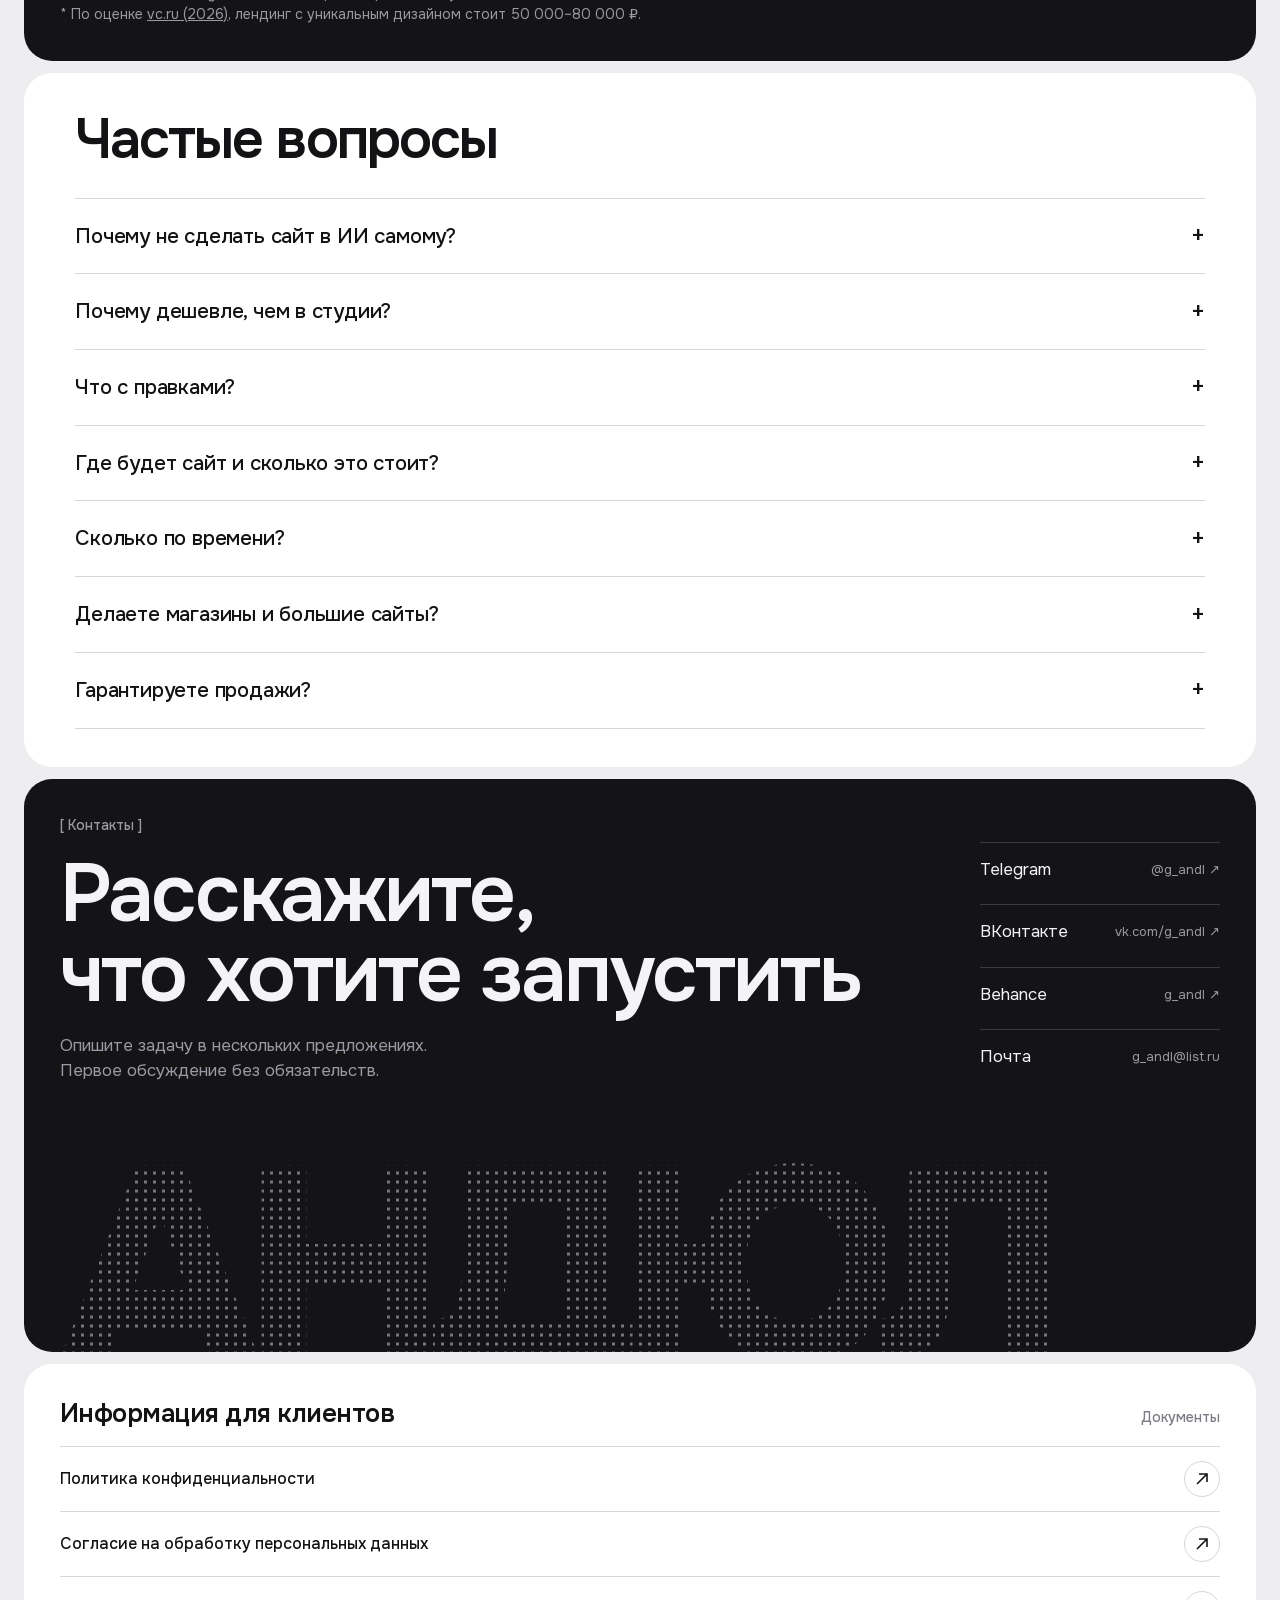
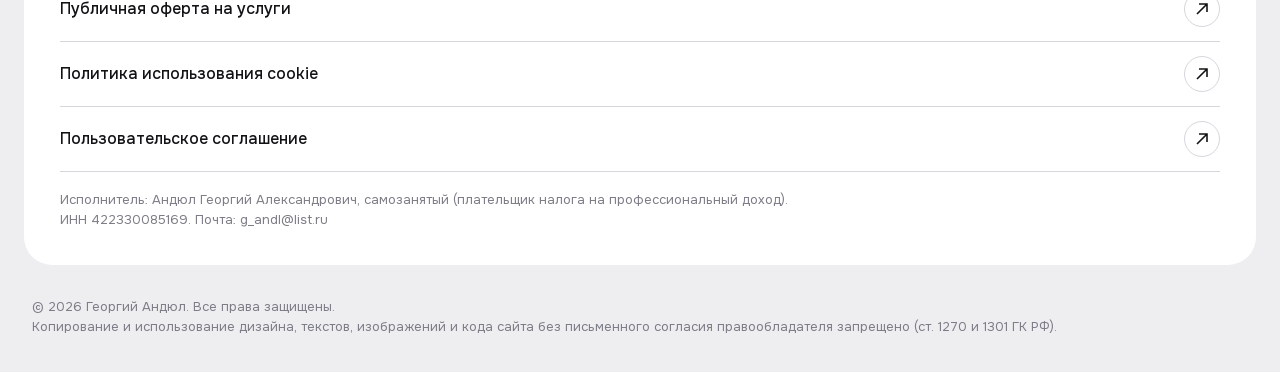
==== commit f10018c7: "Add files via upload" ====
--- a/index.html
+++ b/index.html
@@ -47,7 +47,7 @@
 :root{
   --bg:#EEEEF1; --card:#FFFFFF; --soft:#E4E4E9; --ink:#131316; --mute:#7C7C86; --line:#D6D6DC;
   --black:#141416; --on-black:#F4F4F6; --on-black-mute:#9A9AA4; --lime:#FFD21F; --on-lime:#131316;
-  --font:'Onest',system-ui,-apple-system,'Segoe UI',sans-serif; --mono:'JetBrains Mono',ui-monospace,Menlo,monospace;
+  --font:'Onest',system-ui,-apple-system,'Segoe UI',sans-serif; --mono:'Onest',system-ui,-apple-system,'Segoe UI',sans-serif;
   --r:28px;
 }
 @media (prefers-color-scheme: dark){:root:not([data-theme="light"]){
@@ -213,7 +213,7 @@
 .case .vis img{position:absolute;inset:0;width:100%;height:100%;object-fit:cover;display:block}
 .case .meta{display:flex;justify-content:space-between;gap:12px;align-items:flex-start;padding:0 8px}
 .case h3{font-size:18px;letter-spacing:-.015em}
-.case .tag{font-family:var(--mono);font-size:11px;color:var(--mute);text-transform:uppercase;letter-spacing:.04em;padding:0 8px}
+.case .tag{font-family:var(--mono);font-size:12px;color:var(--mute);letter-spacing:0;padding:0 8px}
 .case.more{grid-column:1/-1;flex-direction:row;align-items:center;justify-content:space-between;gap:24px;flex-wrap:wrap;background:var(--black);color:var(--on-black);padding:32px 36px;min-height:0;position:relative;overflow:hidden}
 .case.more .label{color:var(--on-black-mute);margin-bottom:12px}
 .case.more h3{font-size:clamp(24px,2.6vw,34px);max-width:260px}
@@ -404,7 +404,7 @@
 .promo-pop{position:fixed;right:20px;bottom:24px;z-index:60;width:300px;padding:18px 20px 16px;border-radius:24px;background:var(--black);color:var(--on-black);box-shadow:0 18px 48px rgba(0,0,0,.32);overflow:hidden;opacity:0;transform:translateX(28px);pointer-events:none;transition:opacity .4s,transform .4s}
 .promo-pop.show{opacity:1;transform:none;pointer-events:auto}
 .promo-pop.out{opacity:0;transform:none;pointer-events:none;transition:opacity 1s ease}
-.promo-pop .tag{position:relative;font-family:var(--mono);font-size:11px;letter-spacing:.5px;text-transform:uppercase;color:var(--on-black-mute)}
+.promo-pop .tag{position:relative;font-family:var(--mono);font-size:11px;letter-spacing:0;color:var(--on-black-mute)}
 .promo-pop b{position:relative;display:block;margin-top:8px;font-size:19px;font-weight:600;line-height:1.2;letter-spacing:-.02em;padding-right:30px}
 .promo-pop p{position:relative;margin-top:6px;font-size:13px;line-height:1.35;color:var(--on-black-mute)}
 .promo-pop .pr{position:relative;display:flex;align-items:baseline;gap:10px;margin-top:12px}
@@ -541,7 +541,7 @@
 </section>
 
 <!-- BENEFITS -->
-<div class="sec-head"><div><p class="label" style="margin-bottom:14px">[ почему это удобно ]</p><h2>Вы рассказываете о задаче. Остальное беру на себя</h2></div></div>
+<div class="sec-head"><div><p class="label" style="margin-bottom:14px">[ Почему это удобно ]</p><h2>Вы рассказываете о задаче. Остальное беру на себя</h2></div></div>
 <section class="grid3">
   <article class="card ben">
     <svg class="ico" viewBox="0 0 64 64" aria-hidden="true"><path d="M26 6c1.8 13.5 7.5 19.2 21 21-13.5 1.8-19.2 7.5-21 21-1.8-13.5-7.5-19.2-21-21 13.5-1.8 19.2-7.5 21-21z" fill="url(#chrome2)"/><path d="M49 36c.9 6.4 3.6 9.1 10 10-6.4.9-9.1 3.6-10 10-.9-6.4-3.6-9.1-10-10 6.4-.9 9.1-3.6 10-10z" fill="var(--lime)"/></svg>
@@ -558,7 +558,7 @@
 </section>
 
 <!-- SERVICES -->
-<div class="sec-head" id="services"><div><p class="label" style="margin-bottom:14px">[ услуги и цены ]</p><h2>Сайт под ключ</h2></div><p>Хостинг бесплатный.</p></div>
+<div class="sec-head" id="services"><div><p class="label" style="margin-bottom:14px">[ Услуги и цены ]</p><h2>Сайт под ключ</h2></div><p>Хостинг бесплатный.</p></div>
 <section class="bento">
   <article class="card svc s1">
     <div class="row"><div><h3>Одностраничный сайт</h3><p>Одна страница под одну задачу: услуга, запуск, мероприятие или портфолио.</p></div><a class="arrow" href="https://t.me/g_andl" aria-label="Заказать сайт"><svg viewBox="0 0 16 16"><path d="M3 13L13 3M5 3h8v8" fill="none" stroke="currentColor" stroke-width="1.6"/></svg></a></div>
@@ -574,7 +574,7 @@
 </section>
 
 <!-- CASES -->
-<div class="sec-head" id="cases"><div><p class="label" style="margin-bottom:14px">[ мои дизайн-работы ]</p><h2>Дизайн-работы до ИИ</h2></div><a class="btn btn-ink" href="https://www.behance.net/g_andl" target="_blank" rel="noopener">Больше работ на Behance →</a></div>
+<div class="sec-head" id="cases"><div><p class="label" style="margin-bottom:14px">[ Мои дизайн-работы ]</p><h2>Дизайн-работы до ИИ</h2></div><a class="btn btn-ink" href="https://www.behance.net/g_andl" target="_blank" rel="noopener">Больше работ на Behance →</a></div>
 <section class="cases">
   <a class="case hov" href="https://www.behance.net/gallery/225764279/dizajn-sajta-chastnogo-detskogo-sada">
     <div class="vis"><img src="case1.jpg" alt="Сайт частного детского сада Bounty Kids Club" loading="lazy"></div>
@@ -594,7 +594,7 @@
 </section>
 
 <!-- ABOUT -->
-<div class="sec-head" id="about"><div><p class="label" style="margin-bottom:14px">[ обо мне ]</p><h2>Привет, я Георгий Андюл</h2></div></div>
+<div class="sec-head" id="about"><div><p class="label" style="margin-bottom:14px">[ Обо мне ]</p><h2>Привет, я Георгий Андюл</h2></div></div>
 <section class="about">
   <figure class="card photo" aria-label="Фото Георгия Андюла"><img loading="lazy" decoding="async" src="me.jpg" alt="Георгий Андюл"><figcaption class="pill lime">Георгий Андюл</figcaption></figure>
   <div class="about-r">
@@ -609,7 +609,7 @@
 </section>
 
 <!-- ADS -->
-<div class="sec-head" id="practice"><div><p class="label" style="margin-bottom:14px">[ практический опыт ]</p><h2>Умею не только делать сайты, но и приводить на них людей</h2></div><p>Свежие кейсы 2026 для КГПИ КемГУ, даже с небольшим бюджетом. <br>Это показатели рекламы, а не продажи.</p></div>
+<div class="sec-head" id="practice"><div><p class="label" style="margin-bottom:14px">[ Практический опыт ]</p><h2>Умею не только делать сайты, но и приводить на них людей</h2></div><p>Свежие кейсы 2026 для КГПИ КемГУ, даже с небольшим бюджетом. <br>Это показатели рекламы, а не продажи.</p></div>
 <section class="ads">
   <div class="card dark car" id="adsCar" aria-roledescription="карусель" aria-label="Рекламные кейсы">
     <div class="car-head">
@@ -640,7 +640,7 @@
 </section>
 
 <!-- PROCESS -->
-<div class="sec-head" id="process"><div><p class="label" style="margin-bottom:14px">[ как мы работаем ]</p><h2>От запроса до запуска</h2></div><p>Каждый этап согласуем с вами. <br>Техническое задание готовить не нужно.</p></div>
+<div class="sec-head" id="process"><div><p class="label" style="margin-bottom:14px">[ Как мы работаем ]</p><h2>От запроса до запуска</h2></div><p>Каждый этап согласуем с вами. <br>Техническое задание готовить не нужно.</p></div>
 <section class="card">
   <div class="tl">
     <div class="tl-cols"><i>этап 1</i><i>этап 2</i><i>этап 3</i><i>этап 4</i><i>этап 5</i></div>
@@ -684,7 +684,7 @@
 <!-- CONTACT -->
 <section class="card dark cta" id="contact">
   <div class="cta-top">
-    <div><p class="label" style="margin-bottom:18px">[ контакты ]</p><h2>Расскажите, что хотите запустить</h2><p class="cta-sub">Опишите задачу в нескольких предложениях. <br>Первое обсуждение без обязательств.</p></div>
+    <div><p class="label" style="margin-bottom:18px">[ Контакты ]</p><h2>Расскажите, что хотите запустить</h2><p class="cta-sub">Опишите задачу в нескольких предложениях. <br>Первое обсуждение без обязательств.</p></div>
     <div class="contacts">
       <a href="https://t.me/g_andl"><span>Telegram</span><span>@g_andl ↗</span></a>
       <a href="https://vk.com/g_andl"><span>ВКонтакте</span><span>vk.com/g_andl ↗</span></a>
@@ -826,7 +826,7 @@
 </script>
 <div class="promo-pop" id="promoPop" role="status" aria-live="polite">
 <button class="x" type="button" aria-label="Закрыть">×</button>
-<div class="tag">[ акция ]</div>
+<div class="tag">[ Акция ]</div>
 <b>Скидка на&nbsp;лендинг под&nbsp;ключ</b>
 <p>Одностраничный сайт для&nbsp;запуска, услуги или&nbsp;мероприятия.<br>Скидка первым 5&nbsp;клиентам</p>
 <div class="pr"><strong>15&nbsp;999&nbsp;₽</strong><span>потом&nbsp;<s>20&nbsp;999&nbsp;₽</s></span></div>
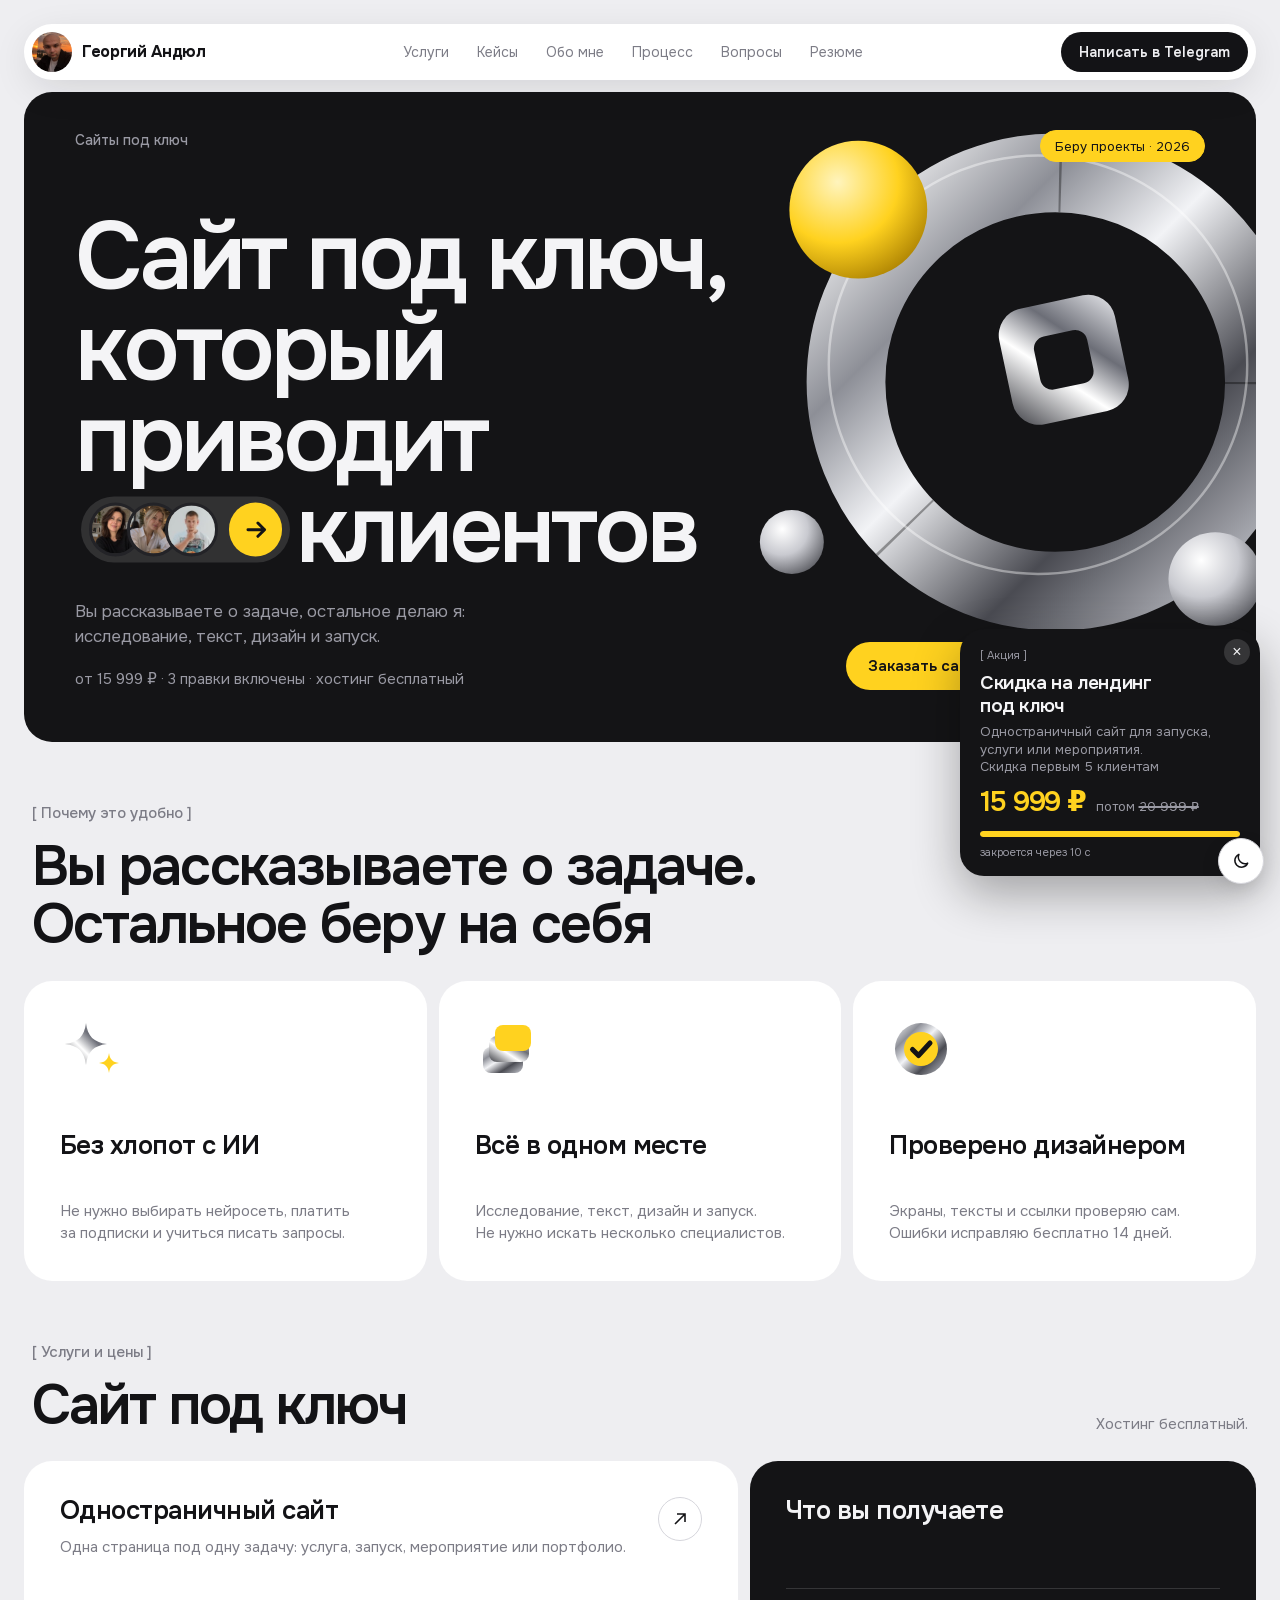
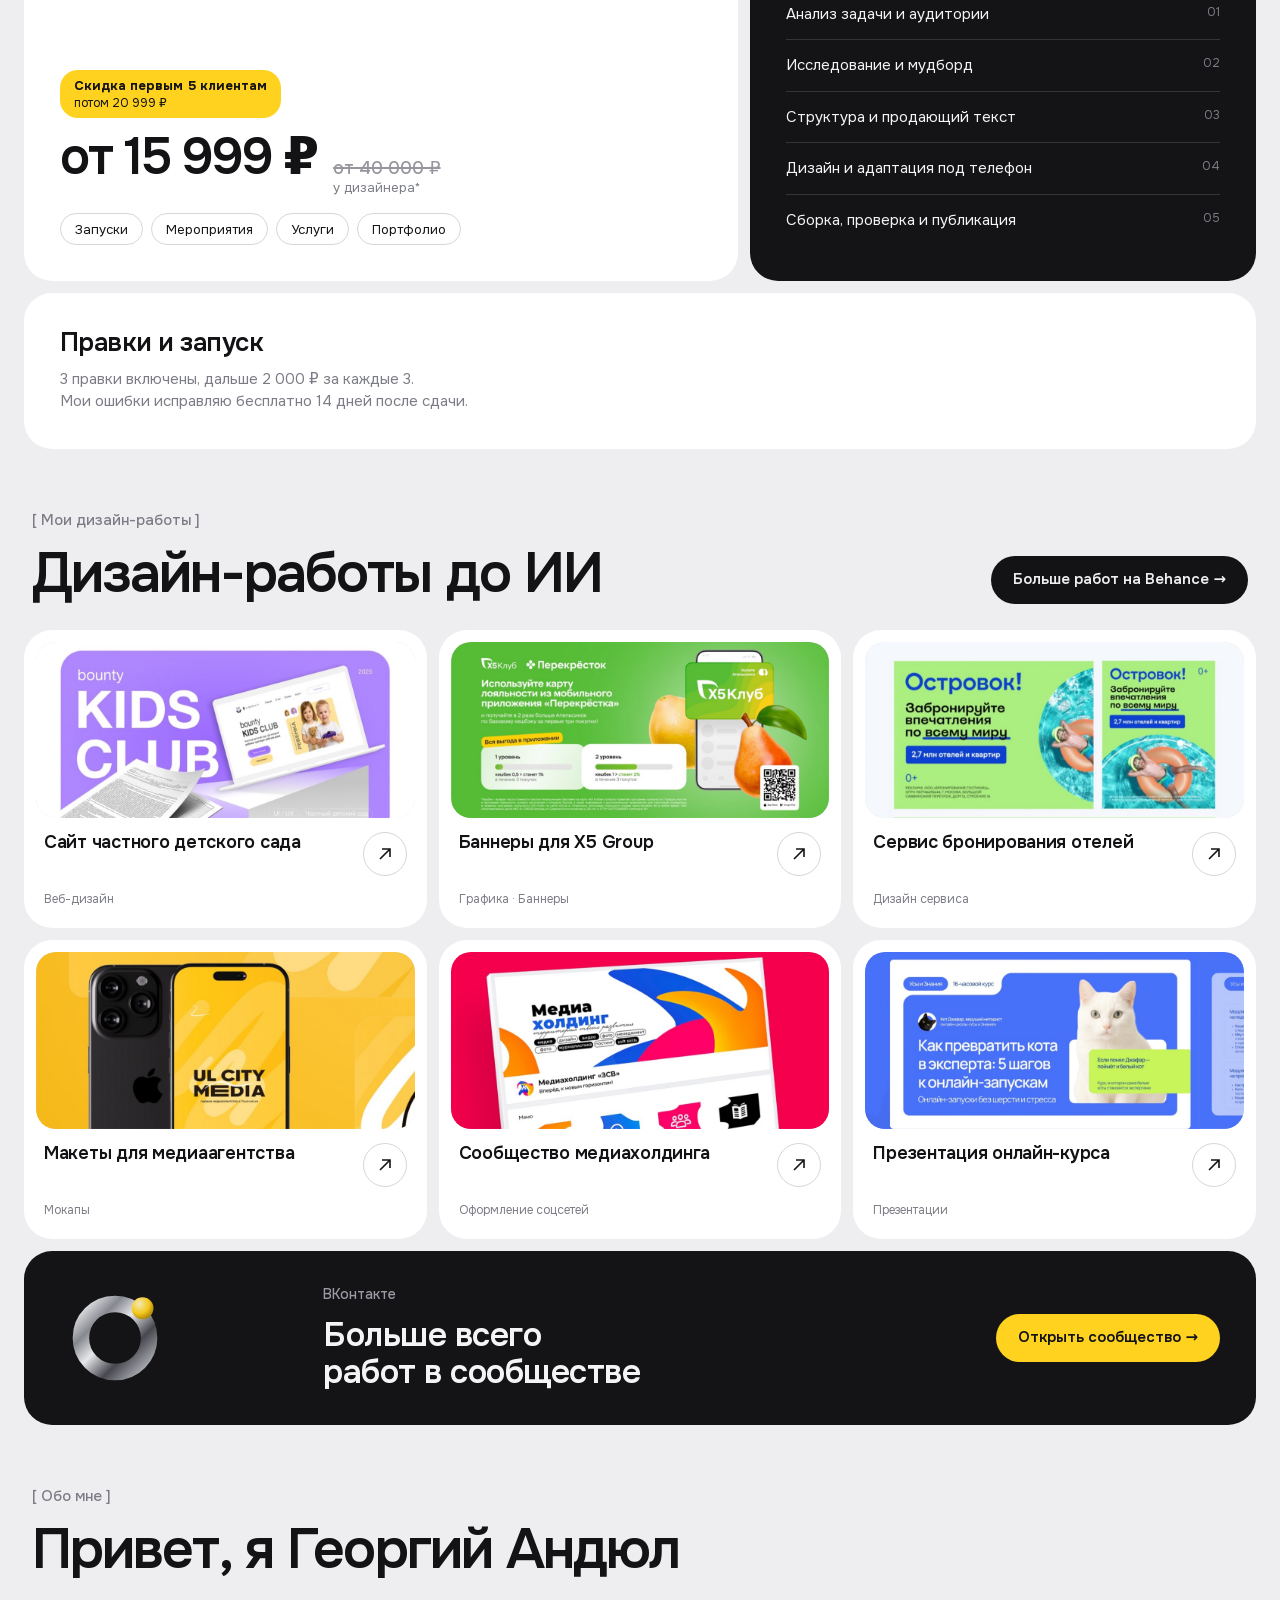
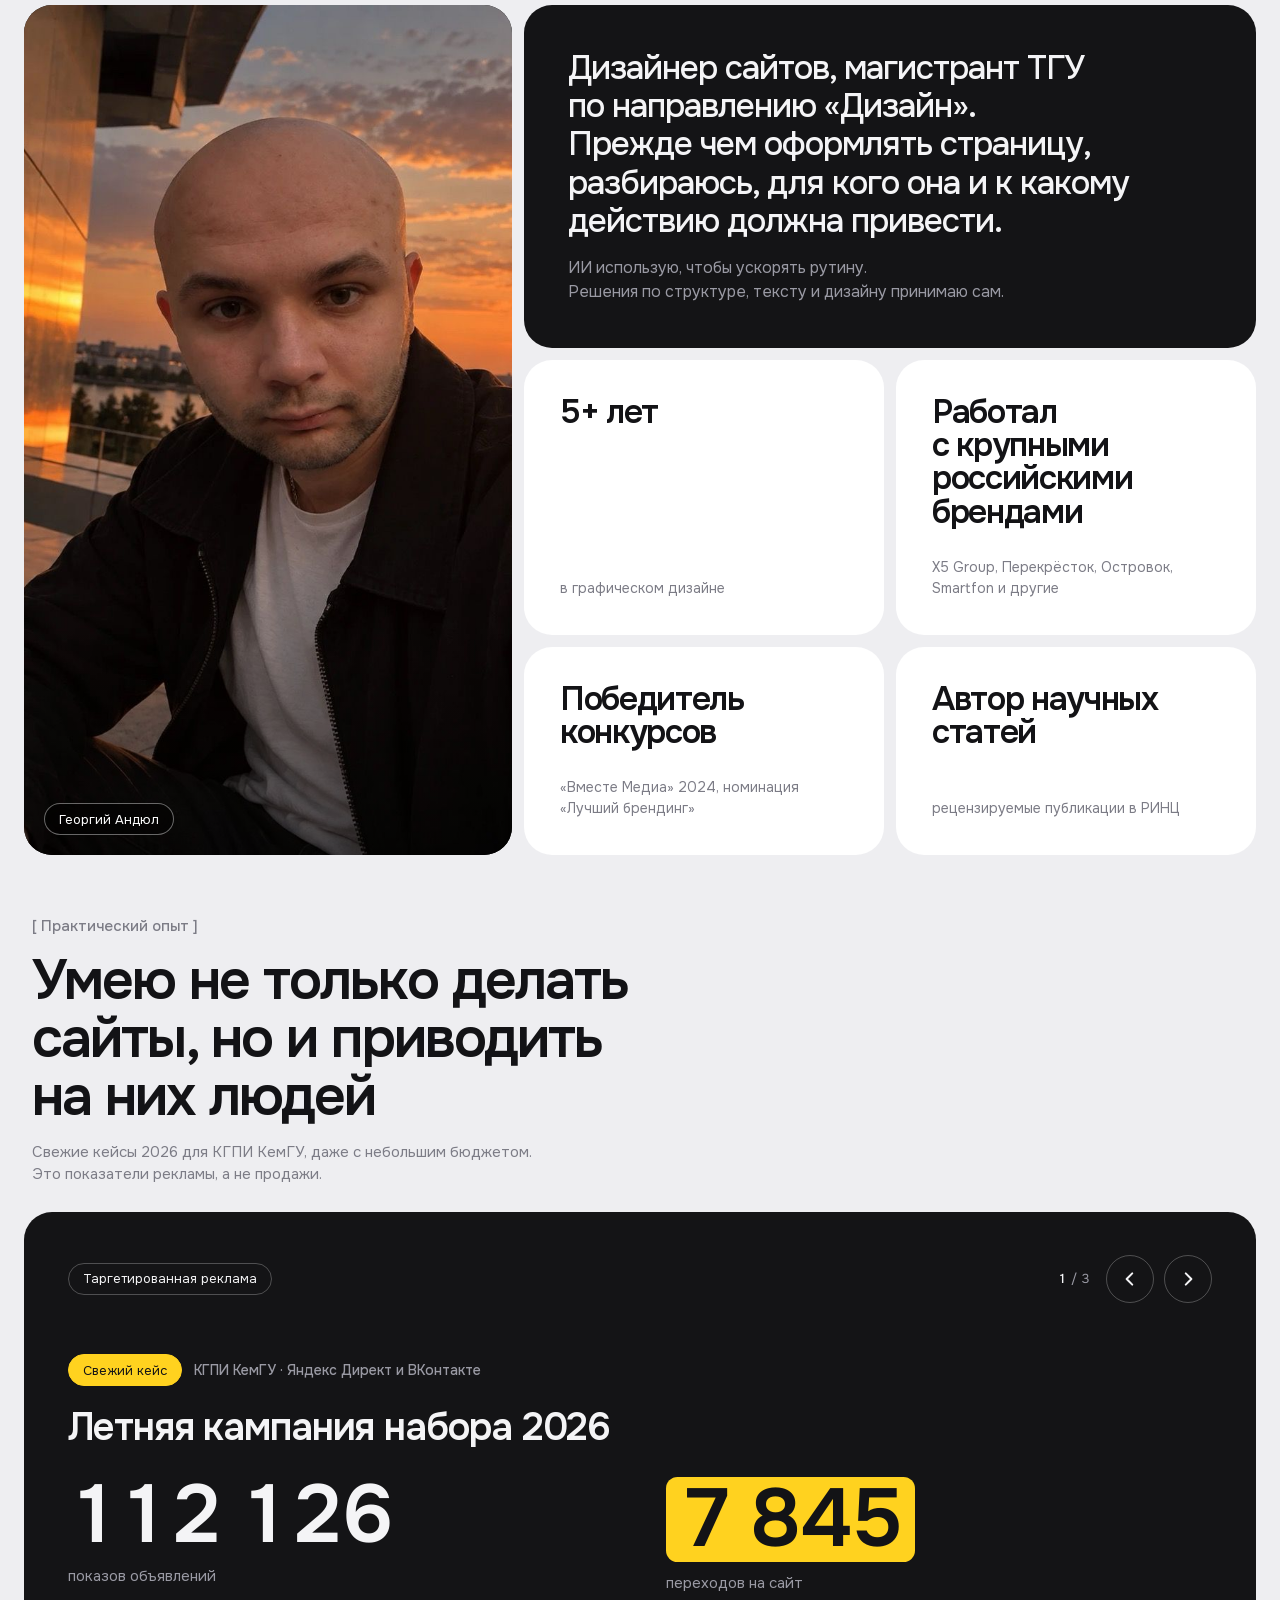
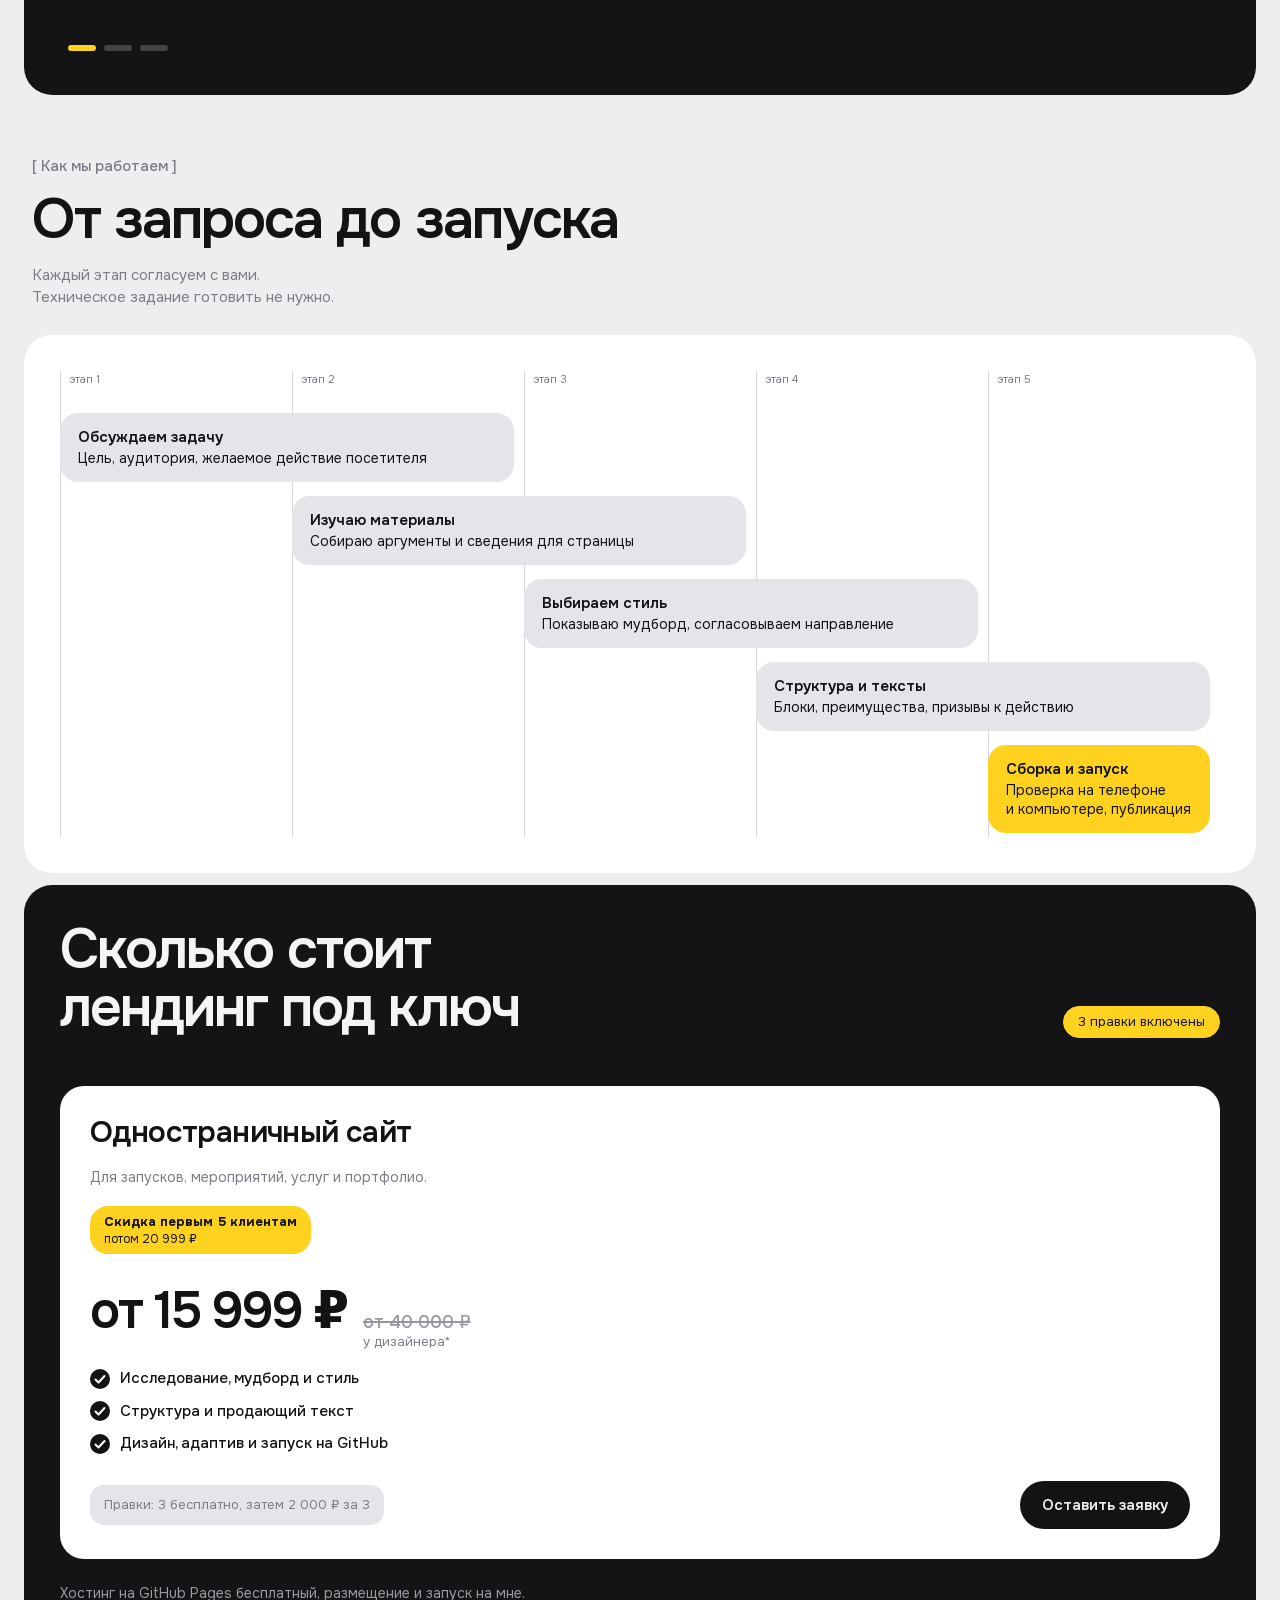
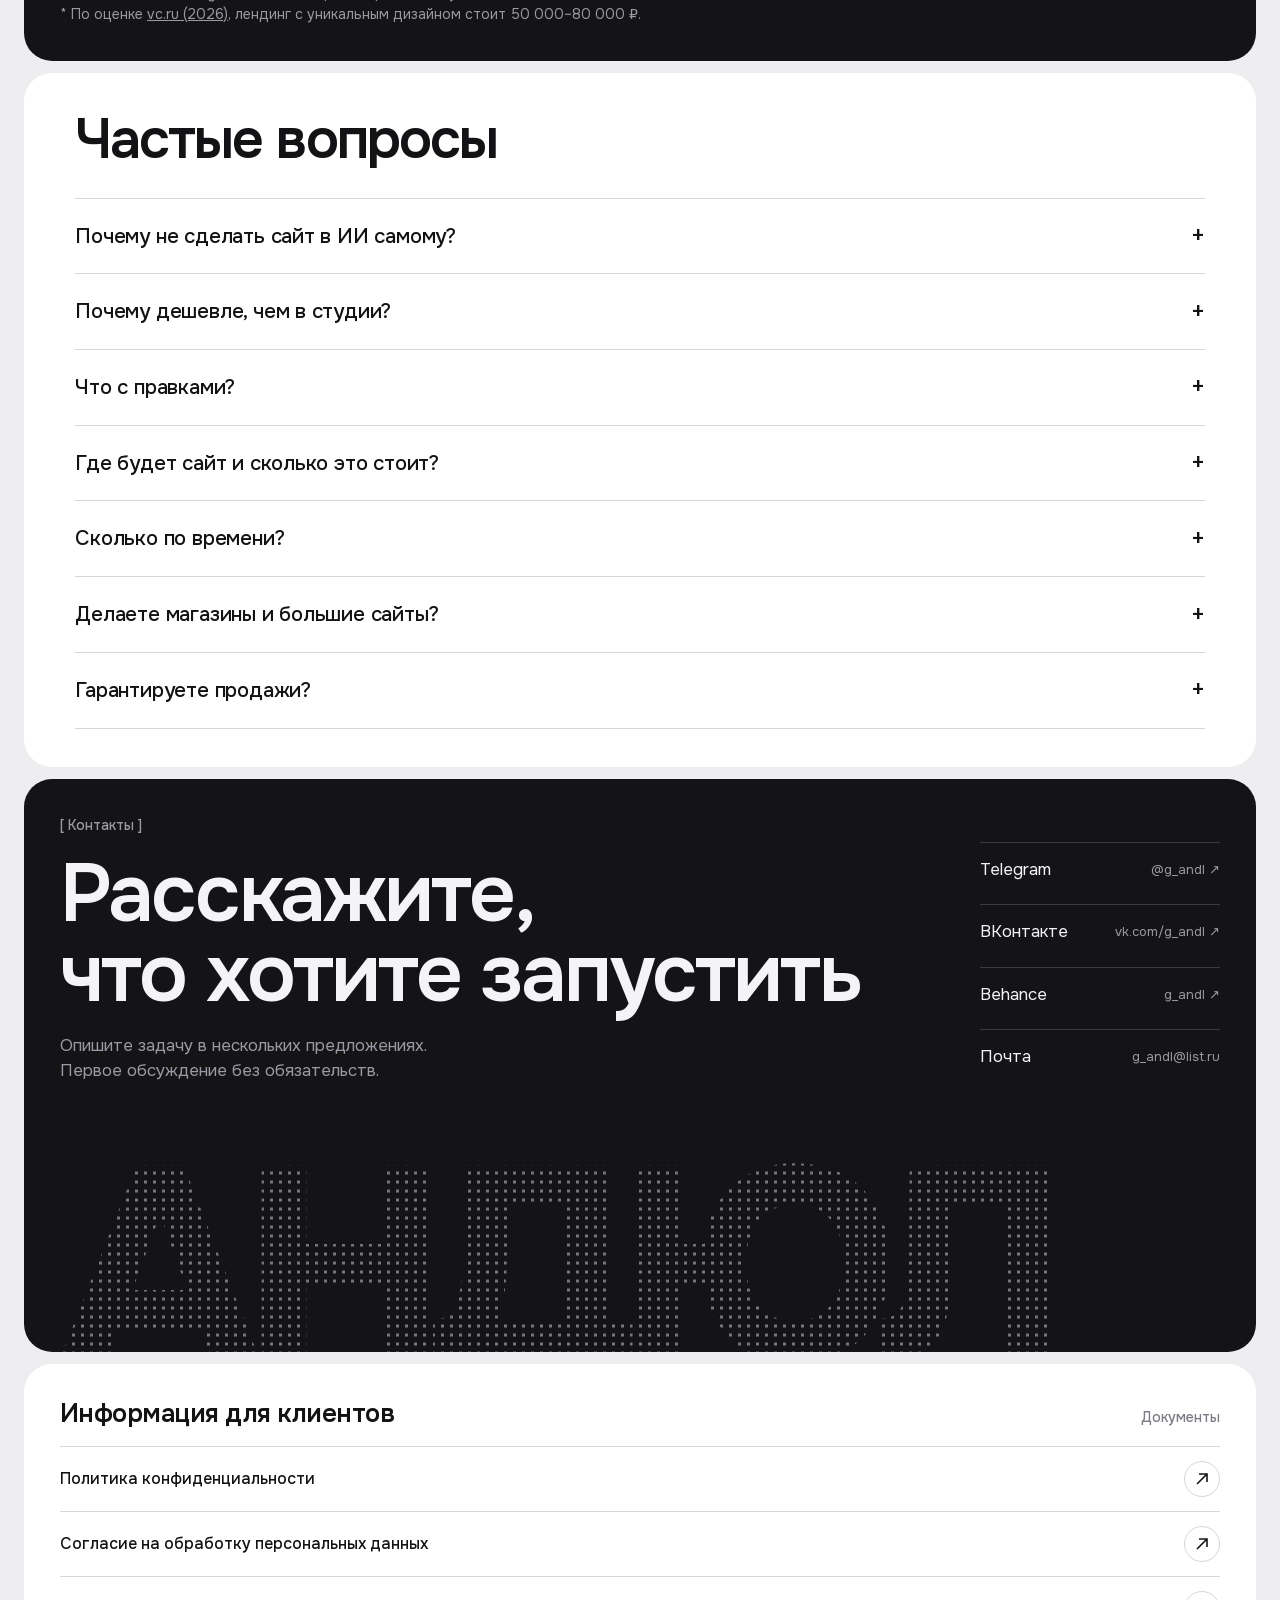
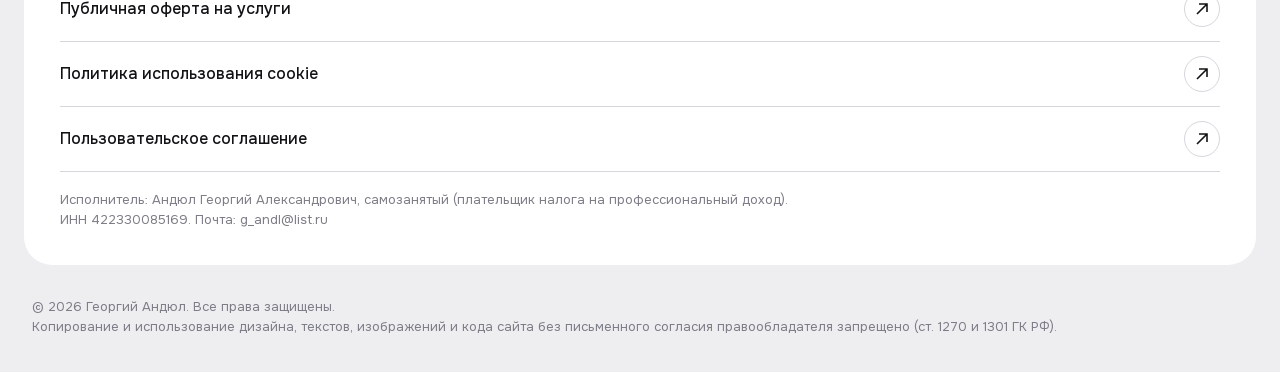
==== commit f51a8f5c: "Add files via upload" ====
--- a/index.html
+++ b/index.html
@@ -422,7 +422,7 @@
 @media (prefers-reduced-motion:reduce){.promo-pop{transition:none;transform:none}}
 
 html.is-loading{overflow:hidden}
-#loader{position:fixed;inset:0;z-index:200;display:grid;place-items:center;background:#0B0B0D;color:#F4F4F6;transition:opacity .5s,visibility .5s}
+#loader{position:fixed;inset:0;z-index:200;display:grid;place-items:center;background:#0B0B0D;color:#F4F4F6;transition:opacity .3s,visibility .3s}
 #loader.done{opacity:0;visibility:hidden;pointer-events:none}
 #loader .ld{display:flex;flex-direction:column;align-items:center;gap:22px;padding:24px;width:min(340px,100%)}
 #loader .win{position:relative;width:100%;height:210px;flex:none;border-radius:18px;background:#18181B;border:1px solid #2B2B30;padding:12px;display:flex;flex-direction:column;gap:8px;box-shadow:0 20px 60px rgba(0,0,0,.5)}
@@ -451,6 +451,7 @@
 @keyframes ldcur{0%{transform:translate(220px,150px)}18%{transform:translate(60px,50px)}30%{transform:translate(60px,50px) scale(.8)}34%{transform:translate(60px,50px)}52%{transform:translate(120px,120px)}60%{transform:translate(120px,120px) scale(.8)}64%{transform:translate(120px,120px)}85%{transform:translate(230px,125px)}100%{transform:translate(260px,170px)}}
 @media (prefers-reduced-motion:reduce){#loader .bk,#loader .lhero em,#loader .lhero b,#loader .cur{animation:none;opacity:1}}
 </style>
+<script src="/theme.js"></script>
 </head><body>
 <div id="loader" role="status" aria-live="polite"><div class="ld">
 <div class="win" aria-hidden="true"><div class="tb"><i></i><i></i><i></i><span></span></div><div class="bk lhero"><em></em><b></b><u></u></div><div class="lrow"><div class="bk"></div><div class="bk"></div></div>
@@ -468,9 +469,9 @@
   var reduce=window.matchMedia&&matchMedia('(prefers-reduced-motion: reduce)').matches;
   function show(){if(done)return;ph.textContent=P[pi];pi=(pi+1)%P.length}
   show();
-  var pv=setInterval(show,650);
+  var pv=setInterval(show,380);
   var iv=setInterval(function(){
-    var el=Date.now()-t0,target=loaded?100:Math.min(94,el/1800*94);
+    var el=Date.now()-t0,target=loaded?100:Math.min(94,el/650*94);
     pct+=(target-pct)*.2;if(loaded&&pct>99)pct=100;
     var v=Math.round(pct);bar.style.transform='scaleX('+(pct/100)+')';nn.textContent=v+'%';
     if(loaded&&v>=100){hide()}
@@ -479,11 +480,12 @@
     if(done)return;done=true;clearInterval(iv);clearInterval(pv);
     bar.style.transform='scaleX(1)';nn.textContent='100%';
     L.classList.add('done');de.classList.remove('is-loading');
-    setTimeout(function(){if(L.parentNode)L.parentNode.removeChild(L)},700);
+    setTimeout(function(){if(L.parentNode)L.parentNode.removeChild(L)},400);
   }
-  function ready(){var w=Math.max(0,1800-(Date.now()-t0));setTimeout(function(){loaded=true},w)}
-  if(document.readyState==='complete')ready();else window.addEventListener('load',ready);
-  setTimeout(hide,4500);
+  function ready(){var w=Math.max(0,650-(Date.now()-t0));setTimeout(function(){loaded=true},w)}
+  function go(){var f=document.fonts&&document.fonts.ready;if(f)f.then(ready,ready);else ready()}
+  if(document.readyState!=='loading')go();else document.addEventListener('DOMContentLoaded',go);
+  setTimeout(hide,1800);
 })();
 </script>
 
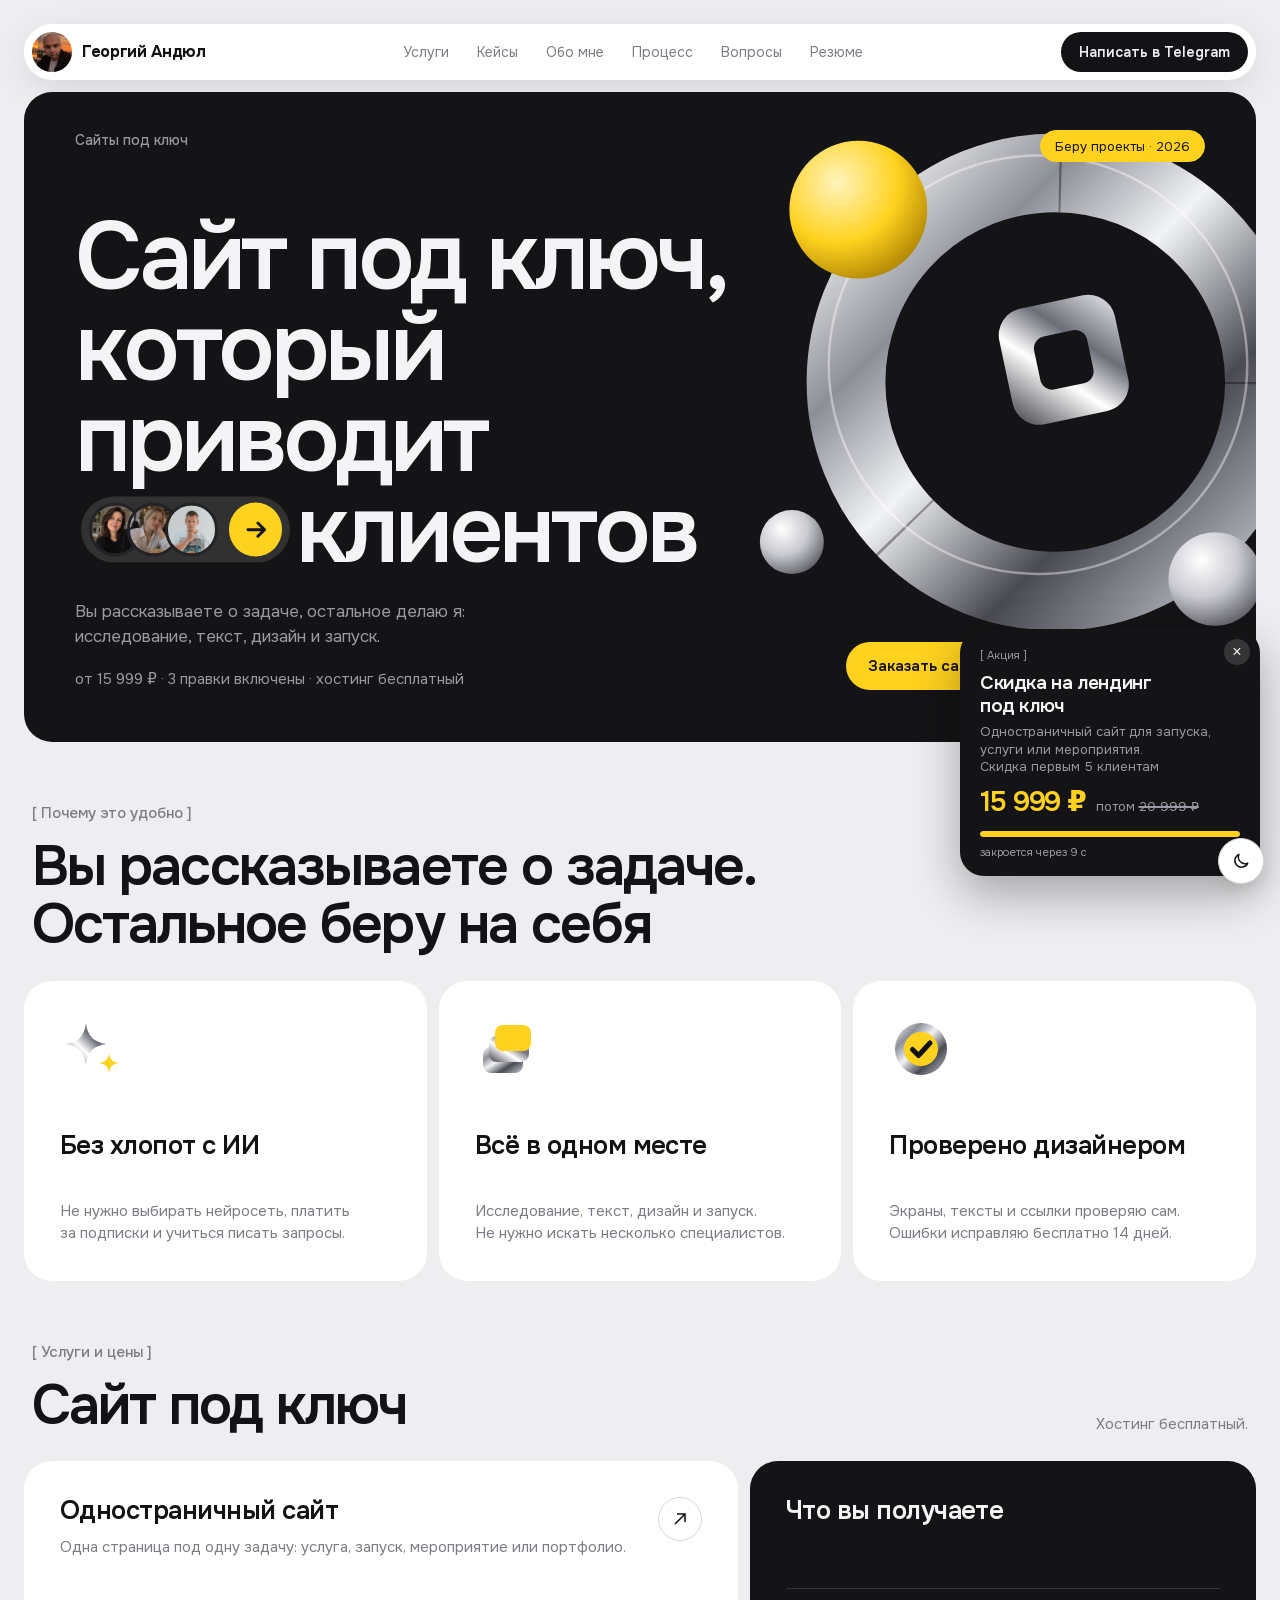
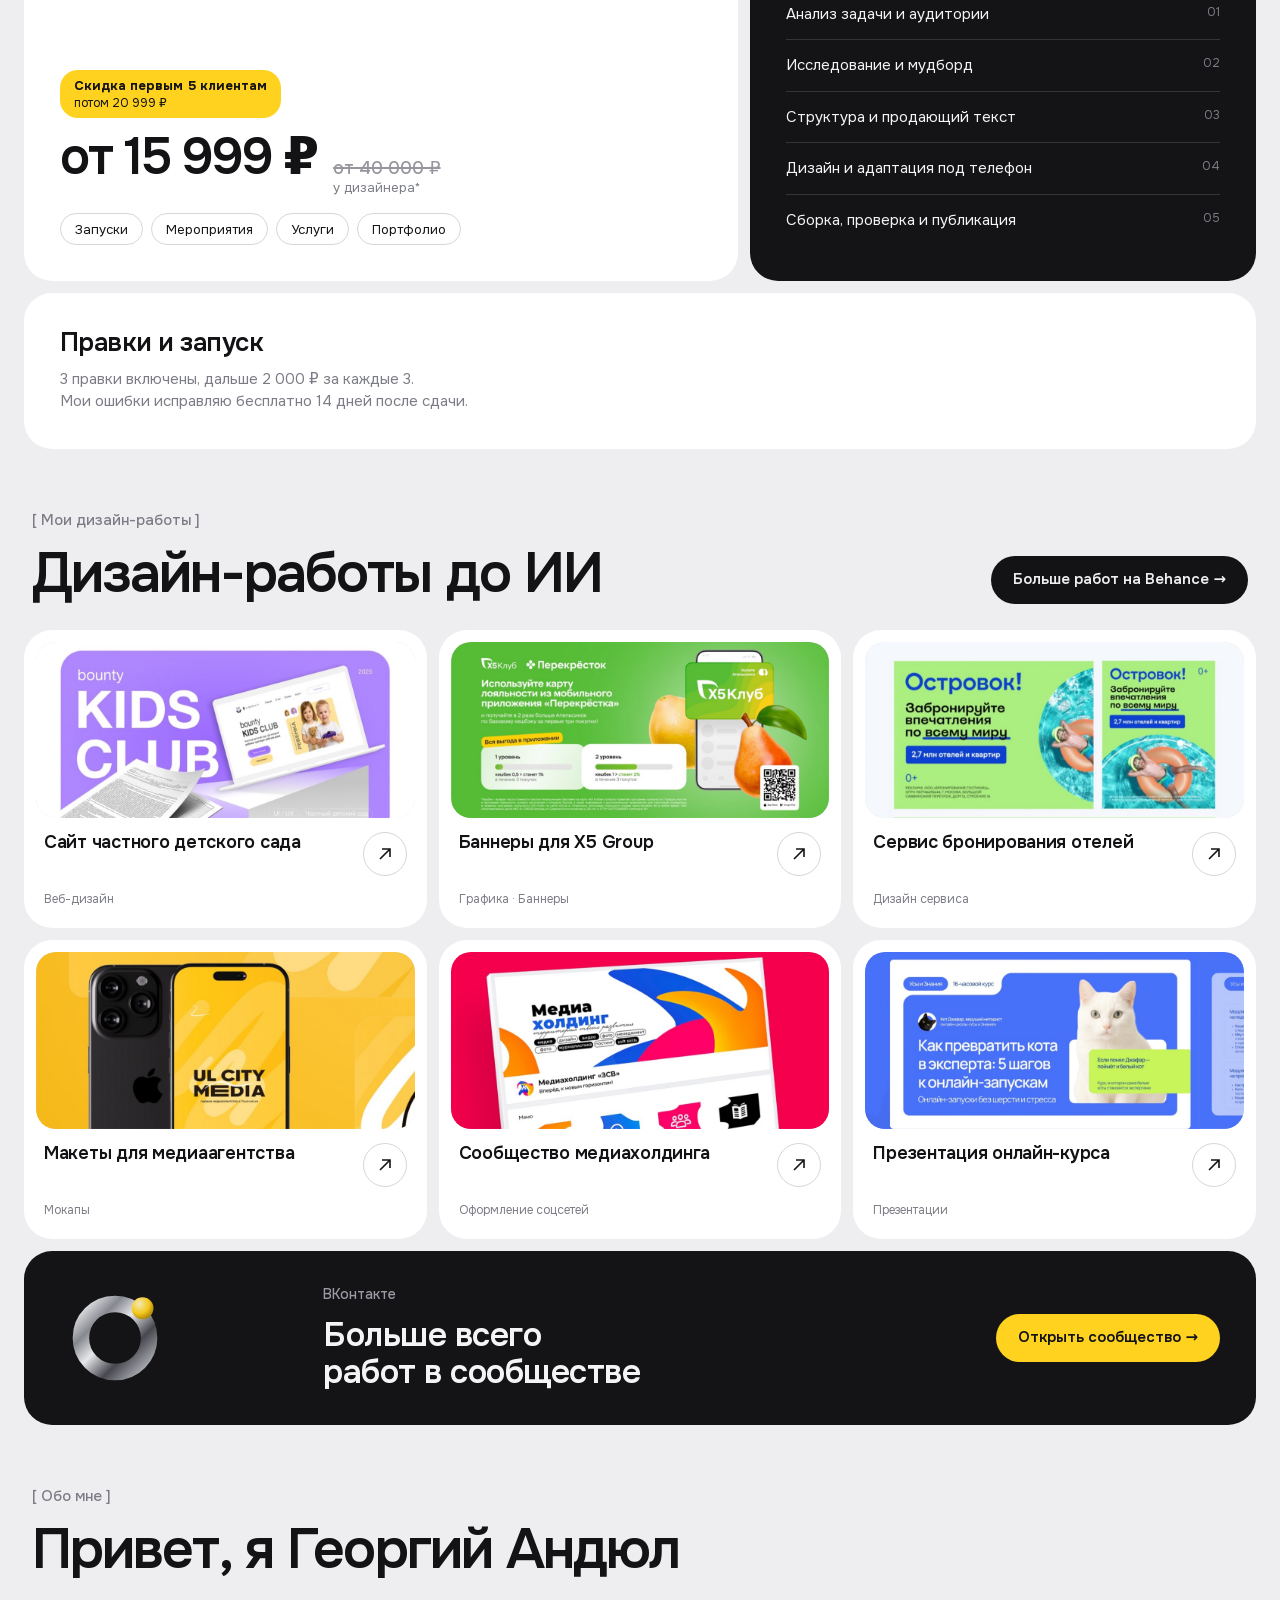
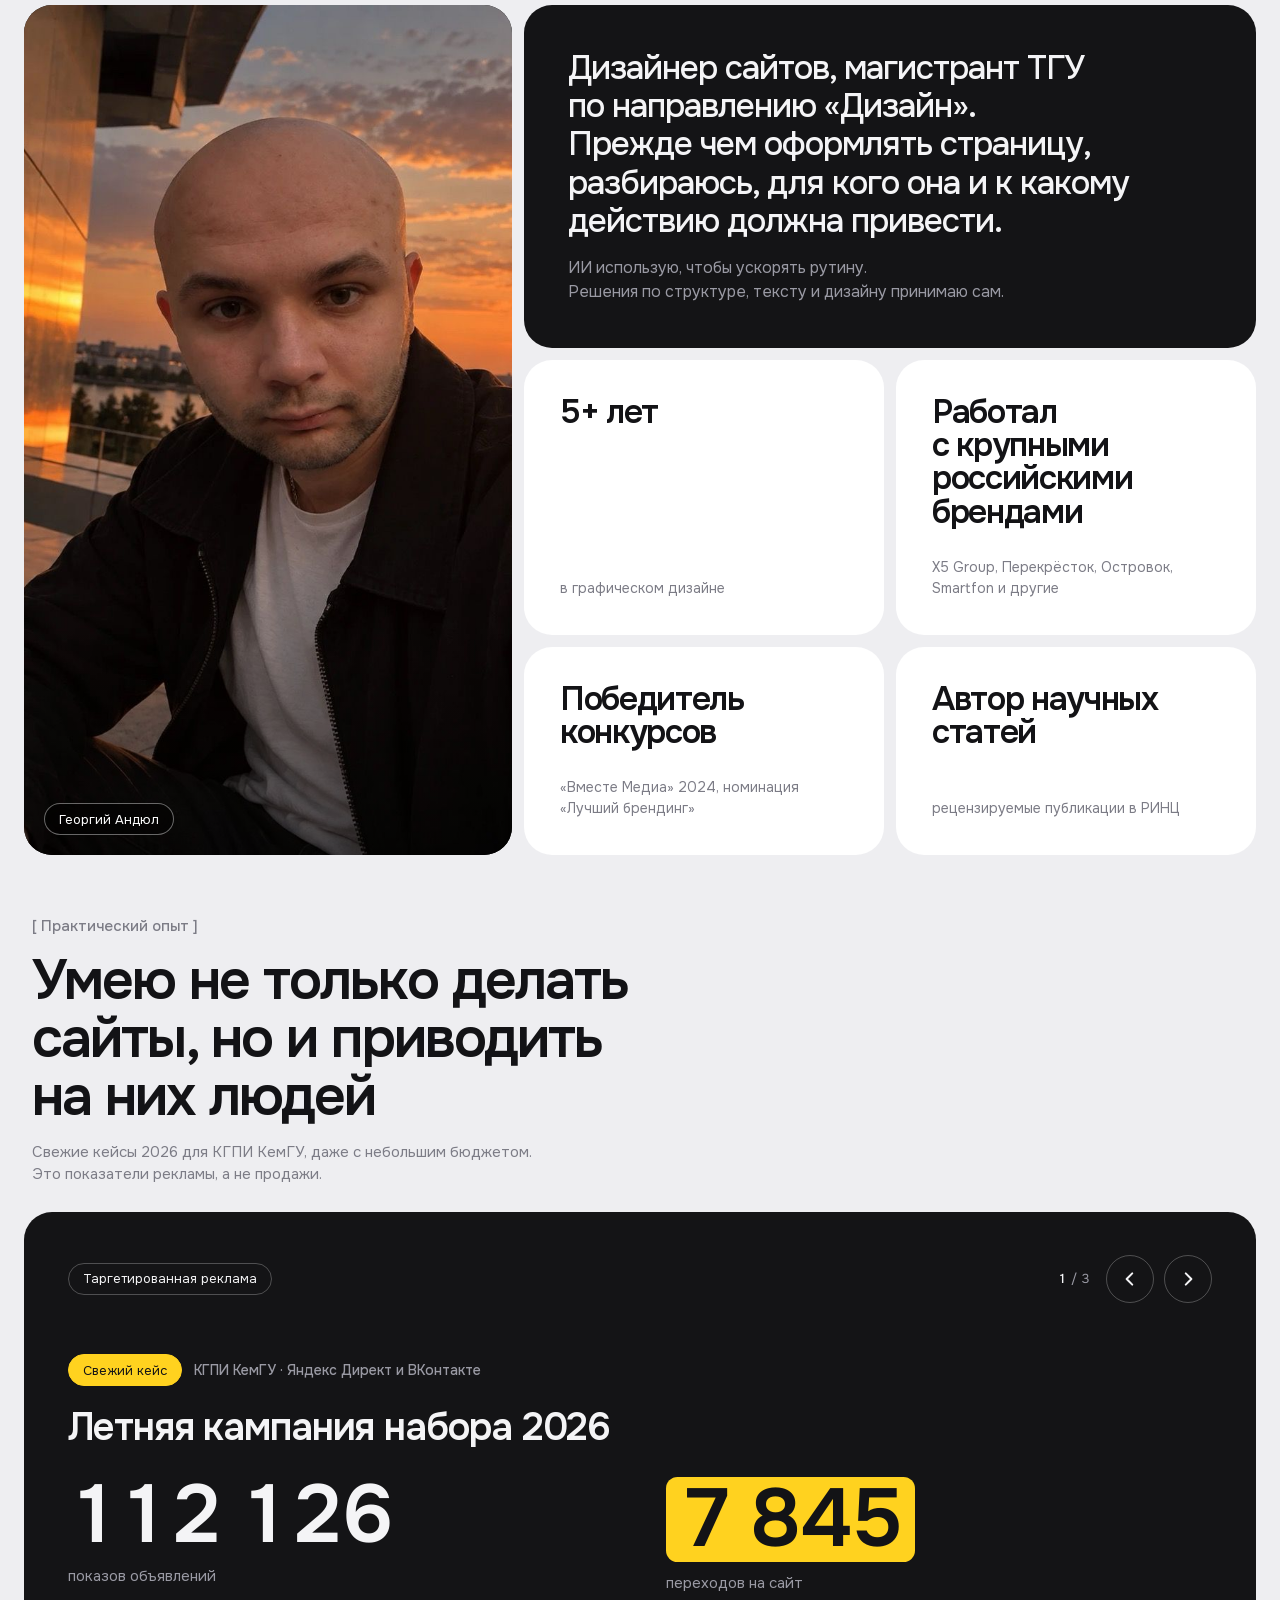
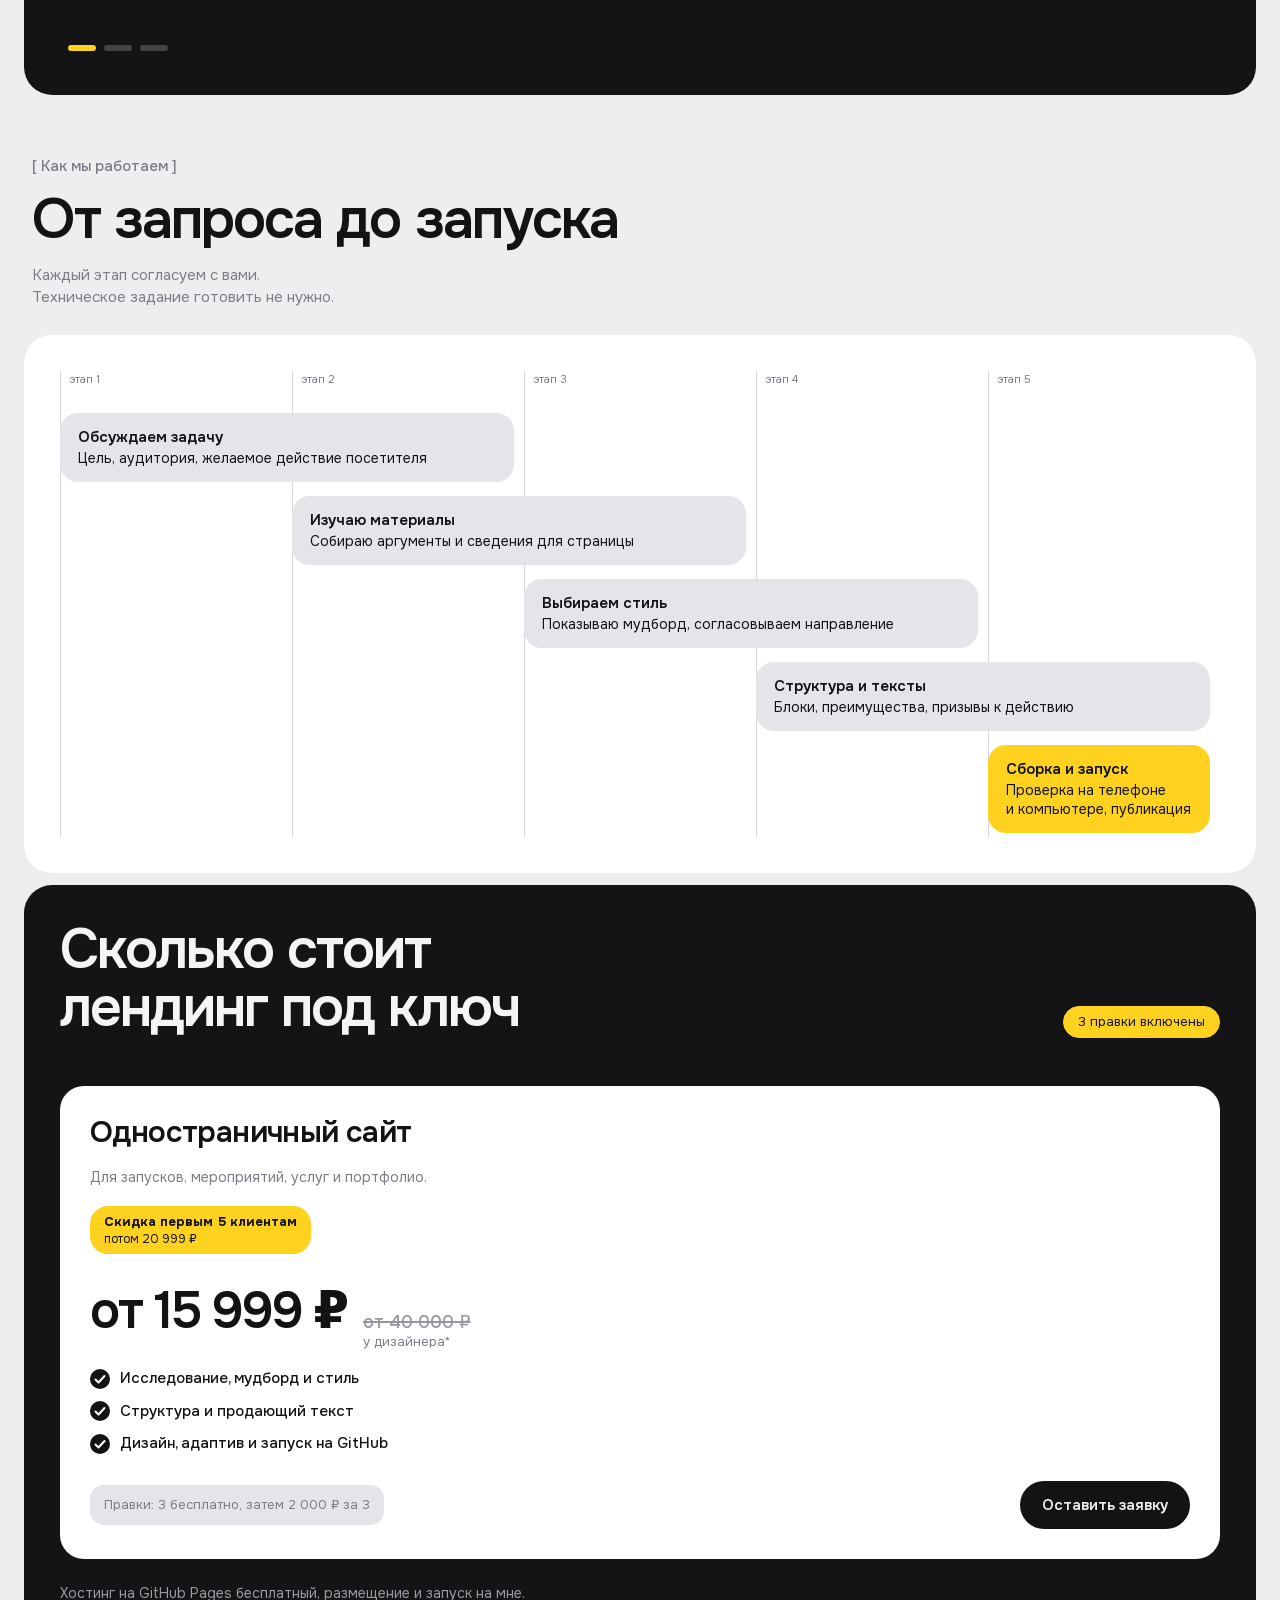
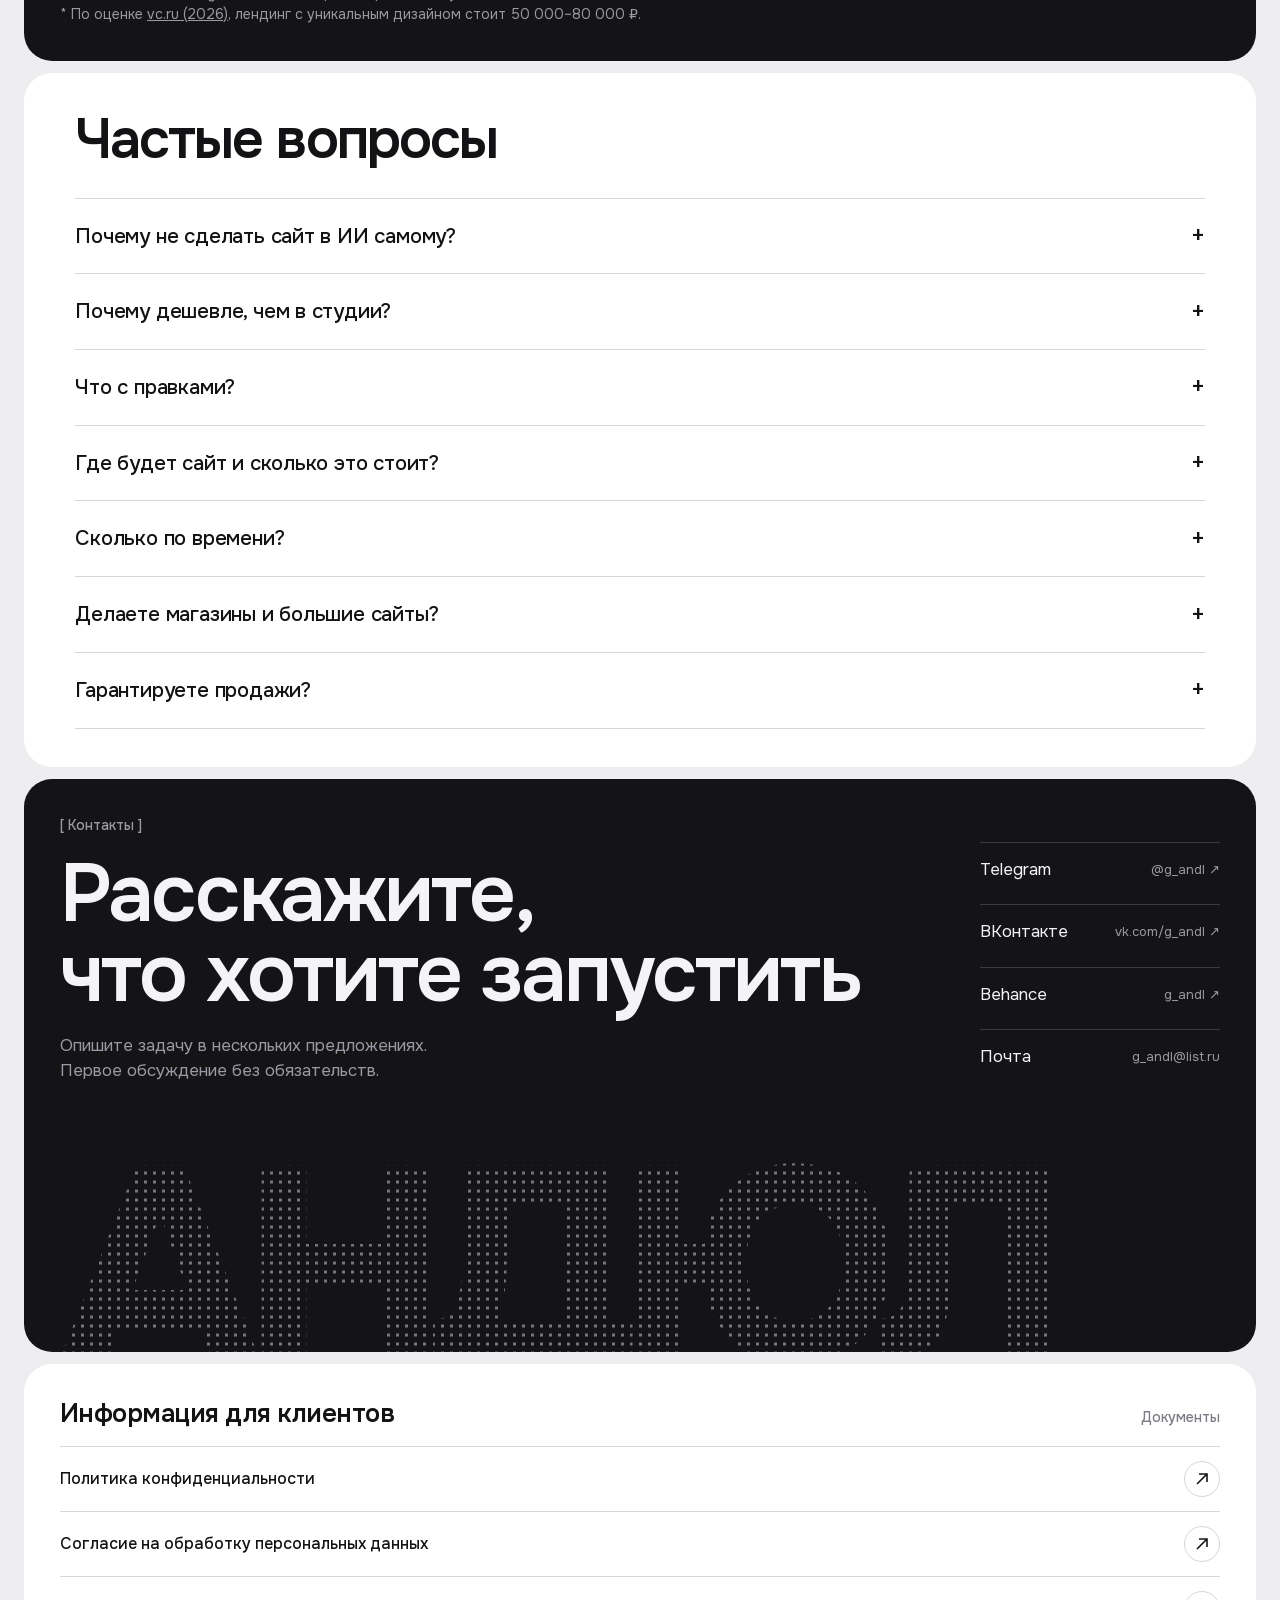
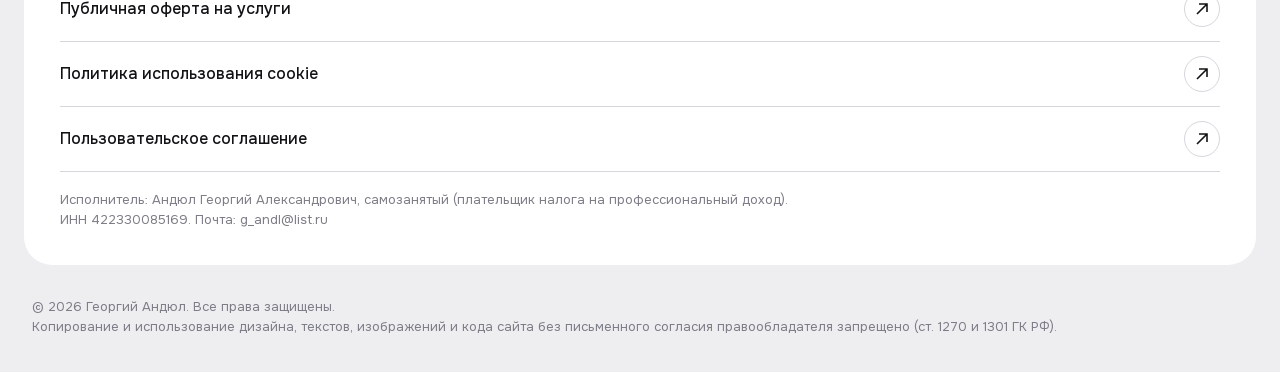
==== commit f5488806: "Add files via upload" ====
--- a/index.html
+++ b/index.html
@@ -421,73 +421,10 @@
 @media (max-width:640px){.promo-pop{right:10px;bottom:12px;width:min(236px,calc(100vw - 20px));padding:14px 16px 13px;border-radius:20px}.promo-pop b{font-size:16px}.promo-pop .pr strong{font-size:22px}}
 @media (prefers-reduced-motion:reduce){.promo-pop{transition:none;transform:none}}
 
-html.is-loading{overflow:hidden}
-#loader{position:fixed;inset:0;z-index:200;display:grid;place-items:center;background:#0B0B0D;color:#F4F4F6;transition:opacity .3s,visibility .3s}
-#loader.done{opacity:0;visibility:hidden;pointer-events:none}
-#loader .ld{display:flex;flex-direction:column;align-items:center;gap:22px;padding:24px;width:min(340px,100%)}
-#loader .win{position:relative;width:100%;height:210px;flex:none;border-radius:18px;background:#18181B;border:1px solid #2B2B30;padding:12px;display:flex;flex-direction:column;gap:8px;box-shadow:0 20px 60px rgba(0,0,0,.5)}
-#loader .tb{display:flex;align-items:center;gap:5px}
-#loader .tb i{width:7px;height:7px;border-radius:50%;background:#3A3A40}
-#loader .tb span{flex:1;height:8px;border-radius:4px;background:#232327;margin-left:8px}
-#loader .bk{border-radius:10px;background:#232327;opacity:0;animation:ldpop 3.2s ease-in-out infinite}
-#loader .lhero{flex:1.25;position:relative;overflow:hidden;background:#141416;animation-delay:.1s}
-#loader .lhero em{position:absolute;left:14px;top:14px;width:46px;height:46px;border-radius:50%;border:7px solid #D9DADF;border-right-color:transparent;animation:ldspin 1.2s linear infinite}
-#loader .lhero b{position:absolute;left:50px;top:8px;width:14px;height:14px;border-radius:50%;background:#FFD21F;animation:ldbob 1.1s ease-in-out infinite}
-#loader .lhero u{position:absolute;right:14px;bottom:14px;width:46%;height:9px;border-radius:5px;background:#2F2F34;box-shadow:0 -16px 0 #2F2F34}
-#loader .lrow{display:flex;gap:8px;flex:1}
-#loader .lrow .bk{flex:1}
-#loader .lrow .bk:nth-child(1){animation-delay:.9s}
-#loader .lrow .bk:nth-child(2){animation-delay:1.3s;background:#FFD21F}
-#loader .cur{position:absolute;left:0;top:0;width:20px;height:20px;animation:ldcur 3.2s ease-in-out infinite;filter:drop-shadow(0 2px 4px rgba(0,0,0,.6))}
-#loader .nm{font-weight:600;font-size:19px;letter-spacing:-.02em}
-#loader .ph{min-height:20px;font-family:var(--mono);font-size:13px;color:#9A9AA4;text-align:center}
-#loader .pc{display:flex;align-items:center;gap:12px;width:100%}
-#loader .bar{flex:1;height:4px;border-radius:2px;background:#2B2B30;overflow:hidden}
-#loader .bar i{display:block;height:100%;width:100%;background:#FFD21F;transform-origin:left;transform:scaleX(0)}
-#loader .n{font-family:var(--mono);font-size:12px;color:#9A9AA4;min-width:34px;text-align:right}
-@keyframes ldspin{to{transform:rotate(360deg)}}
-@keyframes ldbob{50%{transform:translate(-5px,6px)}}
-@keyframes ldpop{0%{opacity:0;transform:translateY(10px) scale(.9)}14%,82%{opacity:1;transform:none}96%,100%{opacity:0;transform:translateY(-6px) scale(.97)}}
-@keyframes ldcur{0%{transform:translate(220px,150px)}18%{transform:translate(60px,50px)}30%{transform:translate(60px,50px) scale(.8)}34%{transform:translate(60px,50px)}52%{transform:translate(120px,120px)}60%{transform:translate(120px,120px) scale(.8)}64%{transform:translate(120px,120px)}85%{transform:translate(230px,125px)}100%{transform:translate(260px,170px)}}
-@media (prefers-reduced-motion:reduce){#loader .bk,#loader .lhero em,#loader .lhero b,#loader .cur{animation:none;opacity:1}}
 </style>
 <script src="/theme.js"></script>
 </head><body>
-<div id="loader" role="status" aria-live="polite"><div class="ld">
-<div class="win" aria-hidden="true"><div class="tb"><i></i><i></i><i></i><span></span></div><div class="bk lhero"><em></em><b></b><u></u></div><div class="lrow"><div class="bk"></div><div class="bk"></div></div>
-<svg class="cur" viewBox="0 0 20 20"><path d="M3 2l13 6.5-5.5 1.8L8.2 16z" fill="#fff" stroke="#0B0B0D" stroke-width="1.2" stroke-linejoin="round"/></svg></div>
-<div class="nm">Георгий Андюл</div><div class="ph" id="ldPh"></div>
-<div class="pc"><div class="bar" aria-hidden="true"><i id="ldBar"></i></div><div class="n" id="ldN">0%</div></div>
-</div></div>
-<noscript><style>#loader{display:none}html.is-loading{overflow:auto}</style></noscript>
-<script>
-(function(){
-  var de=document.documentElement,L=document.getElementById('loader'),ph=document.getElementById('ldPh'),bar=document.getElementById('ldBar'),nn=document.getElementById('ldN');
-  if(!L)return;
-  de.classList.add('is-loading');
-  var P=['Расставляю пиксели по\u00a0линейке','Уговариваю шрифты загрузиться','Наливаю кофе в\u00a0код','Полирую скругления до\u00a0блеска','Чешу затылок над\u00a0отступами','Проверяю, что кнопки нажимаются','Грею пиксели перед\u00a0показом'],pi=0,ci=0,t0=Date.now(),done=false,loaded=false,pct=0;
-  var reduce=window.matchMedia&&matchMedia('(prefers-reduced-motion: reduce)').matches;
-  function show(){if(done)return;ph.textContent=P[pi];pi=(pi+1)%P.length}
-  show();
-  var pv=setInterval(show,380);
-  var iv=setInterval(function(){
-    var el=Date.now()-t0,target=loaded?100:Math.min(94,el/650*94);
-    pct+=(target-pct)*.2;if(loaded&&pct>99)pct=100;
-    var v=Math.round(pct);bar.style.transform='scaleX('+(pct/100)+')';nn.textContent=v+'%';
-    if(loaded&&v>=100){hide()}
-  },50);
-  function hide(){
-    if(done)return;done=true;clearInterval(iv);clearInterval(pv);
-    bar.style.transform='scaleX(1)';nn.textContent='100%';
-    L.classList.add('done');de.classList.remove('is-loading');
-    setTimeout(function(){if(L.parentNode)L.parentNode.removeChild(L)},400);
-  }
-  function ready(){var w=Math.max(0,650-(Date.now()-t0));setTimeout(function(){loaded=true},w)}
-  function go(){var f=document.fonts&&document.fonts.ready;if(f)f.then(ready,ready);else ready()}
-  if(document.readyState!=='loading')go();else document.addEventListener('DOMContentLoaded',go);
-  setTimeout(hide,1800);
-})();
-</script>
+
 
 
 <svg width="0" height="0" style="position:absolute" aria-hidden="true">
@@ -511,7 +448,7 @@
 <div class="wrap">
 
 <header class="nav">
-  <a class="logo" href="#top"><img decoding="async" src="avatar.jpg" alt=""><span>Георгий Андюл</span></a>
+  <a class="logo" href="#top"><img src="avatar.jpg" alt="" fetchpriority="high" decoding="async"><span>Георгий Андюл</span></a>
   <nav>
     <a href="#services">Услуги</a><a href="#cases">Кейсы</a><a href="#about">Обо мне</a><a href="#process">Процесс</a><a href="#faq">Вопросы</a><a href="/resume">Резюме</a>
   </nav>
@@ -579,15 +516,15 @@
 <div class="sec-head" id="cases"><div><p class="label" style="margin-bottom:14px">[ Мои дизайн-работы ]</p><h2>Дизайн-работы до ИИ</h2></div><a class="btn btn-ink" href="https://www.behance.net/g_andl" target="_blank" rel="noopener">Больше работ на Behance →</a></div>
 <section class="cases">
   <a class="case hov" href="https://www.behance.net/gallery/225764279/dizajn-sajta-chastnogo-detskogo-sada">
-    <div class="vis"><img src="case1.jpg" alt="Сайт частного детского сада Bounty Kids Club" loading="lazy"></div>
+    <div class="vis"><img src="case1.jpg" alt="Сайт частного детского сада Bounty Kids Club" decoding="async"></div>
     <div class="meta"><h3>Сайт частного детского сада</h3><span class="arrow"><svg viewBox="0 0 16 16"><path d="M3 13L13 3M5 3h8v8" fill="none" stroke="currentColor" stroke-width="1.6"/></svg></span></div>
     <span class="tag">Веб-дизайн</span>
   </a>
-  <a class="case hov" href="https://vk.ru/wall575166598_302" target="_blank" rel="noopener"><div class="vis"><img src="case3.jpg" alt="Баннер X5 Клуб и Перекрёсток" loading="lazy"></div><div class="meta"><h3>Баннеры для X5 Group</h3><span class="arrow"><svg viewBox="0 0 16 16"><path d="M3 13L13 3M5 3h8v8" fill="none" stroke="currentColor" stroke-width="1.6"/></svg></span></div><span class="tag">Графика · Баннеры</span></a>
-  <a class="case hov" href="https://vk.ru/wall575166598_309" target="_blank" rel="noopener"><div class="vis"><img src="case4.jpg" alt="Баннеры Островок" loading="lazy"></div><div class="meta"><h3>Сервис бронирования отелей</h3><span class="arrow"><svg viewBox="0 0 16 16"><path d="M3 13L13 3M5 3h8v8" fill="none" stroke="currentColor" stroke-width="1.6"/></svg></span></div><span class="tag">Дизайн сервиса</span></a>
-  <a class="case hov" href="https://vk.ru/wall575166598_268" target="_blank" rel="noopener"><div class="vis"><img src="case5.jpg" alt="Макеты UL City Media" loading="lazy"></div><div class="meta"><h3>Макеты для медиаагентства</h3><span class="arrow"><svg viewBox="0 0 16 16"><path d="M3 13L13 3M5 3h8v8" fill="none" stroke="currentColor" stroke-width="1.6"/></svg></span></div><span class="tag">Мокапы</span></a>
-  <a class="case hov" href="https://vk.ru/wall575166598_194" target="_blank" rel="noopener"><div class="vis"><img src="case6.jpg" alt="Оформление сообщества медиахолдинга" loading="lazy"></div><div class="meta"><h3>Сообщество медиахолдинга</h3><span class="arrow"><svg viewBox="0 0 16 16"><path d="M3 13L13 3M5 3h8v8" fill="none" stroke="currentColor" stroke-width="1.6"/></svg></span></div><span class="tag">Оформление соцсетей</span></a>
-  <a class="case hov" href="https://vk.ru/wall-219478167_84" target="_blank" rel="noopener"><div class="vis"><img src="case8.jpg" alt="Презентация онлайн-курса" loading="lazy"></div><div class="meta"><h3>Презентация онлайн-курса</h3><span class="arrow"><svg viewBox="0 0 16 16"><path d="M3 13L13 3M5 3h8v8" fill="none" stroke="currentColor" stroke-width="1.6"/></svg></span></div><span class="tag">Презентации</span></a>
+  <a class="case hov" href="https://vk.ru/wall575166598_302" target="_blank" rel="noopener"><div class="vis"><img src="case3.jpg" alt="Баннер X5 Клуб и Перекрёсток" decoding="async"></div><div class="meta"><h3>Баннеры для X5 Group</h3><span class="arrow"><svg viewBox="0 0 16 16"><path d="M3 13L13 3M5 3h8v8" fill="none" stroke="currentColor" stroke-width="1.6"/></svg></span></div><span class="tag">Графика · Баннеры</span></a>
+  <a class="case hov" href="https://vk.ru/wall575166598_309" target="_blank" rel="noopener"><div class="vis"><img src="case4.jpg" alt="Баннеры Островок" decoding="async"></div><div class="meta"><h3>Сервис бронирования отелей</h3><span class="arrow"><svg viewBox="0 0 16 16"><path d="M3 13L13 3M5 3h8v8" fill="none" stroke="currentColor" stroke-width="1.6"/></svg></span></div><span class="tag">Дизайн сервиса</span></a>
+  <a class="case hov" href="https://vk.ru/wall575166598_268" target="_blank" rel="noopener"><div class="vis"><img src="case5.jpg" alt="Макеты UL City Media" decoding="async"></div><div class="meta"><h3>Макеты для медиаагентства</h3><span class="arrow"><svg viewBox="0 0 16 16"><path d="M3 13L13 3M5 3h8v8" fill="none" stroke="currentColor" stroke-width="1.6"/></svg></span></div><span class="tag">Мокапы</span></a>
+  <a class="case hov" href="https://vk.ru/wall575166598_194" target="_blank" rel="noopener"><div class="vis"><img src="case6.jpg" alt="Оформление сообщества медиахолдинга" decoding="async"></div><div class="meta"><h3>Сообщество медиахолдинга</h3><span class="arrow"><svg viewBox="0 0 16 16"><path d="M3 13L13 3M5 3h8v8" fill="none" stroke="currentColor" stroke-width="1.6"/></svg></span></div><span class="tag">Оформление соцсетей</span></a>
+  <a class="case hov" href="https://vk.ru/wall-219478167_84" target="_blank" rel="noopener"><div class="vis"><img src="case8.jpg" alt="Презентация онлайн-курса" decoding="async"></div><div class="meta"><h3>Презентация онлайн-курса</h3><span class="arrow"><svg viewBox="0 0 16 16"><path d="M3 13L13 3M5 3h8v8" fill="none" stroke="currentColor" stroke-width="1.6"/></svg></span></div><span class="tag">Презентации</span></a>
   <a class="case more hov" href="https://vk.ru/andyul" target="_blank" rel="noopener">
     <svg class="more-art" viewBox="0 0 200 200" aria-hidden="true"><circle cx="100" cy="100" r="62" fill="none" stroke="url(#chrome)" stroke-width="30"/><circle cx="150" cy="46" r="20" fill="url(#ballL)"/></svg>
     <div><p class="label">ВКонтакте</p><h3>Больше всего работ в&nbsp;сообществе</h3></div>
@@ -598,7 +535,7 @@
 <!-- ABOUT -->
 <div class="sec-head" id="about"><div><p class="label" style="margin-bottom:14px">[ Обо мне ]</p><h2>Привет, я Георгий Андюл</h2></div></div>
 <section class="about">
-  <figure class="card photo" aria-label="Фото Георгия Андюла"><img loading="lazy" decoding="async" src="me.jpg" alt="Георгий Андюл"><figcaption class="pill lime">Георгий Андюл</figcaption></figure>
+  <figure class="card photo" aria-label="Фото Георгия Андюла"><img decoding="async" src="me.jpg" alt="Георгий Андюл"><figcaption class="pill lime">Георгий Андюл</figcaption></figure>
   <div class="about-r">
     <article class="card dark lead"><p>Дизайнер сайтов, магистрант ТГУ по направлению «Дизайн». <br>Прежде чем оформлять страницу, разбираюсь, для кого она и к какому действию должна привести.</p><p class="lead-sub">ИИ использую, чтобы ускорять рутину. <br>Решения по структуре, тексту и дизайну принимаю сам.</p></article>
     <div class="tiles">
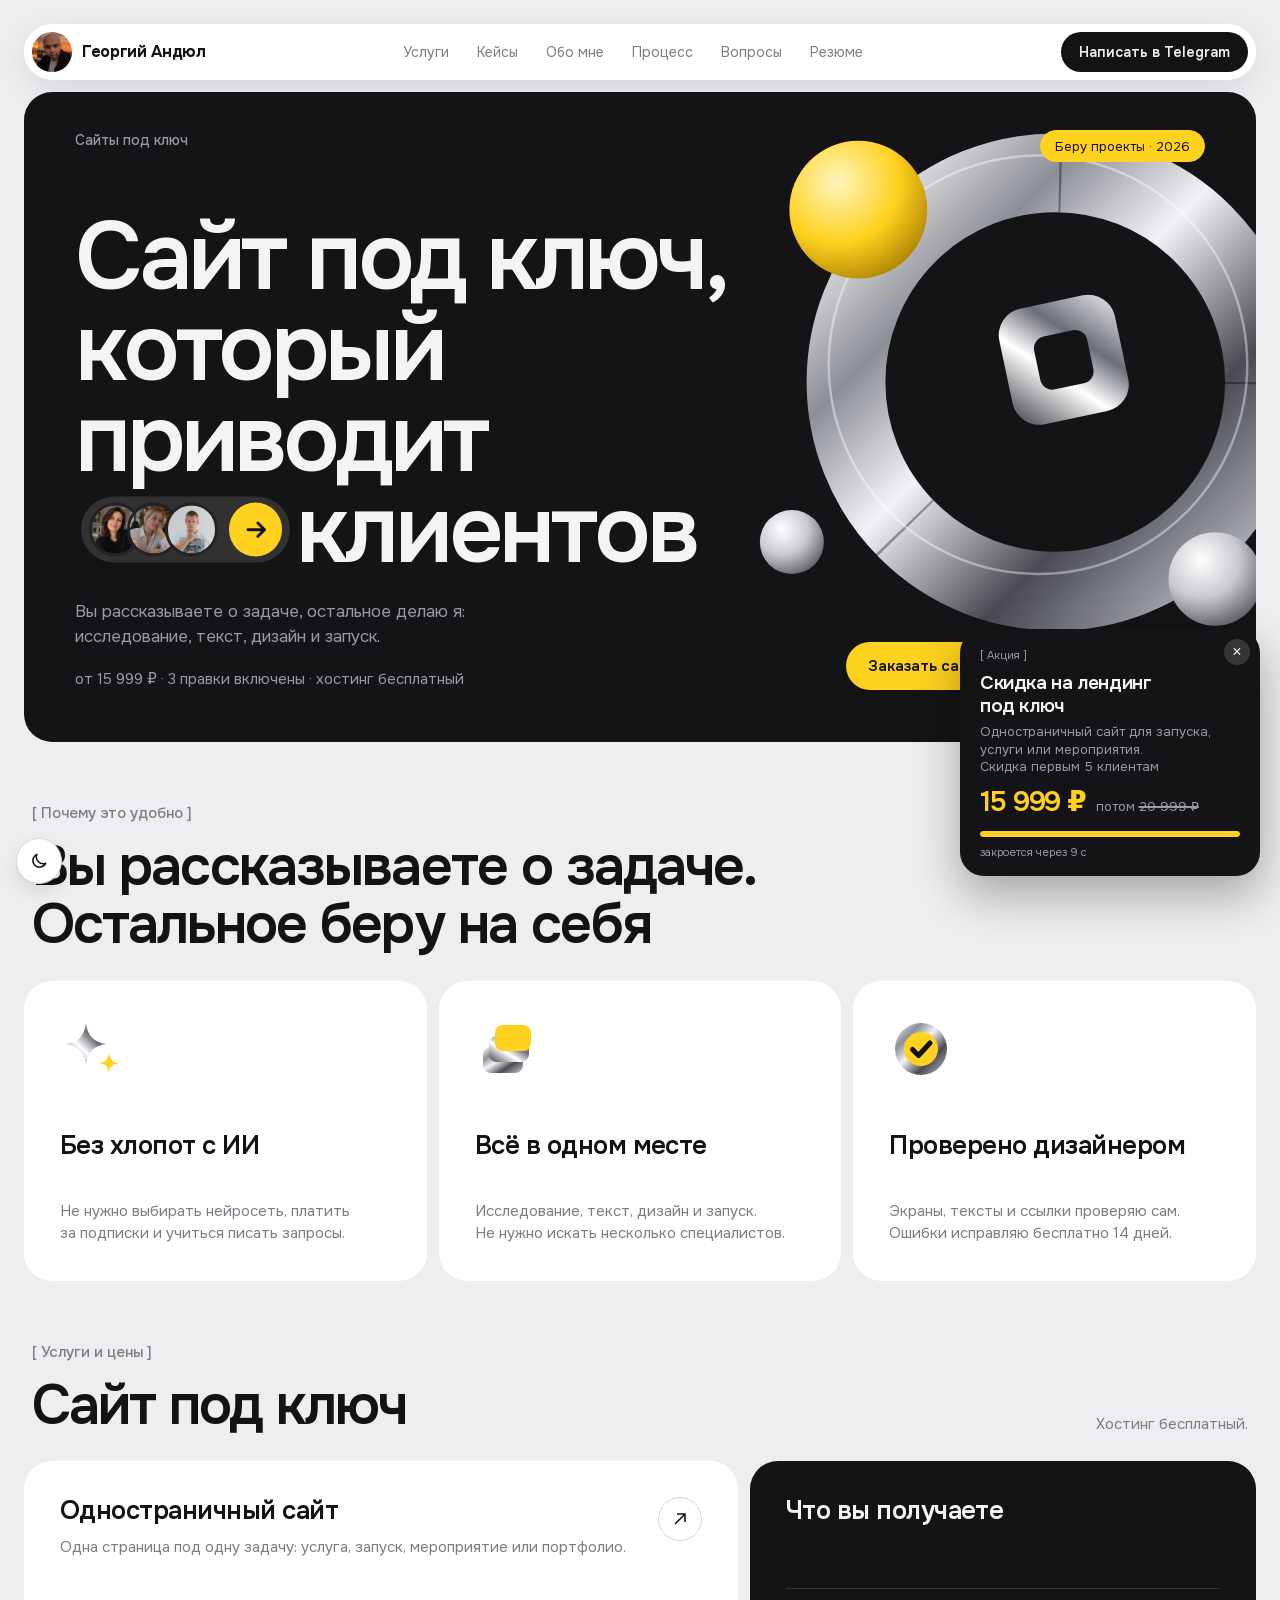
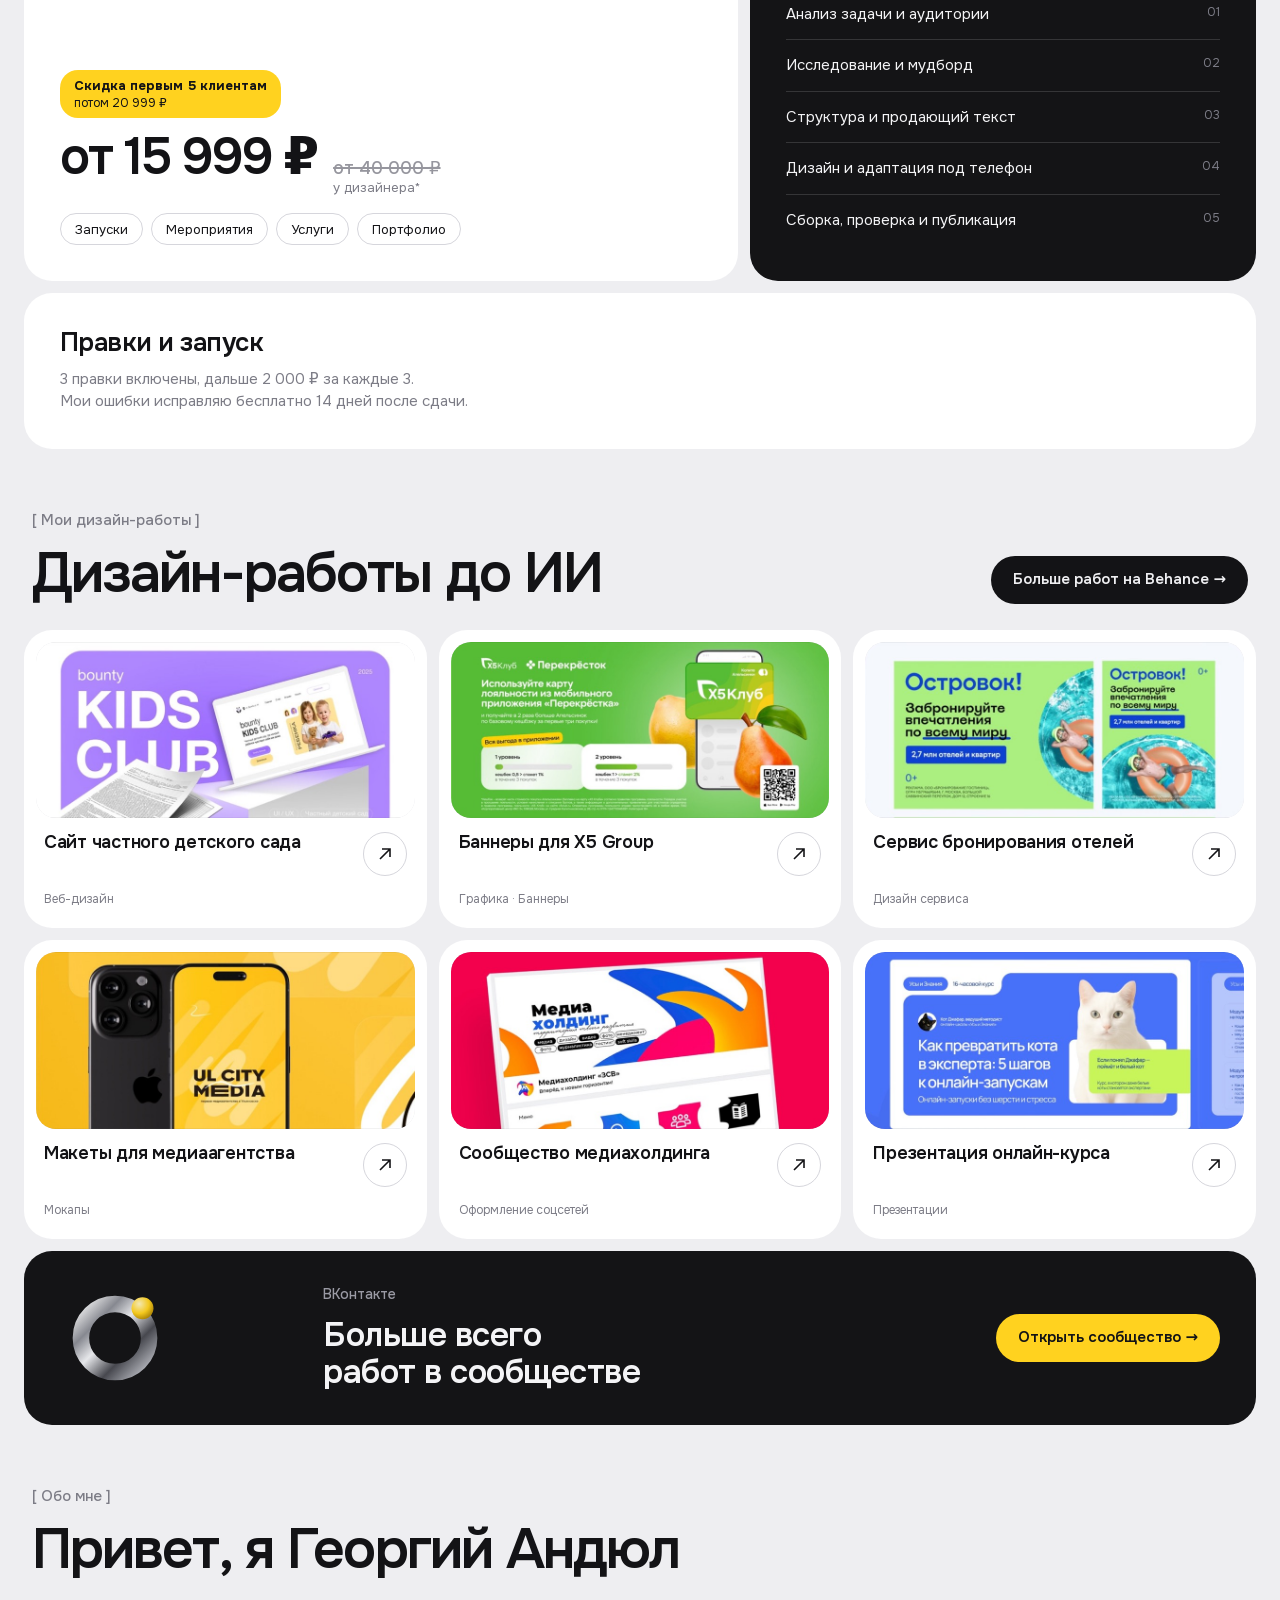
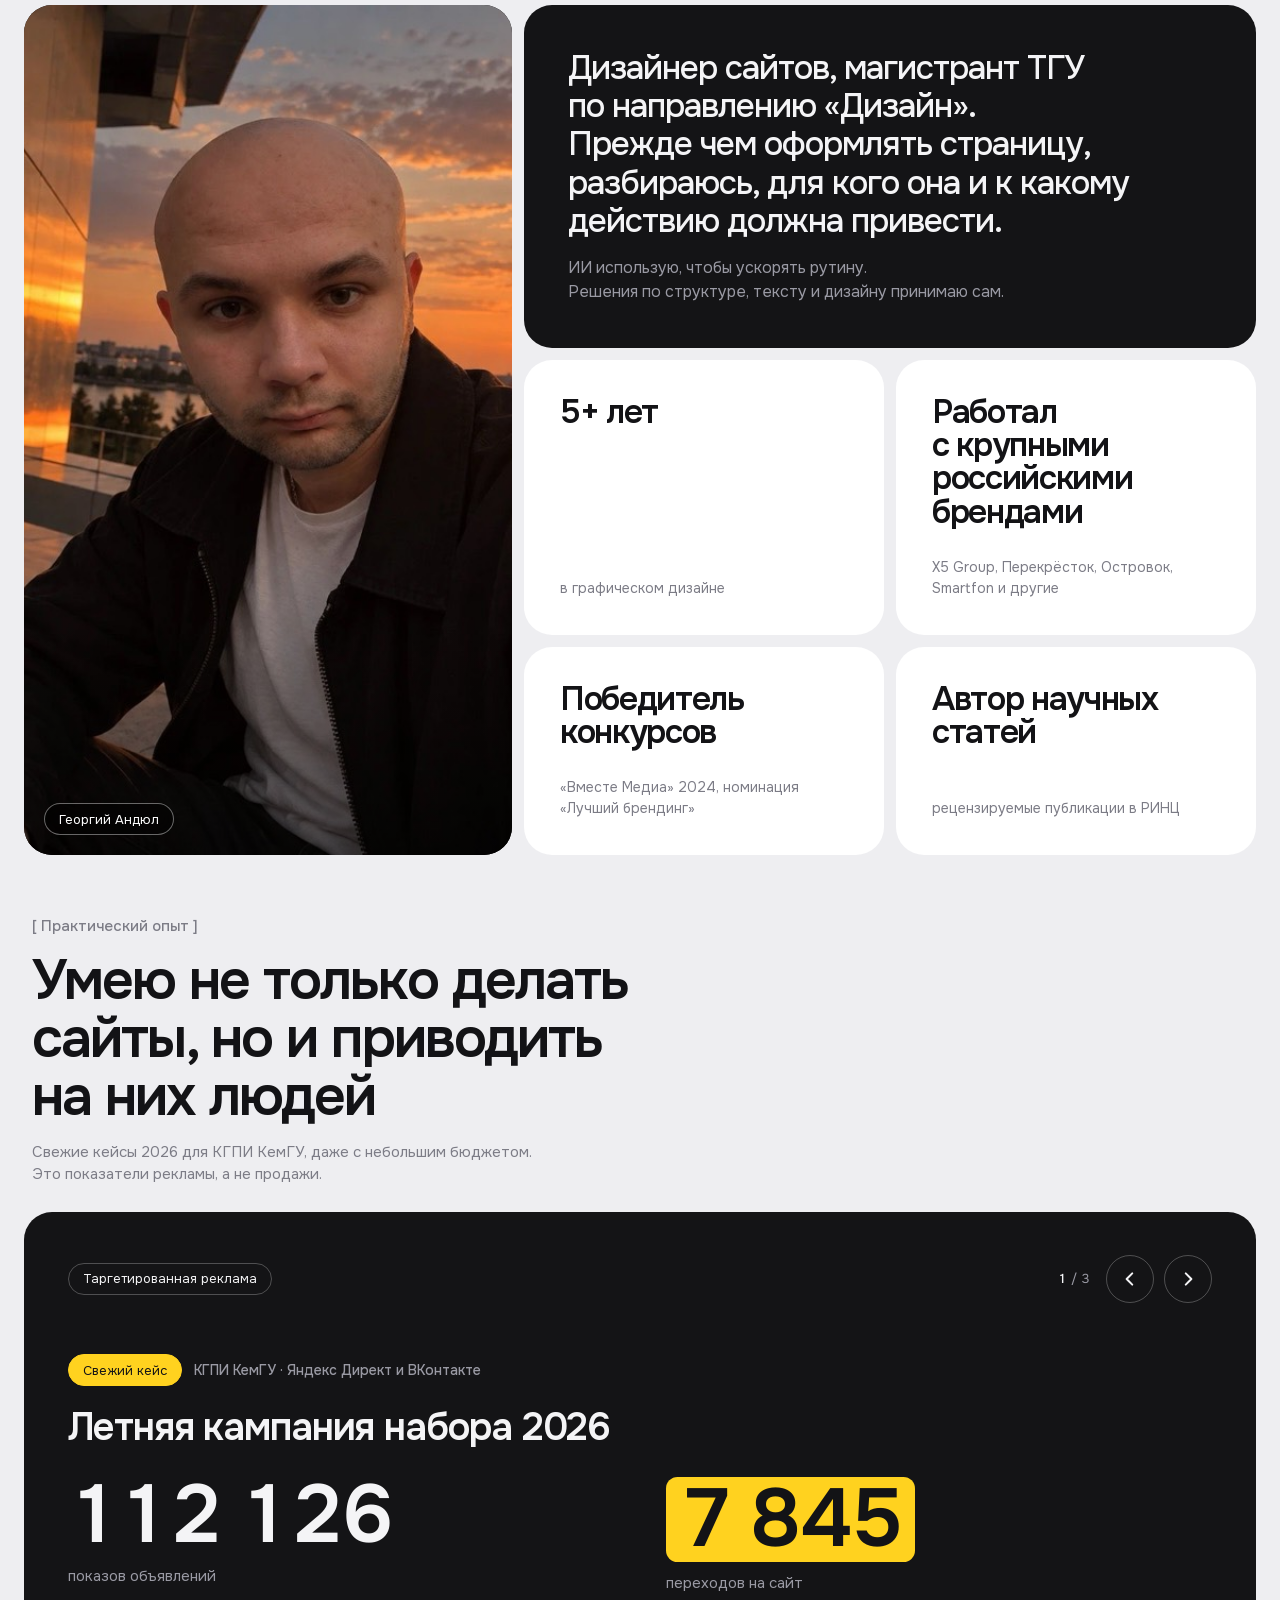
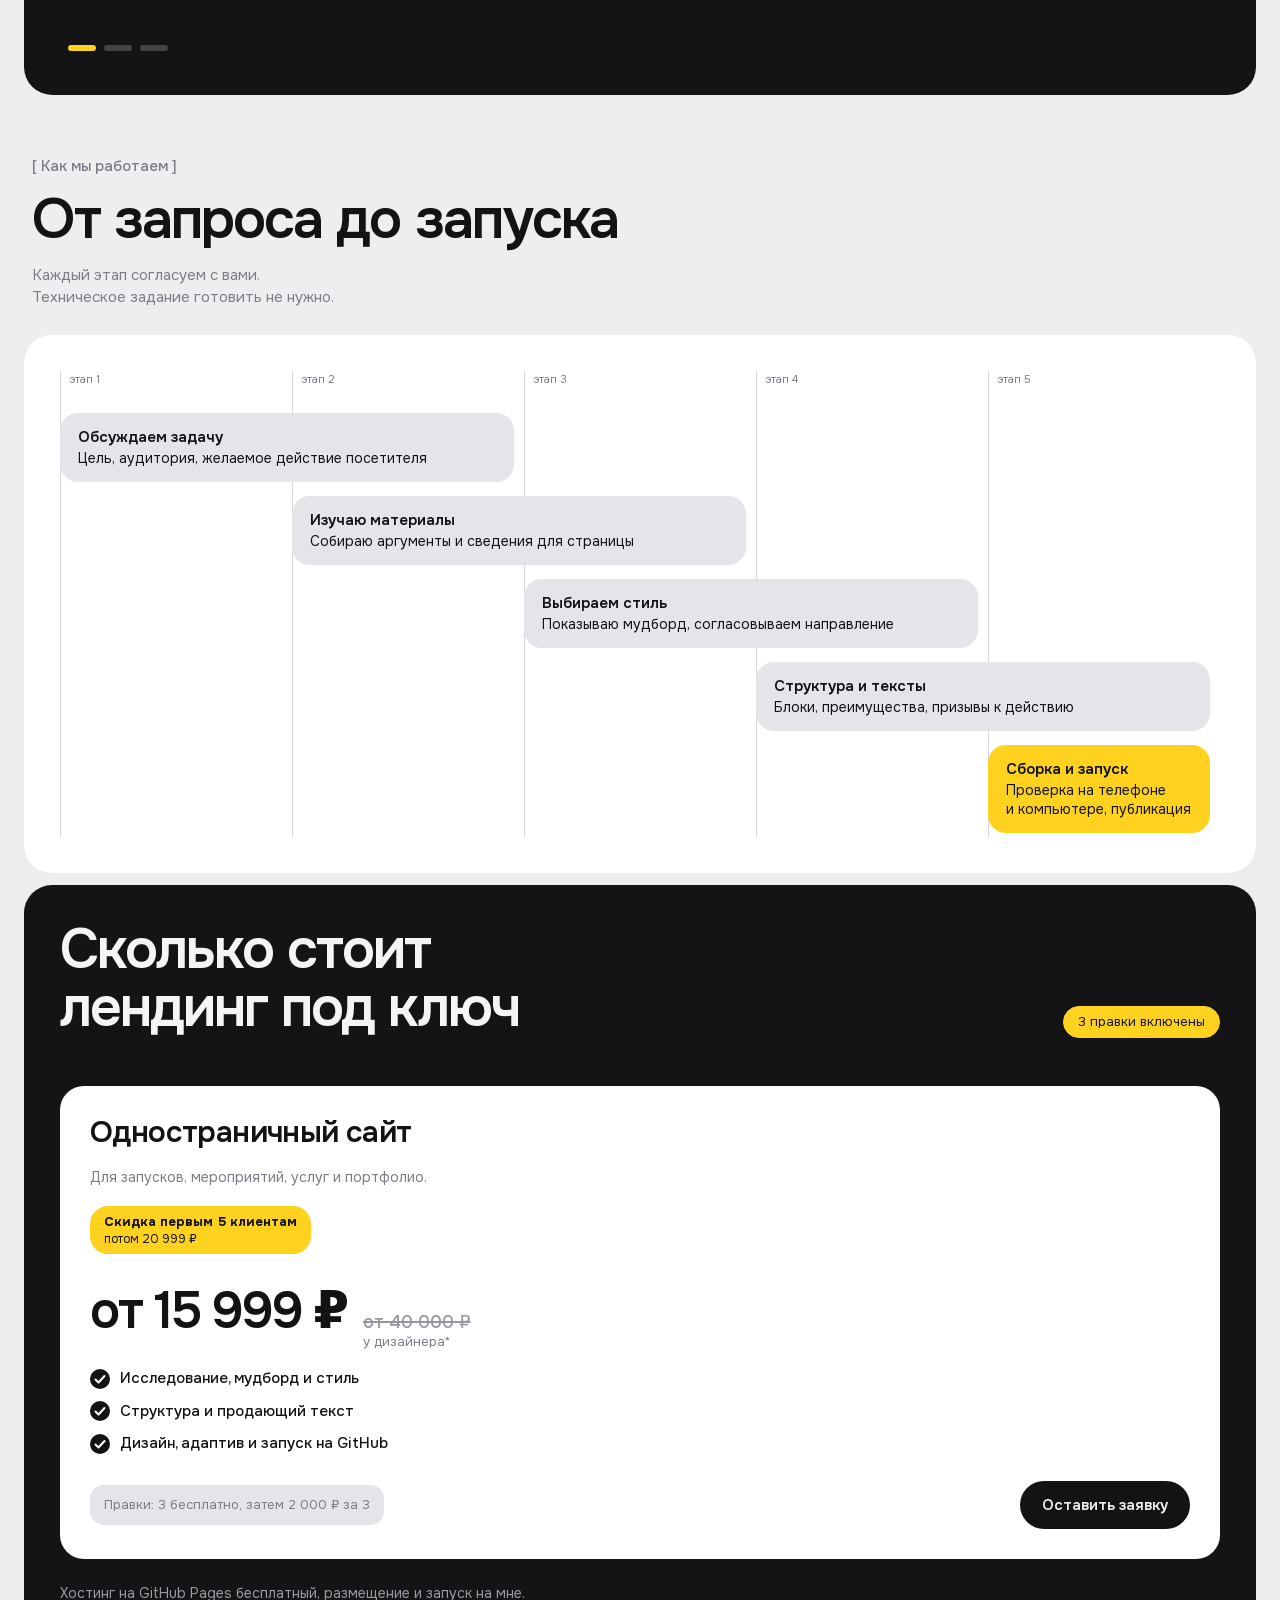
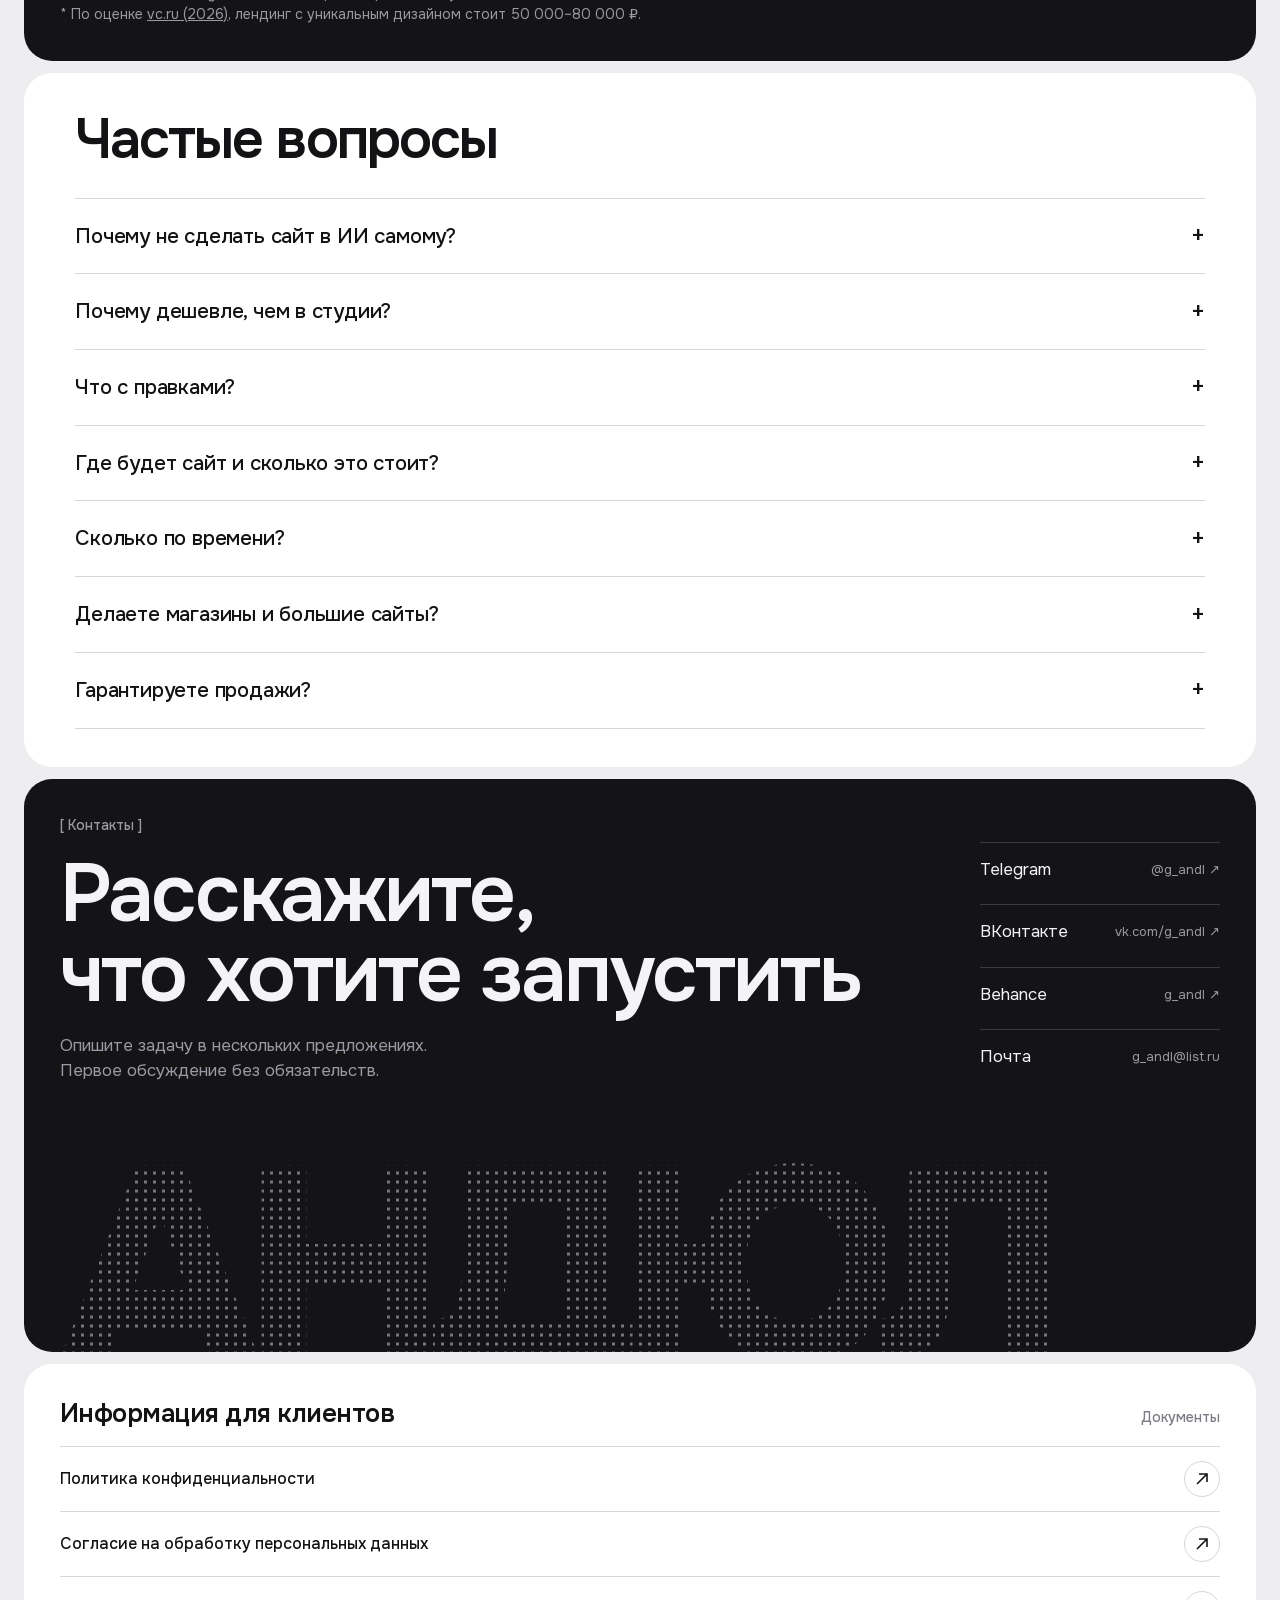
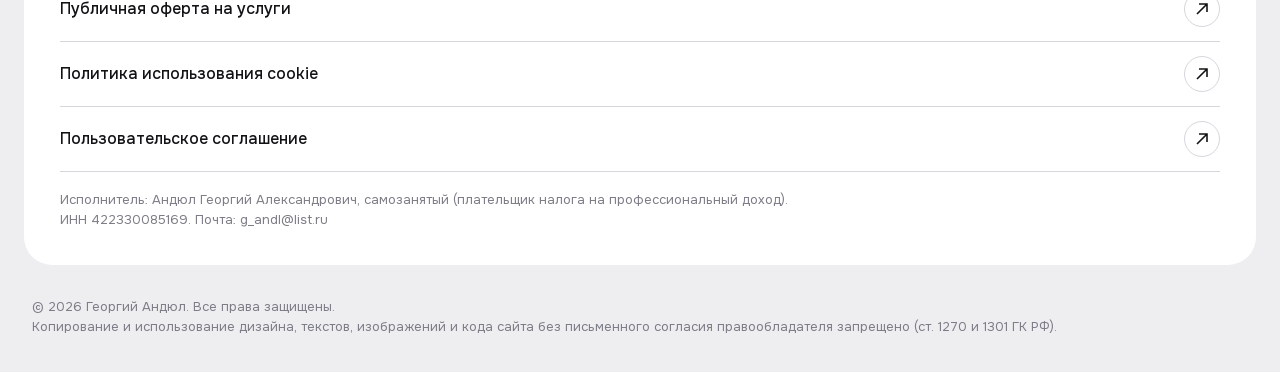
==== commit c6036987: "Add files via upload" ====
--- a/index.html
+++ b/index.html
@@ -41,7 +41,7 @@
 <link rel="icon" type="image/png" sizes="32x32" href="/favicon-32.png">
 <link rel="apple-touch-icon" sizes="180x180" href="/apple-touch-icon.png">
 <link rel="manifest" href="/manifest.webmanifest">
-<link rel="stylesheet" href="fonts.css">
+<style>@font-face { font-family: 'Onest'; font-style: normal; font-weight: 400; font-display: swap; src: url(onest-cyr-400.woff2) format('woff2'); unicode-range: U+0301, U+0400-045F, U+0490-0491, U+04B0-04B1, U+2116; }@font-face { font-family: 'Onest'; font-style: normal; font-weight: 400; font-display: swap; src: url(onest-lat-400.woff2) format('woff2'); unicode-range: U+0000-00FF, U+0131, U+0152-0153, U+02BB-02BC, U+02C6, U+02DA, U+02DC, U+0304, U+0308, U+0329, U+2000-206F, U+20AC, U+2122, U+2191, U+2193, U+2212, U+2215, U+FEFF, U+FFFD; }@font-face { font-family: 'Onest'; font-style: normal; font-weight: 500; font-display: swap; src: url(onest-cyr-400.woff2) format('woff2'); unicode-range: U+0301, U+0400-045F, U+0490-0491, U+04B0-04B1, U+2116; }@font-face { font-family: 'Onest'; font-style: normal; font-weight: 500; font-display: swap; src: url(onest-lat-400.woff2) format('woff2'); unicode-range: U+0000-00FF, U+0131, U+0152-0153, U+02BB-02BC, U+02C6, U+02DA, U+02DC, U+0304, U+0308, U+0329, U+2000-206F, U+20AC, U+2122, U+2191, U+2193, U+2212, U+2215, U+FEFF, U+FFFD; }@font-face { font-family: 'Onest'; font-style: normal; font-weight: 600; font-display: swap; src: url(onest-cyr-400.woff2) format('woff2'); unicode-range: U+0301, U+0400-045F, U+0490-0491, U+04B0-04B1, U+2116; }@font-face { font-family: 'Onest'; font-style: normal; font-weight: 600; font-display: swap; src: url(onest-lat-400.woff2) format('woff2'); unicode-range: U+0000-00FF, U+0131, U+0152-0153, U+02BB-02BC, U+02C6, U+02DA, U+02DC, U+0304, U+0308, U+0329, U+2000-206F, U+20AC, U+2122, U+2191, U+2193, U+2212, U+2215, U+FEFF, U+FFFD; }@font-face { font-family: 'Onest'; font-style: normal; font-weight: 700; font-display: swap; src: url(onest-cyr-400.woff2) format('woff2'); unicode-range: U+0301, U+0400-045F, U+0490-0491, U+04B0-04B1, U+2116; }@font-face { font-family: 'Onest'; font-style: normal; font-weight: 700; font-display: swap; src: url(onest-lat-400.woff2) format('woff2'); unicode-range: U+0000-00FF, U+0131, U+0152-0153, U+02BB-02BC, U+02C6, U+02DA, U+02DC, U+0304, U+0308, U+0329, U+2000-206F, U+20AC, U+2122, U+2191, U+2193, U+2212, U+2215, U+FEFF, U+FFFD; }@font-face { font-family: 'Onest'; font-style: normal; font-weight: 800; font-display: swap; src: url(onest-cyr-400.woff2) format('woff2'); unicode-range: U+0301, U+0400-045F, U+0490-0491, U+04B0-04B1, U+2116; }@font-face { font-family: 'Onest'; font-style: normal; font-weight: 800; font-display: swap; src: url(onest-lat-400.woff2) format('woff2'); unicode-range: U+0000-00FF, U+0131, U+0152-0153, U+02BB-02BC, U+02C6, U+02DA, U+02DC, U+0304, U+0308, U+0329, U+2000-206F, U+20AC, U+2122, U+2191, U+2193, U+2212, U+2215, U+FEFF, U+FFFD; }</style>
 <style>
 /* Layout: bento-сетка скруглённых карточек на мягком сером; чёрные блоки для героя, стиля и цен; один акцент — лайм на чёрном */
 :root{
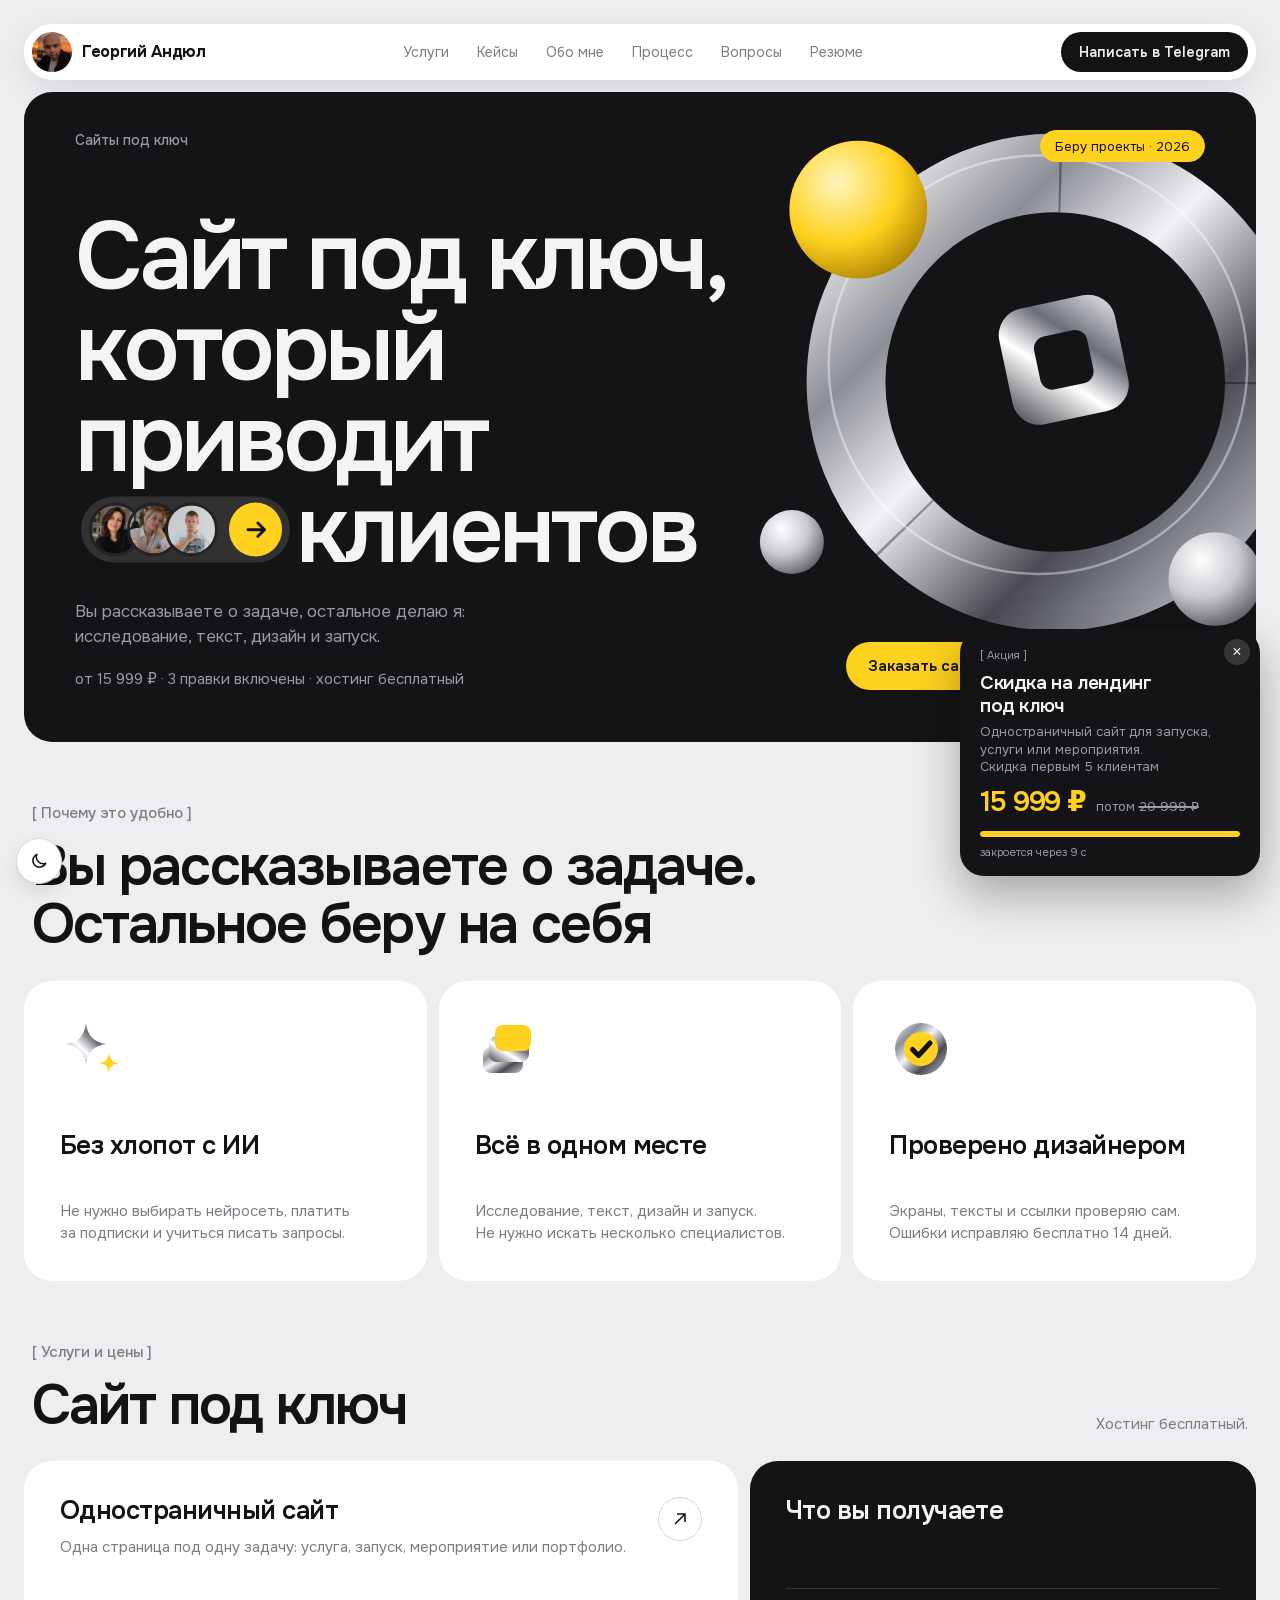
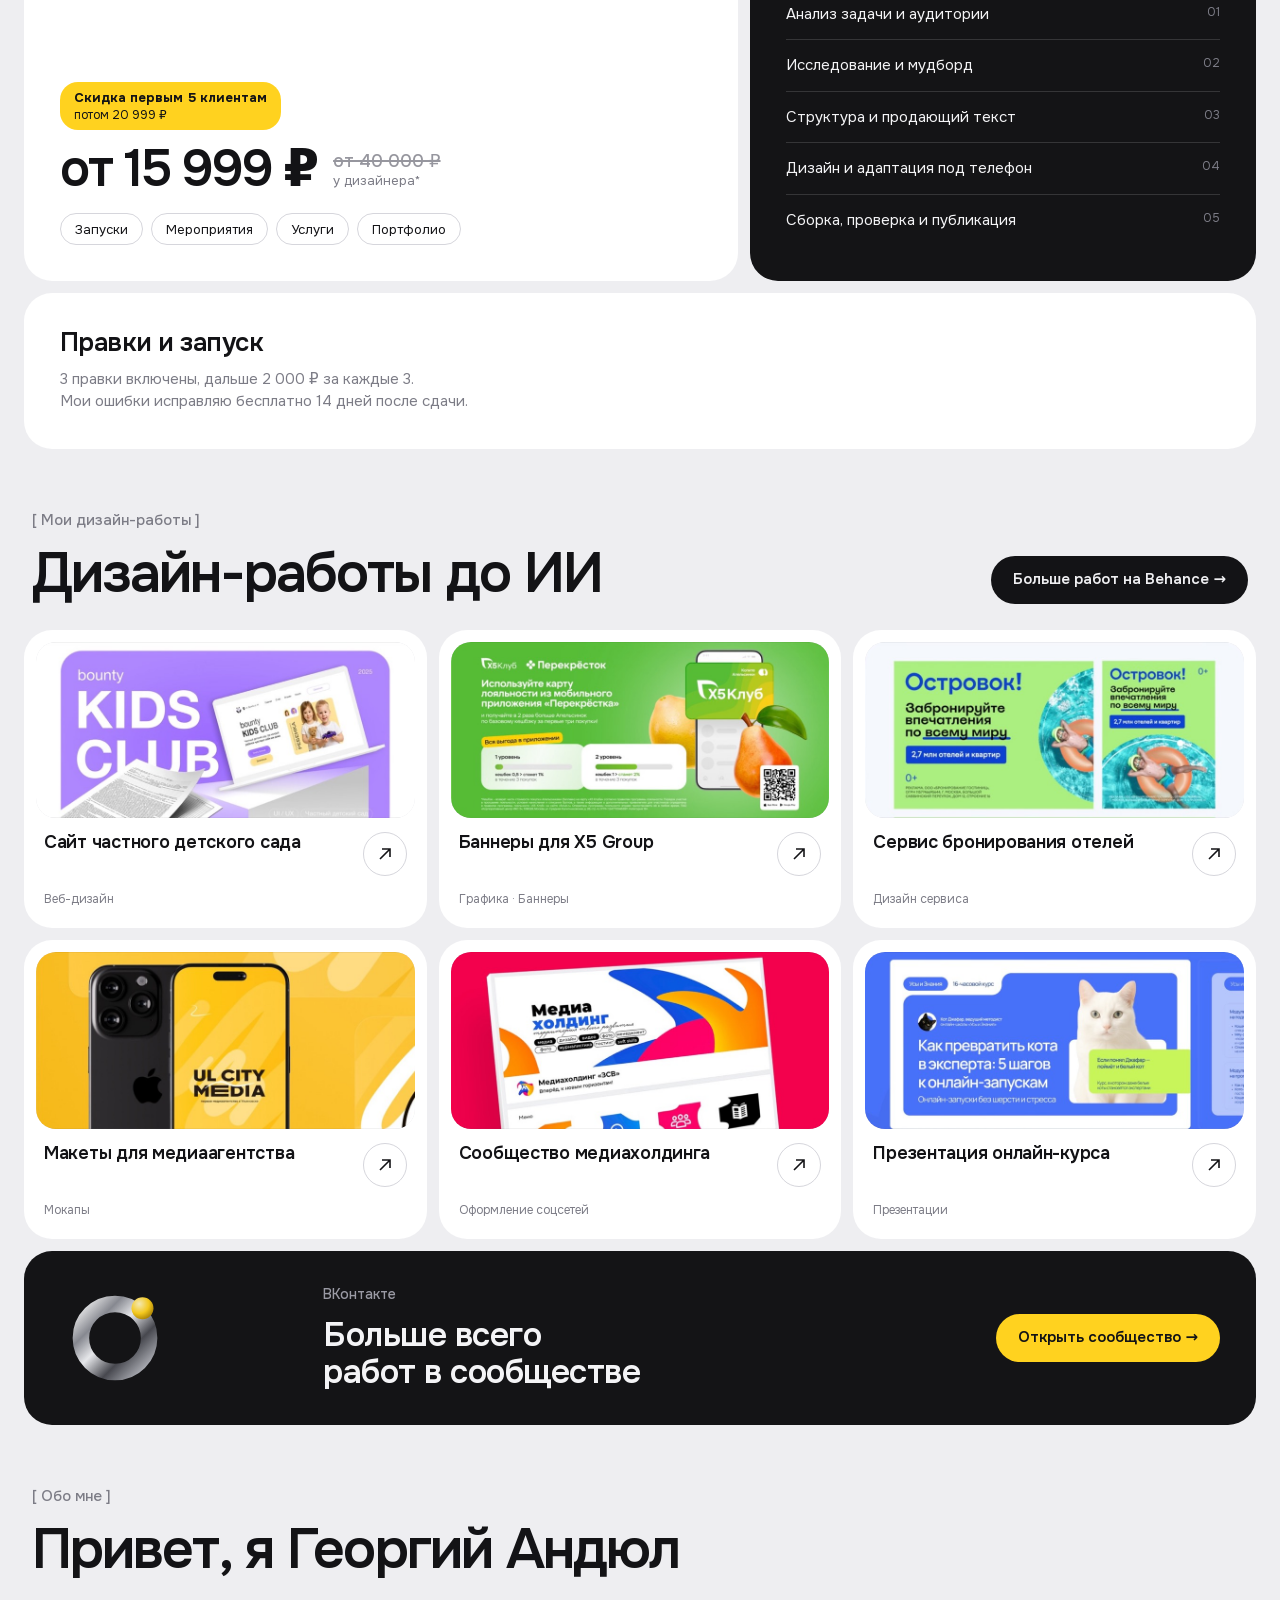
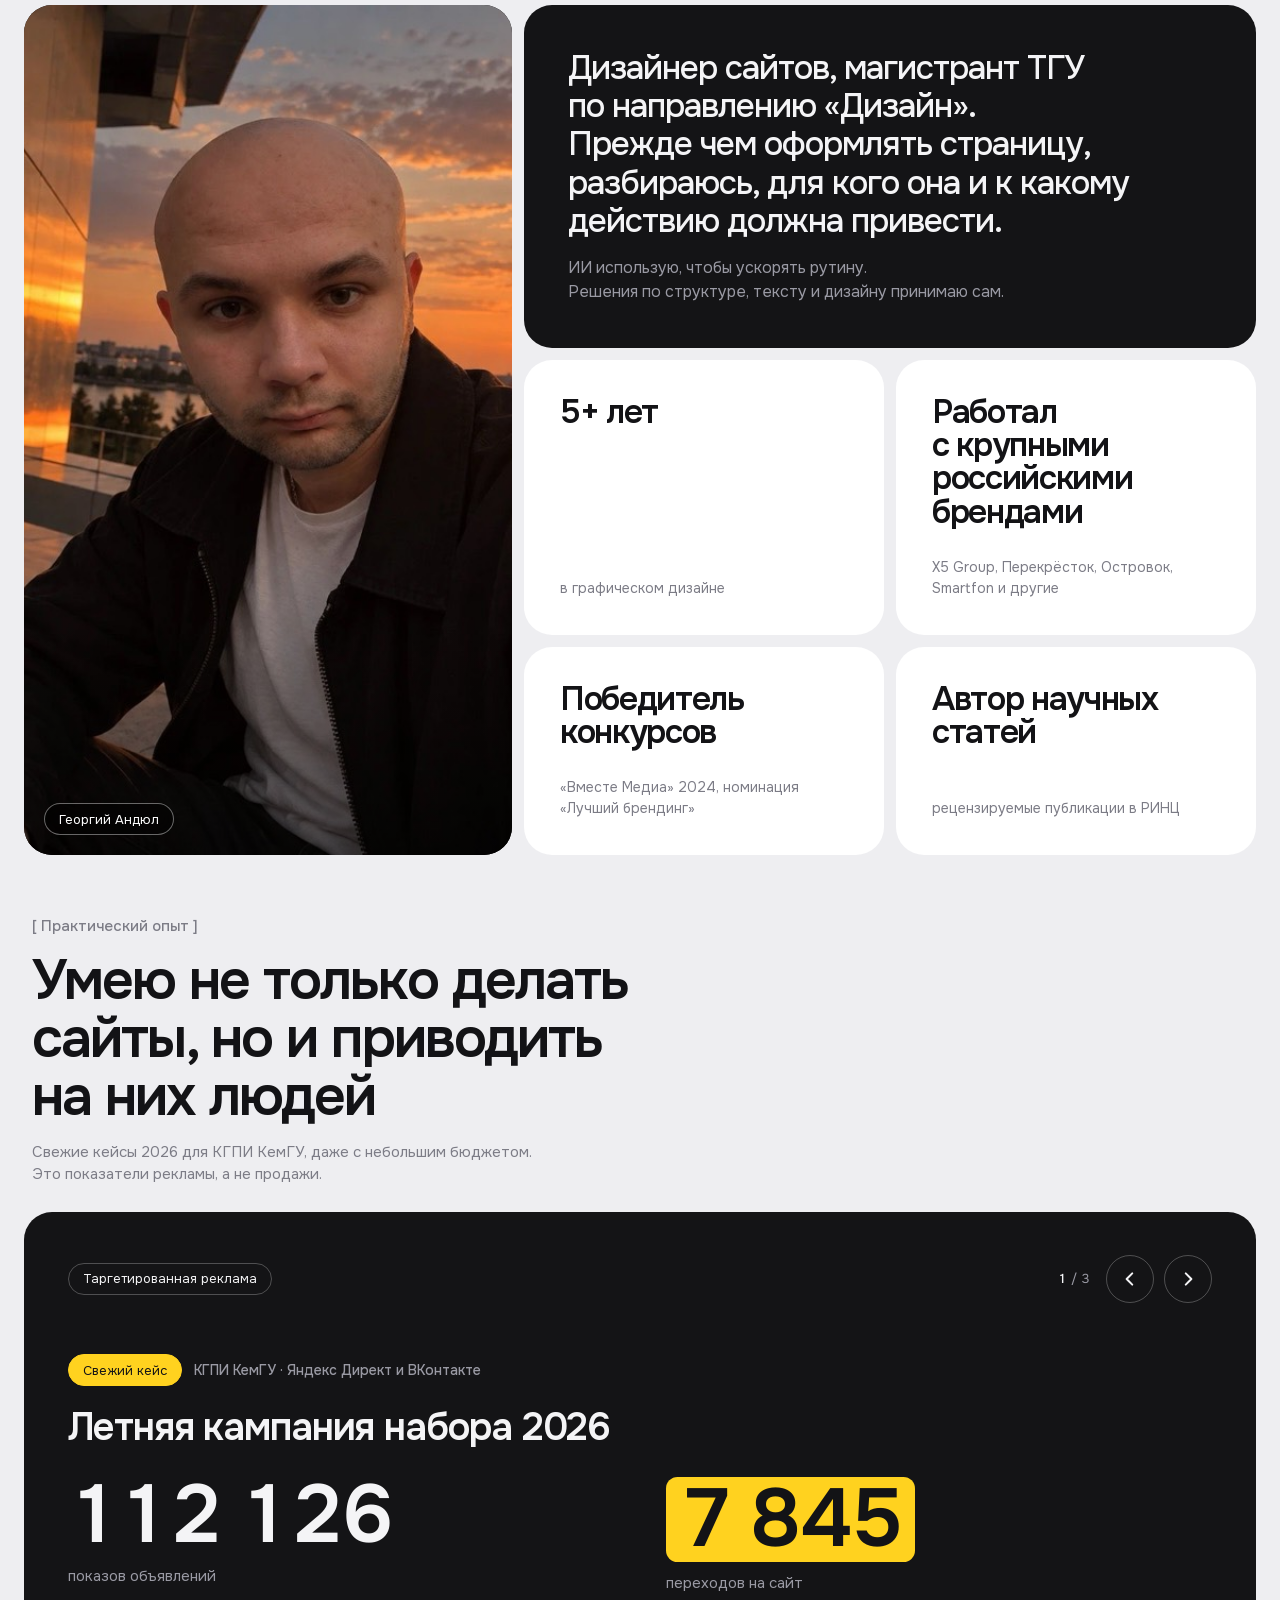
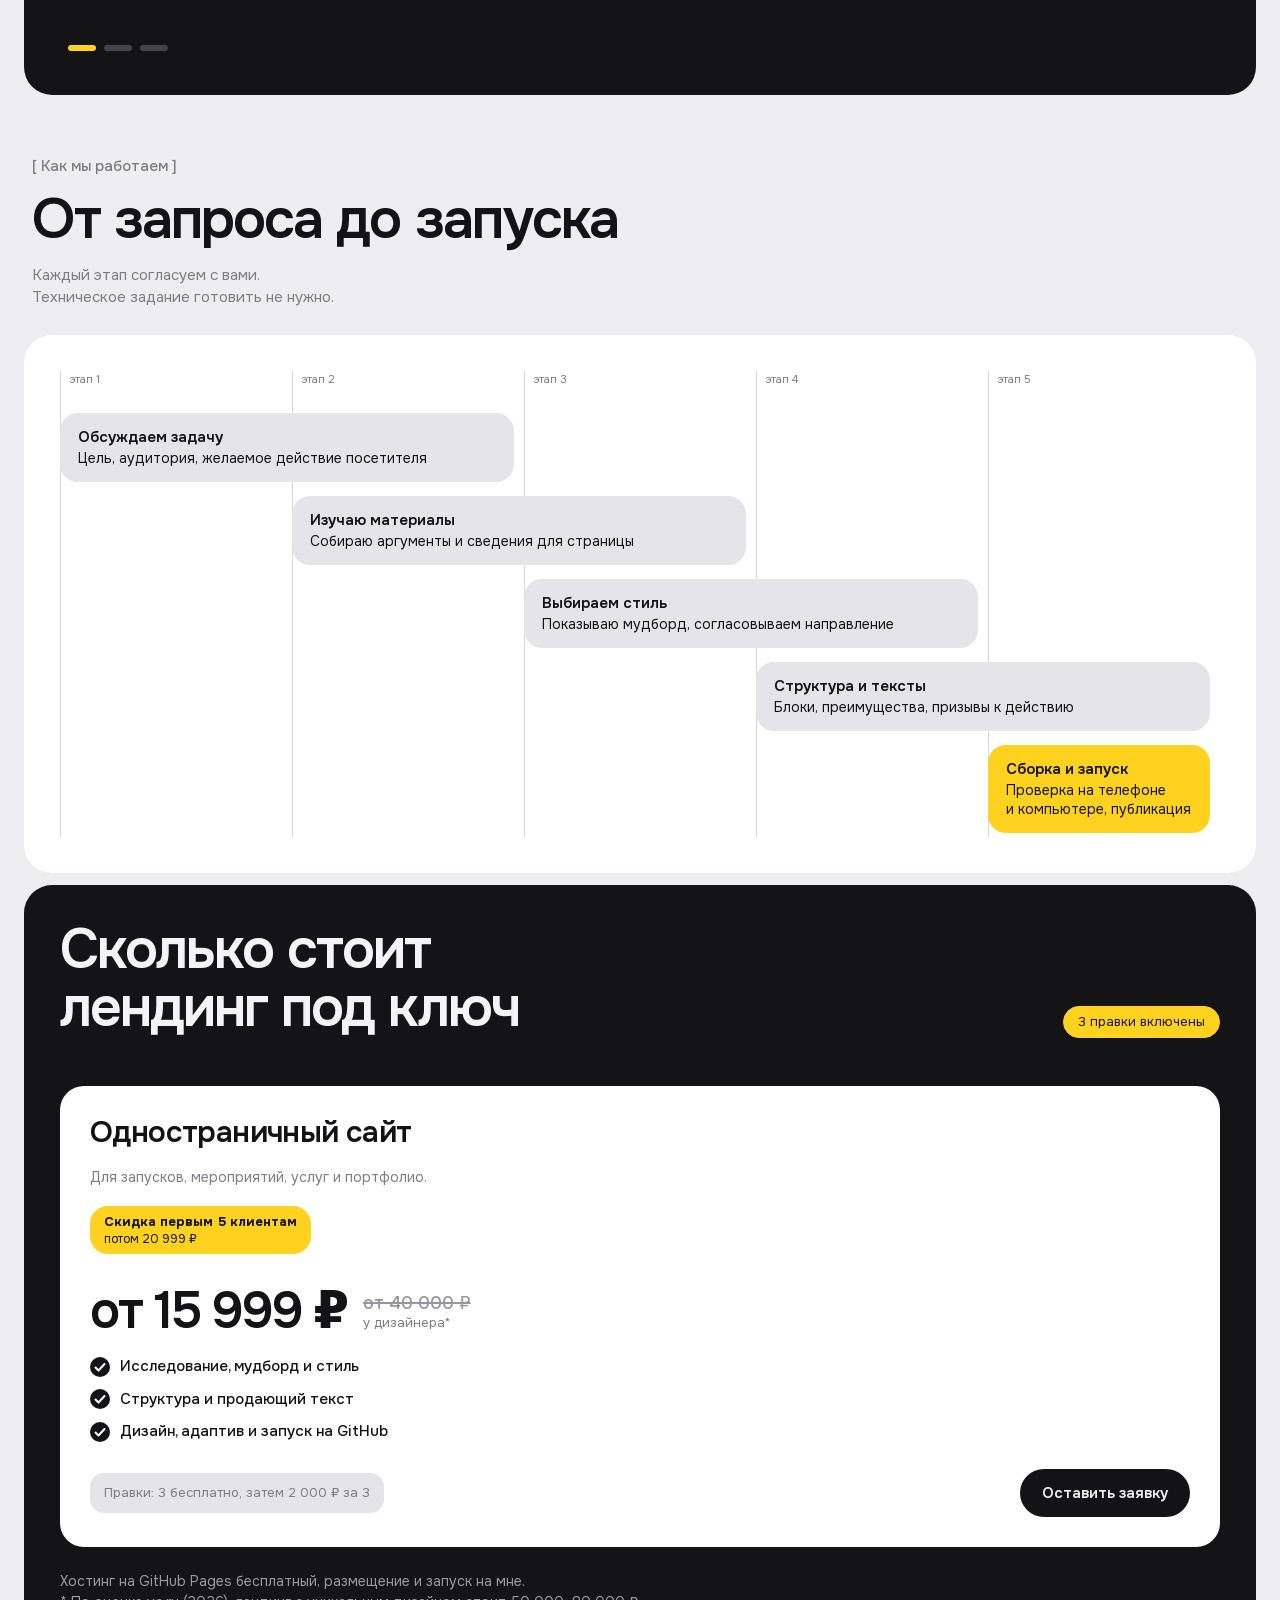
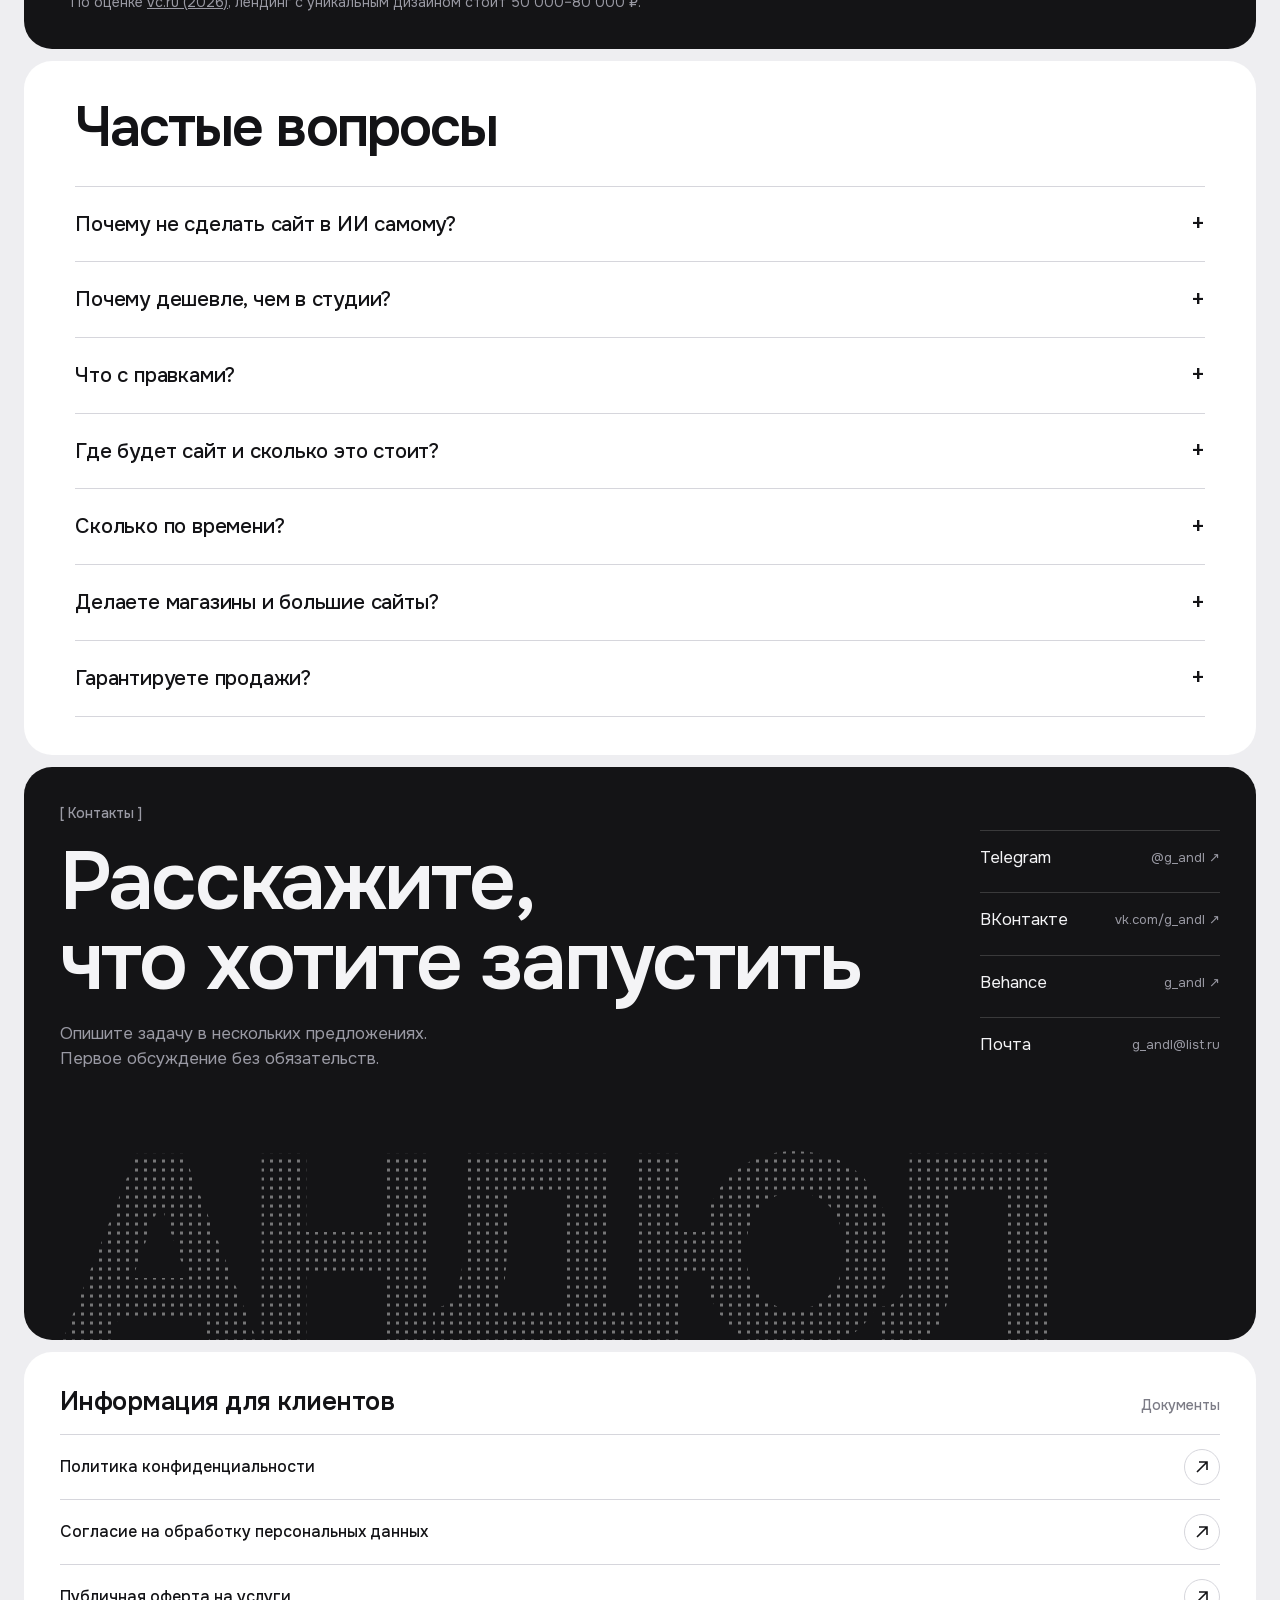
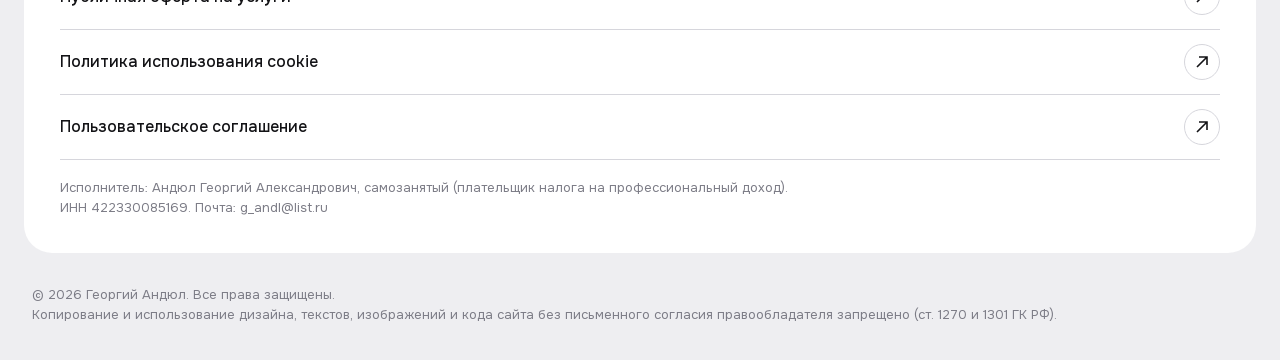
==== commit 80d086b9: "Add files via upload" ====
--- a/index.html
+++ b/index.html
@@ -111,7 +111,7 @@
 .mnav[hidden]{display:none}
 .mnav a{padding:16px 0;font-size:20px;font-weight:500;letter-spacing:-.02em;border-top:1px solid var(--line)}
 .mnav a:first-child{border-top:0}
-.amount-row{display:flex;align-items:baseline;gap:16px;flex-wrap:wrap}
+.amount-row{display:flex;align-items:center;gap:16px;flex-wrap:wrap}
 .was{display:flex;flex-direction:column;font-size:13px;line-height:1.2;color:var(--mute)}
 .was s{font-size:18px;font-weight:500;text-decoration-thickness:2px;opacity:.8}
 .dark .was{color:var(--on-black-mute)}
